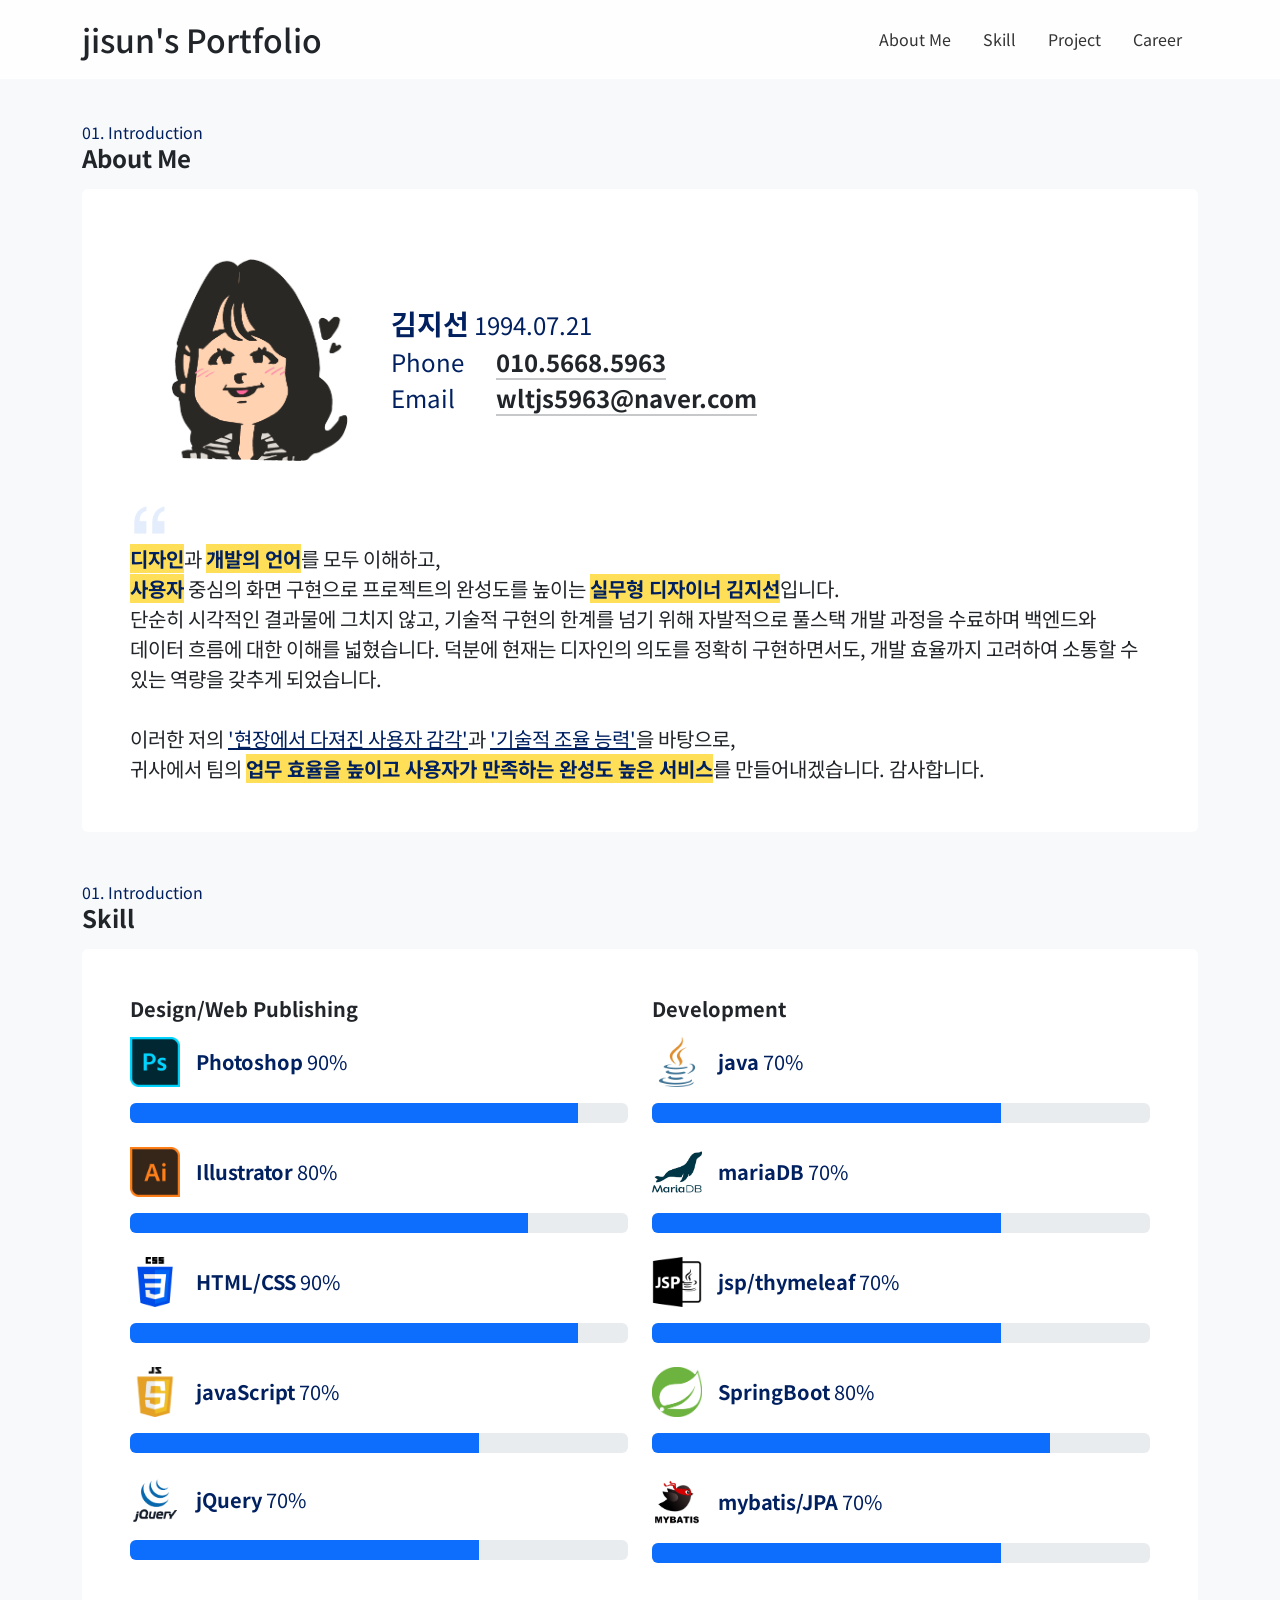
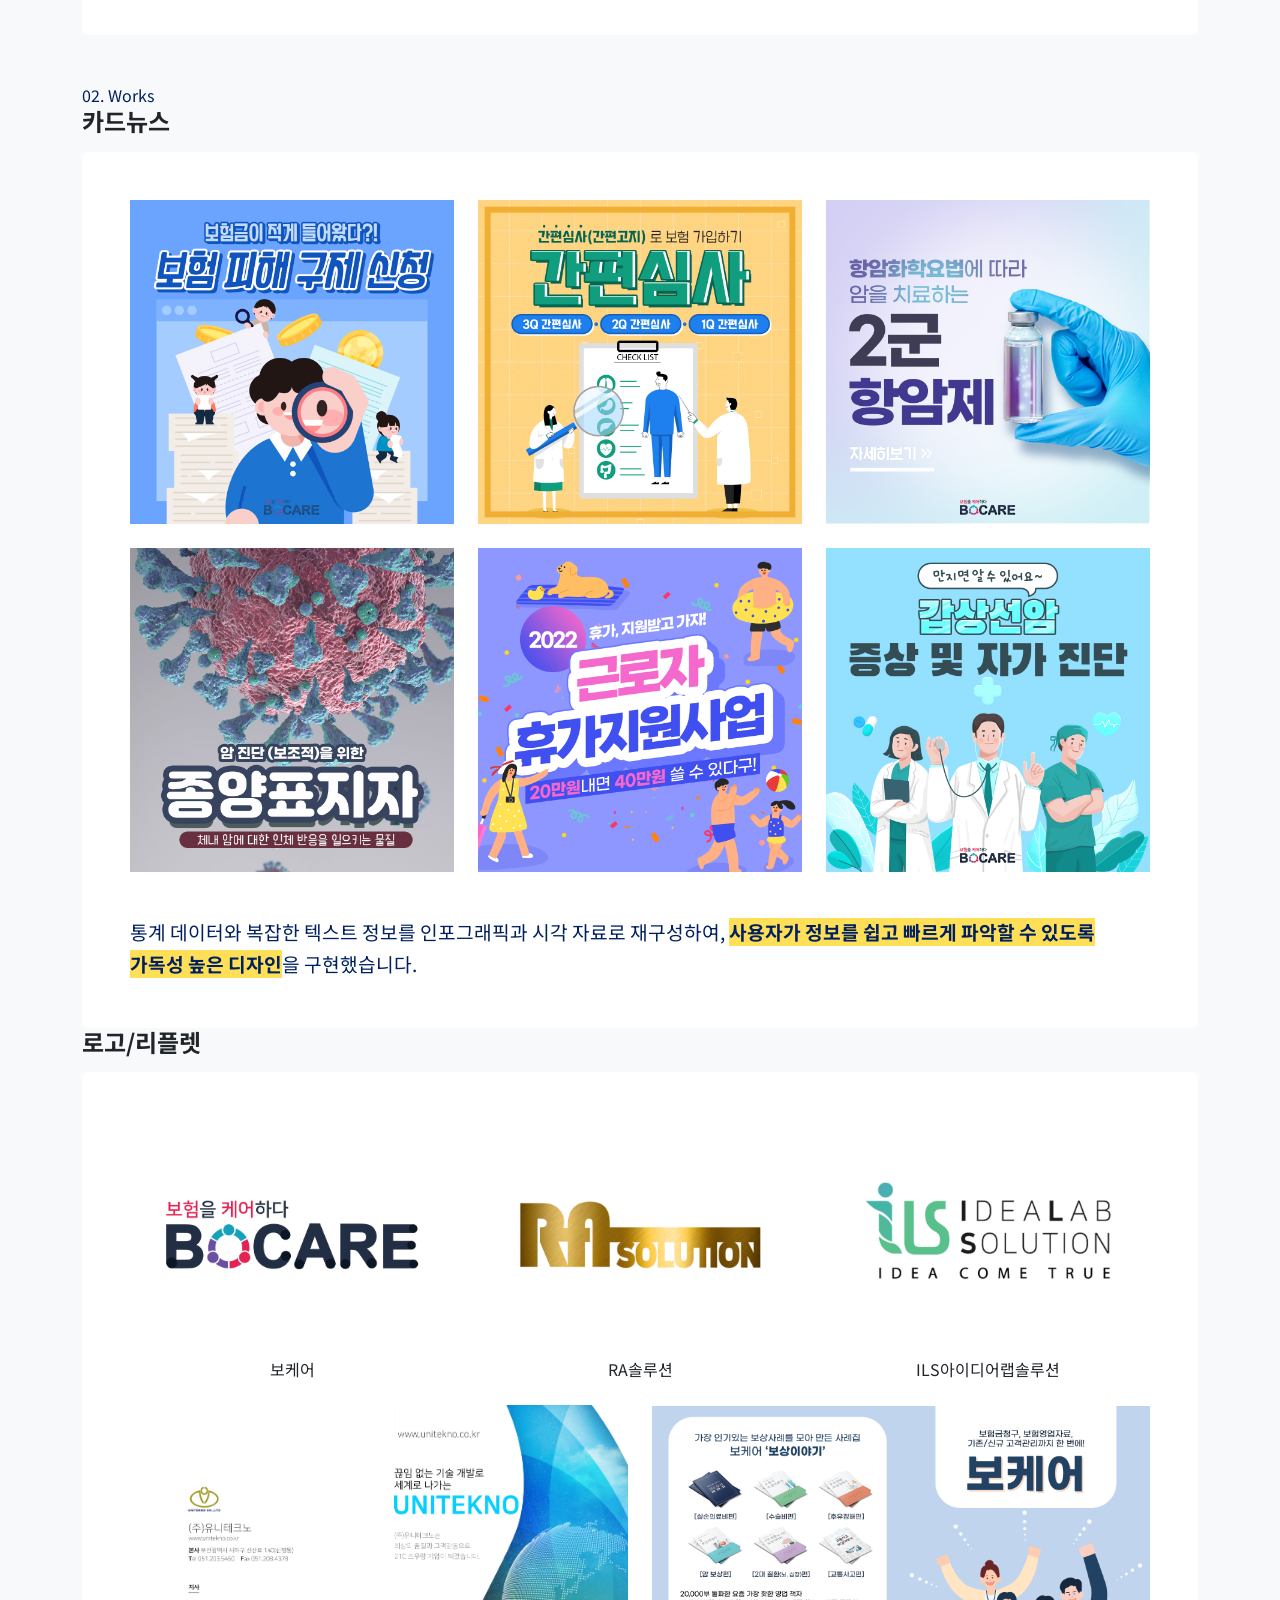
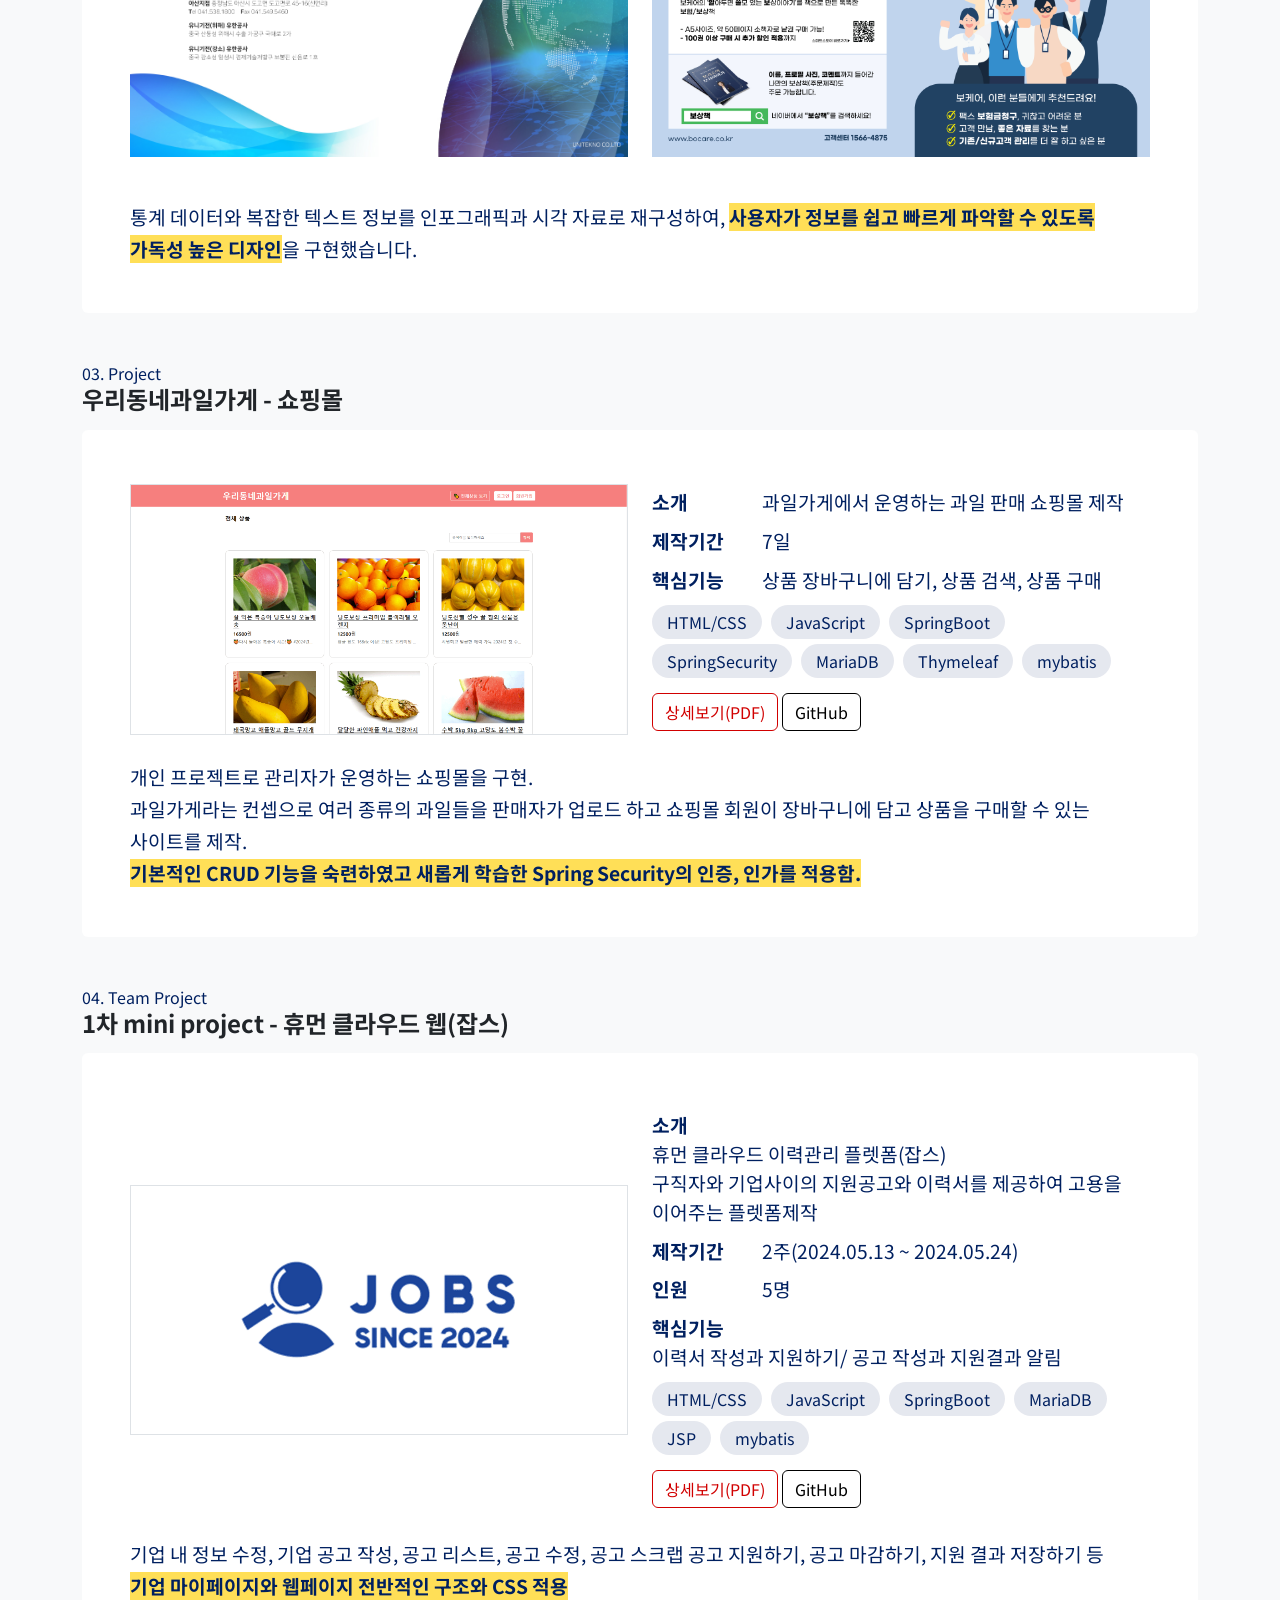
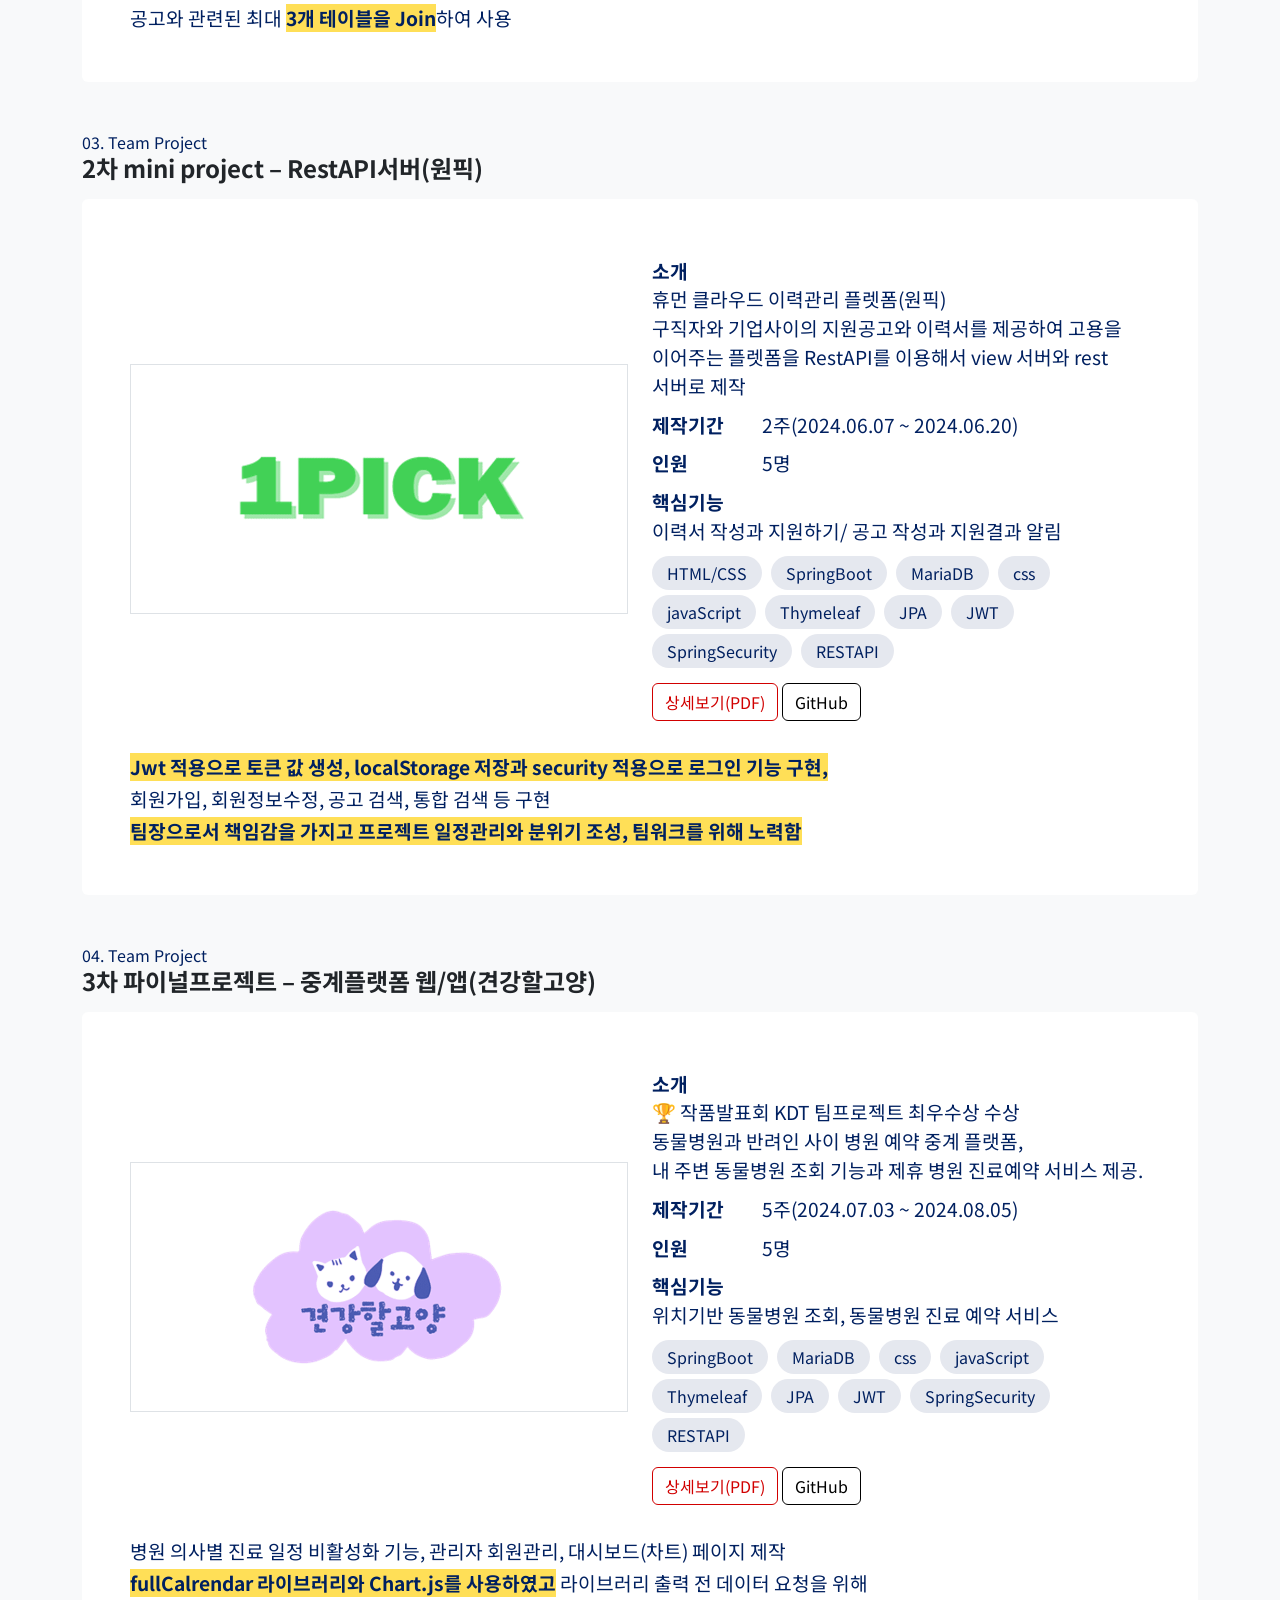
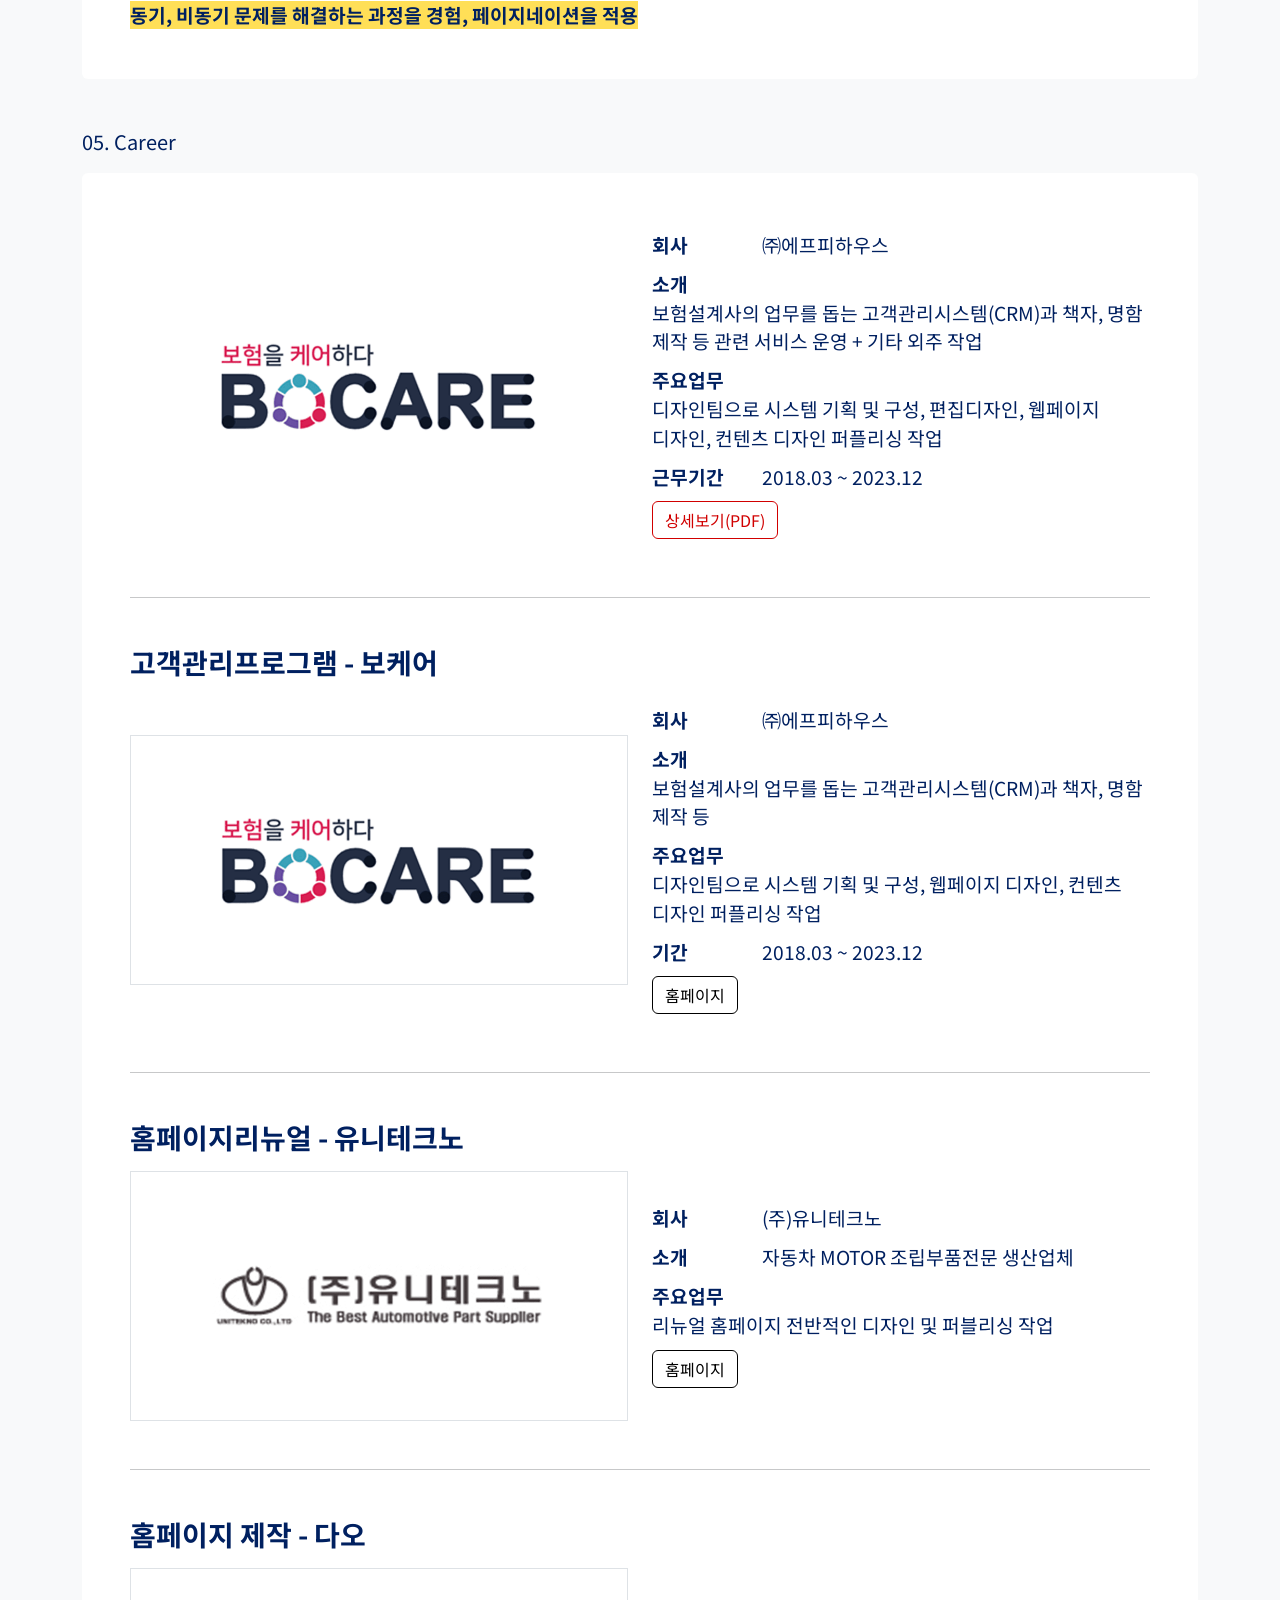
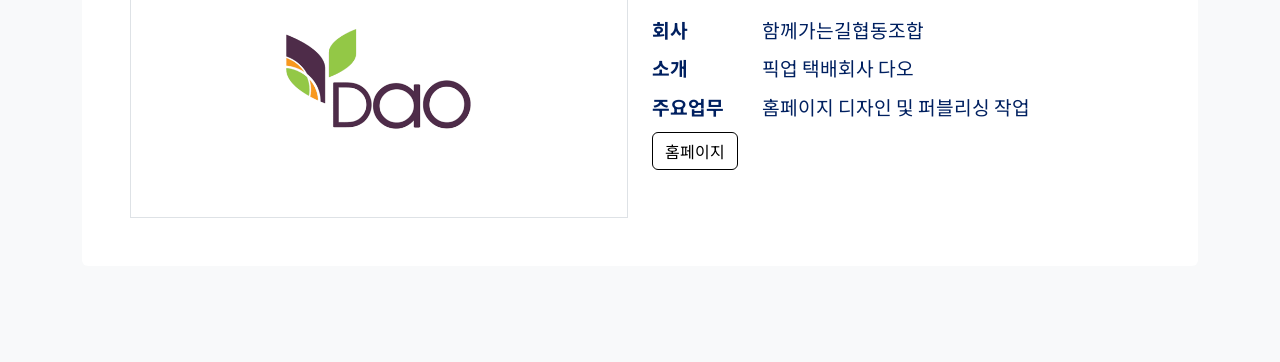
==== portfolio/main.html @ c1eb5cc7 "리플렛 로고 추가" ====
<!DOCTYPE html>
<html>

<head>
	<meta charset="UTF-8">
	<title>김지선 포트폴리오</title>
	<meta name="viewport" content="width=device-width, initial-scale=1">
	<meta property="og:title" content="김지선 포트폴리오">
	<meta property="og:url" content="https://kimjisun5963.github.io/portfolio/main.html">
	<meta property="og:image" content="/portfolio/images/metaimg.png">
	<link rel="icon" href="images/favicon.ico">
	<link href="/portfolio/css/style.css" rel="stylesheet">
	<link href="https://cdn.jsdelivr.net/npm/bootstrap@5.3.3/dist/css/bootstrap.min.css" rel="stylesheet"
		integrity="sha384-QWTKZyjpPEjISv5WaRU9OFeRpok6YctnYmDr5pNlyT2bRjXh0JMhjY6hW+ALEwIH" crossorigin="anonymous">
</head>
<script>
	document.addEventListener('DOMContentLoaded', function () {

		document.querySelectorAll('.menu-list a').forEach(anchor => {
			anchor.addEventListener('click', function (e) {
				e.preventDefault();
				document.querySelector(this.getAttribute('href')).scrollIntoView({
					behavior: 'smooth'
				});
			});
		});
	});
</script>

<body>
	<div class="site-body bg-light">
		<header class="top-header">
			<div class="container d-lg-flex text-center text-lg-start align-items-center">
				<h1 class="fs-2 mb-3 mb-lg-0">jisun's Portfolio</h1>
				<ul class="menu-list mb-0 px-0 justify-content-center ms-lg-auto">
					<li class="mx-3"><a href="#introduction_section">About Me</a></li>
					<li class="mx-3"><a href="#skill-section">Skill</a></li>
					<li class="mx-3"><a href="#project01-section">Project</a></li>
					<li class="mx-3"><a href="#experience-section">Career</a></li>
				</ul>
			</div>
		</header>
		<section class="introduction" id="introduction_section">
			<div class="container">
				<div class="fs-6 color-main">
					01. Introduction
				</div>
				<h4 class="fw-bold mb-3">About Me</h4>
				<div class="bg-white p-3 p-md-5 rounded">
					<div class="row align-items-center">
						<div class="profile col-lg-3">
							<div class="profile-img-box">
								<img src="/portfolio/images/profile.png" alt="사진">
							</div>
						</div>
						<div class="color-main col-lg-8 fs-4">
							<span class="fs-4 d-block"><strong class="fs-3">김지선</strong> 1994.07.21</span>
							<span class="text-etc">Phone</span> <strong><a
									class="link-dark link-offset-2 link-underline-opacity-25 link-underline-opacity-100-hover"
									href="tel:01056685963">010.5668.5963</a></strong><br />
							<span class="text-etc">Email</span> <strong><a
									class="link-dark link-offset-2 link-underline-opacity-25 link-underline-opacity-100-hover"
									href="mailto:wltjs5963@naver.com">wltjs5963@naver.com</a></strong>
						</div>
						<div class="profile-comment fs-5 col-lg-12 word-break-keep-all mt-3">
							<img src="/portfolio/images/etc.png" alt="꾸밈">
							<span class="point-line color-main">디자인</span>과 <span class="point-line color-main">개발의
								언어</span>를 모두 이해하고,<br />
							<span class="point-line color-main">사용자</span> 중심의 화면 구현으로 프로젝트의 완성도를 높이는
							<span class="point-line color-main">실무형 디자이너 김지선</span>입니다.<br />
							단순히 시각적인 결과물에 그치지 않고, 기술적 구현의 한계를 넘기 위해 자발적으로
							풀스택 개발 과정을 수료하며 백엔드와 데이터 흐름에 대한 이해를 넓혔습니다.
							덕분에 현재는 디자인의 의도를 정확히 구현하면서도,
							개발 효율까지 고려하여 소통할 수 있는 역량을 갖추게 되었습니다.<br /><br />
							이러한 저의 <span class="color-main text-decoration-underline">'현장에서 다져진 사용자 감각'</span>과
							<span class="color-main text-decoration-underline">'기술적 조율 능력'</span>을 바탕으로,<br />
							귀사에서 팀의 <span class="point-line color-main">업무 효율을 높이고 사용자가 만족하는 완성도 높은 서비스</span>를
							만들어내겠습니다. 감사합니다.<br />
						</div>
					</div>
				</div>
			</div>
		</section>
		<section class="skill-section mt-5" id="skill-section">
			<div class="container">
				<div class="sub color-main">
					01. Introduction
				</div>
				<h4 class="fw-bold mb-3">Skill</h4>
				<div class="bg-white p-3 p-md-5 rounded">
					<div class="row">
						<div class="col-lg-6">
							<h5 class="fw-bold mb-3">Design/Web Publishing</h5>
							<div class="skill mb-4">
								<div class="d-flex align-items-center mb-3">
									<img class="me-3" src="/portfolio/images/photoshop.png" alt="css">
									<div class="color-main fs-5"><strong>Photoshop</strong> 90%</div>
								</div>
								<div class="progress" role="progressbar" aria-label="Example 20px high"
									aria-valuenow="25" aria-valuemin="0" aria-valuemax="100" style="height: 20px">
									<div class="progress-bar" style="width: 90%"></div>
								</div>
							</div>
							<div class="skill mb-4">
								<div class="d-flex align-items-center mb-3">
									<img class="me-3" src="/portfolio/images/illustrator.png" alt="css">
									<div class="color-main fs-5"><strong>Illustrator</strong> 80%</div>
								</div>
								<div class="progress" role="progressbar" aria-label="Example 20px high"
									aria-valuenow="25" aria-valuemin="0" aria-valuemax="100" style="height: 20px">
									<div class="progress-bar" style="width: 80%"></div>
								</div>
							</div>
							<div class="skill mb-4">
								<div class="d-flex align-items-center mb-3">
									<img class="me-3" src="/portfolio/images/css.png" alt="css">
									<div class="color-main fs-5"><strong>HTML/CSS</strong> 90%</div>
								</div>
								<div class="progress" role="progressbar" aria-label="Example 20px high"
									aria-valuenow="25" aria-valuemin="0" aria-valuemax="100" style="height: 20px">
									<div class="progress-bar" style="width: 90%"></div>
								</div>
							</div>

							<div class="skill mb-4">
								<div class="d-flex align-items-center mb-3">
									<img class="me-3" src="/portfolio/images/js.png" alt="js">
									<div class="color-main fs-5"><strong>javaScript</strong> 70%</div>
								</div>
								<div class="progress" role="progressbar" aria-label="Example 20px high"
									aria-valuenow="25" aria-valuemin="0" aria-valuemax="100" style="height: 20px">
									<div class="progress-bar" style="width: 70%"></div>
								</div>
							</div>
							<div class="skill mb-4">
								<div class="d-flex align-items-center mb-3">
									<img class="me-3" src="/portfolio/images/jquery.png" alt="js">
									<div class="color-main fs-5"><strong>jQuery</strong> 70%</div>
								</div>
								<div class="progress" role="progressbar" aria-label="Example 20px high"
									aria-valuenow="25" aria-valuemin="0" aria-valuemax="100" style="height: 20px">
									<div class="progress-bar" style="width: 70%"></div>
								</div>
							</div>
						</div>
						<div class="col-lg-6">
							<h5 class="fw-bold mb-3">Development</h5>
							<div class="skill mb-4">
								<div class="d-flex align-items-center mb-3">
									<img class="me-3" src="/images/java.png" alt="java">
									<div class="color-main fs-5"><strong>java</strong> 70%</div>
								</div>
								<div class="progress" role="progressbar" aria-label="Example 20px high"
									aria-valuenow="25" aria-valuemin="0" aria-valuemax="100" style="height: 20px">
									<div class="progress-bar" style="width: 70%"></div>
								</div>
							</div>

							<div class="skill mb-4">
								<div class="d-flex align-items-center mb-3">
									<img class="me-3" src="/images/mariadb.png" alt="mariadb">
									<div class="color-main fs-5"><strong>mariaDB</strong> 70%</div>
								</div>
								<div class="progress" role="progressbar" aria-label="Example 20px high"
									aria-valuenow="25" aria-valuemin="0" aria-valuemax="100" style="height: 20px">
									<div class="progress-bar" style="width: 70%"></div>
								</div>
							</div>
							<div class="skill mb-4">
								<div class="d-flex align-items-center mb-3">
									<img class="me-3" src="/portfolio/images/jsp.png" alt="jsp">
									<div class="color-main fs-5"><strong>jsp/thymeleaf</strong> 70%</div>
								</div>
								<div class="progress" role="progressbar" aria-label="Example 20px high"
									aria-valuenow="25" aria-valuemin="0" aria-valuemax="100" style="height: 20px">
									<div class="progress-bar" style="width: 70%"></div>
								</div>
							</div>

							<div class="skill mb-4">
								<div class="d-flex align-items-center mb-3">
									<img class="me-3" src="/portfolio/images/spring.png" alt="spring">
									<div class="color-main fs-5"><strong>SpringBoot</strong> 80%</div>
								</div>
								<div class="progress" role="progressbar" aria-label="Example 20px high"
									aria-valuenow="25" aria-valuemin="0" aria-valuemax="100" style="height: 20px">
									<div class="progress-bar" style="width: 80%"></div>
								</div>
							</div>

							<div class="skill mb-4">
								<div class="d-flex align-items-center mb-3">
									<img class="me-3" src="/portfolio/images/mybatis.png" alt="mybatis/JPA">
									<div class="color-main fs-5"><strong>mybatis/JPA</strong> 70%</div>
								</div>
								<div class="progress" role="progressbar" aria-label="Example 20px high"
									aria-valuenow="25" aria-valuemin="0" aria-valuemax="100" style="height: 20px">
									<div class="progress-bar" style="width: 70%"></div>
								</div>
							</div>


						</div>
					</div>
				</div>
			</div>
		</section>
		<section class="work-section mt-5" id="work-section">
			<div class="container">
				<div class="sub color-main">
					02. Works
				</div>
				<h4 class="fw-bold mb-3">카드뉴스</h4>
				<div class="bg-white p-3 p-md-5 rounded">
					<div class="row align-items-center">
						<div class="col-6 col-lg-4 mb-4">
							<a href="#" data-bs-toggle="modal" data-bs-target="#cardnews01_modal">
								<img src="/portfolio/images/works/cardnews01/01.jpg" class="d-block w-100" alt="카드뉴스1">
							</a>
							<!-- Modal -->
							<div class="modal fade" id="cardnews01_modal" tabindex="-1"
								aria-labelledby="cardnews01_modalLabel" aria-hidden="true">
								<div class="modal-dialog">
									<div class="modal-content">
										<div class="modal-header">
											<h1 class="modal-title fs-5" id="cardnews01_modalLabel">카드뉴스1</h1>
											<button type="button" class="btn-close" data-bs-dismiss="modal"
												aria-label="Close"></button>
										</div>
										<div class="modal-body">
											<div id="cardnews01_Autoplaying" class="carousel slide border"
												data-bs-ride="carousel">
												<div class="carousel-inner">
													<div class="carousel-item active">
														<img src="/portfolio/images/works/cardnews01/01.jpg"
															class="d-block w-100" alt="카드뉴스1">
													</div>
													<div class="carousel-item">
														<img src="/portfolio/images/works/cardnews01/02.jpg"
															class="d-block w-100" alt="카드뉴스2">
													</div>
													<div class="carousel-item">
														<img src="/portfolio/images/works/cardnews01/03.jpg"
															class="d-block w-100" alt="카드뉴스3">
													</div>
													<div class="carousel-item">
														<img src="/portfolio/images/works/cardnews01/04.jpg"
															class="d-block w-100" alt="카드뉴스4">
													</div>
													<div class="carousel-item">
														<img src="/portfolio/images/works/cardnews01/05.jpg"
															class="d-block w-100" alt="카드뉴스5">
													</div>
												</div>
												<button class="carousel-control-prev" type="button"
													data-bs-target="#cardnews01_Autoplaying" data-bs-slide="prev">
													<span class="carousel-control-prev-icon" aria-hidden="true"></span>
													<span class="visually-hidden">Previous</span>
												</button>
												<button class="carousel-control-next" type="button"
													data-bs-target="#cardnews01_Autoplaying" data-bs-slide="next">
													<span class="carousel-control-next-icon" aria-hidden="true"></span>
													<span class="visually-hidden">Next</span>
												</button>
											</div>
										</div>
										<div class="modal-footer">
											<button type="button" class="btn btn-secondary"
												data-bs-dismiss="modal">닫기</button>
										</div>
									</div>
								</div>
							</div>

						</div>
						<div class="col-6 col-lg-4 mb-4">
							<a href="#" data-bs-toggle="modal" data-bs-target="#cardnews02_modal">
								<img src="/portfolio/images/works/cardnews02/01.jpg" class="d-block w-100" alt="카드뉴스2">
							</a>
							<!-- Modal -->
							<div class="modal fade" id="cardnews02_modal" tabindex="-1"
								aria-labelledby="cardnews02_modalLabel" aria-hidden="true">
								<div class="modal-dialog">
									<div class="modal-content">
										<div class="modal-header">
											<h1 class="modal-title fs-5" id="cardnews02_modalLabel">카드뉴스2</h1>
											<button type="button" class="btn-close" data-bs-dismiss="modal"
												aria-label="Close"></button>
										</div>
										<div class="modal-body">
											<div id="cardnews02_Autoplaying" class="carousel slide border"
												data-bs-ride="carousel">
												<div class="carousel-inner">
													<div class="carousel-item active">
														<img src="/portfolio/images/works/cardnews02/01.jpg"
															class="d-block w-100" alt="카드뉴스2">
													</div>
													<div class="carousel-item">
														<img src="/portfolio/images/works/cardnews02/02.jpg"
															class="d-block w-100" alt="카드뉴스2">
													</div>
													<div class="carousel-item">
														<img src="/portfolio/images/works/cardnews02/03.jpg"
															class="d-block w-100" alt="카드뉴스3">
													</div>
													<div class="carousel-item">
														<img src="/portfolio/images/works/cardnews02/04.jpg"
															class="d-block w-100" alt="카드뉴스4">
													</div>
													<div class="carousel-item">
														<img src="/portfolio/images/works/cardnews02/05.jpg"
															class="d-block w-100" alt="카드뉴스5">
													</div>
												</div>
												<button class="carousel-control-prev" type="button"
													data-bs-target="#cardnews02_Autoplaying" data-bs-slide="prev">
													<span class="carousel-control-prev-icon" aria-hidden="true"></span>
													<span class="visually-hidden">Previous</span>
												</button>
												<button class="carousel-control-next" type="button"
													data-bs-target="#cardnews02_Autoplaying" data-bs-slide="next">
													<span class="carousel-control-next-icon" aria-hidden="true"></span>
													<span class="visually-hidden">Next</span>
												</button>
											</div>
										</div>
										<div class="modal-footer">
											<button type="button" class="btn btn-secondary"
												data-bs-dismiss="modal">닫기</button>
										</div>
									</div>
								</div>
							</div>

						</div>
						<div class="col-6 col-lg-4 mb-4">
							<a href="#" data-bs-toggle="modal" data-bs-target="#cardnews03_modal">
								<img src="/portfolio/images/works/cardnews03/01.jpg" class="d-block w-100" alt="카드뉴스3">
							</a>
							<!-- Modal -->
							<div class="modal fade" id="cardnews03_modal" tabindex="-1"
								aria-labelledby="cardnews03_modalLabel" aria-hidden="true">
								<div class="modal-dialog">
									<div class="modal-content">
										<div class="modal-header">
											<h1 class="modal-title fs-5" id="cardnews03_modalLabel">카드뉴스3</h1>
											<button type="button" class="btn-close" data-bs-dismiss="modal"
												aria-label="Close"></button>
										</div>
										<div class="modal-body">
											<div id="cardnews03_Autoplaying" class="carousel slide border"
												data-bs-ride="carousel">
												<div class="carousel-inner">
													<div class="carousel-item active">
														<img src="/portfolio/images/works/cardnews03/01.jpg"
															class="d-block w-100" alt="카드뉴스3">
													</div>
													<div class="carousel-item">
														<img src="/portfolio/images/works/cardnews03/02.jpg"
															class="d-block w-100" alt="카드뉴스3">
													</div>
													<div class="carousel-item">
														<img src="/portfolio/images/works/cardnews03/03.jpg"
															class="d-block w-100" alt="카드뉴스3">
													</div>
													<div class="carousel-item">
														<img src="/portfolio/images/works/cardnews03/04.jpg"
															class="d-block w-100" alt="카드뉴스4">
													</div>
													<div class="carousel-item">
														<img src="/portfolio/images/works/cardnews03/05.jpg"
															class="d-block w-100" alt="카드뉴스5">
													</div>
												</div>
												<button class="carousel-control-prev" type="button"
													data-bs-target="#cardnews03_Autoplaying" data-bs-slide="prev">
													<span class="carousel-control-prev-icon" aria-hidden="true"></span>
													<span class="visually-hidden">Previous</span>
												</button>
												<button class="carousel-control-next" type="button"
													data-bs-target="#cardnews03_Autoplaying" data-bs-slide="next">
													<span class="carousel-control-next-icon" aria-hidden="true"></span>
													<span class="visually-hidden">Next</span>
												</button>
											</div>
										</div>
										<div class="modal-footer">
											<button type="button" class="btn btn-secondary"
												data-bs-dismiss="modal">닫기</button>
										</div>
									</div>
								</div>
							</div>

						</div>
						<div class="col-6 col-lg-4 mb-4">
							<a href="#" data-bs-toggle="modal" data-bs-target="#cardnews04_modal">
								<img src="/portfolio/images/works/cardnews04/01.jpg" class="d-block w-100" alt="카드뉴스4">
							</a>
							<!-- Modal -->
							<div class="modal fade" id="cardnews04_modal" tabindex="-1"
								aria-labelledby="cardnews04_modalLabel" aria-hidden="true">
								<div class="modal-dialog">
									<div class="modal-content">
										<div class="modal-header">
											<h1 class="modal-title fs-5" id="cardnews04_modalLabel">카드뉴스4</h1>
											<button type="button" class="btn-close" data-bs-dismiss="modal"
												aria-label="Close"></button>
										</div>
										<div class="modal-body">
											<div id="cardnews04_Autoplaying" class="carousel slide border"
												data-bs-ride="carousel">
												<div class="carousel-inner">
													<div class="carousel-item active">
														<img src="/portfolio/images/works/cardnews04/01.jpg"
															class="d-block w-100" alt="카드뉴스4">
													</div>
													<div class="carousel-item">
														<img src="/portfolio/images/works/cardnews04/02.jpg"
															class="d-block w-100" alt="카드뉴스4">
													</div>
													<div class="carousel-item">
														<img src="/portfolio/images/works/cardnews04/03.jpg"
															class="d-block w-100" alt="카드뉴스4">
													</div>
													<div class="carousel-item">
														<img src="/portfolio/images/works/cardnews04/04.jpg"
															class="d-block w-100" alt="카드뉴스4">
													</div>
													<div class="carousel-item">
														<img src="/portfolio/images/works/cardnews04/05.jpg"
															class="d-block w-100" alt="카드뉴스4">
													</div>
												</div>
												<button class="carousel-control-prev" type="button"
													data-bs-target="#cardnews04_Autoplaying" data-bs-slide="prev">
													<span class="carousel-control-prev-icon" aria-hidden="true"></span>
													<span class="visually-hidden">Previous</span>
												</button>
												<button class="carousel-control-next" type="button"
													data-bs-target="#cardnews04_Autoplaying" data-bs-slide="next">
													<span class="carousel-control-next-icon" aria-hidden="true"></span>
													<span class="visually-hidden">Next</span>
												</button>
											</div>
										</div>
										<div class="modal-footer">
											<button type="button" class="btn btn-secondary"
												data-bs-dismiss="modal">닫기</button>
										</div>
									</div>
								</div>
							</div>

						</div>
						<div class="col-6 col-lg-4 mb-4">
							<a href="#" data-bs-toggle="modal" data-bs-target="#cardnews06_modal">
								<img src="/portfolio/images/works/cardnews06/01.jpg" class="d-block w-100" alt="카드뉴스6">
							</a>
							<!-- Modal -->
							<div class="modal fade" id="cardnews06_modal" tabindex="-1"
								aria-labelledby="cardnews06_modalLabel" aria-hidden="true">
								<div class="modal-dialog">
									<div class="modal-content">
										<div class="modal-header">
											<h1 class="modal-title fs-5" id="cardnews06_modalLabel">카드뉴스6</h1>
											<button type="button" class="btn-close" data-bs-dismiss="modal"
												aria-label="Close"></button>
										</div>
										<div class="modal-body">
											<div id="cardnews06_Autoplaying" class="carousel slide border"
												data-bs-ride="carousel">
												<div class="carousel-inner">
													<div class="carousel-item active">
														<img src="/portfolio/images/works/cardnews06/01.jpg"
															class="d-block w-100" alt="카드뉴스6">
													</div>
													<div class="carousel-item">
														<img src="/portfolio/images/works/cardnews06/02.jpg"
															class="d-block w-100" alt="카드뉴스6">
													</div>
													<div class="carousel-item">
														<img src="/portfolio/images/works/cardnews06/03.jpg"
															class="d-block w-100" alt="카드뉴스6">
													</div>
													<div class="carousel-item">
														<img src="/portfolio/images/works/cardnews06/04.jpg"
															class="d-block w-100" alt="카드뉴스6">
													</div>
													<div class="carousel-item">
														<img src="/portfolio/images/works/cardnews06/05.jpg"
															class="d-block w-100" alt="카드뉴스6">
													</div>
												</div>
												<button class="carousel-control-prev" type="button"
													data-bs-target="#cardnews06_Autoplaying" data-bs-slide="prev">
													<span class="carousel-control-prev-icon" aria-hidden="true"></span>
													<span class="visually-hidden">Previous</span>
												</button>
												<button class="carousel-control-next" type="button"
													data-bs-target="#cardnews06_Autoplaying" data-bs-slide="next">
													<span class="carousel-control-next-icon" aria-hidden="true"></span>
													<span class="visually-hidden">Next</span>
												</button>
											</div>
										</div>
										<div class="modal-footer">
											<button type="button" class="btn btn-secondary"
												data-bs-dismiss="modal">닫기</button>
										</div>
									</div>
								</div>
							</div>
						</div>
						<div class="col-6 col-lg-4 mb-4">
							<a href="#" data-bs-toggle="modal" data-bs-target="#cardnews05_modal">
								<img src="/portfolio/images/works/cardnews05/01.jpg" class="d-block w-100" alt="카드뉴스5">
							</a>
							<!-- Modal -->
							<div class="modal fade" id="cardnews05_modal" tabindex="-1"
								aria-labelledby="cardnews05_modalLabel" aria-hidden="true">
								<div class="modal-dialog">
									<div class="modal-content">
										<div class="modal-header">
											<h1 class="modal-title fs-5" id="cardnews05_modalLabel">카드뉴스5</h1>
											<button type="button" class="btn-close" data-bs-dismiss="modal"
												aria-label="Close"></button>
										</div>
										<div class="modal-body">
											<div id="cardnews05_Autoplaying" class="carousel slide border"
												data-bs-ride="carousel">
												<div class="carousel-inner">
													<div class="carousel-item active">
														<img src="/portfolio/images/works/cardnews05/01.jpg"
															class="d-block w-100" alt="카드뉴스5">
													</div>
													<div class="carousel-item">
														<img src="/portfolio/images/works/cardnews05/02.jpg"
															class="d-block w-100" alt="카드뉴스5">
													</div>
													<div class="carousel-item">
														<img src="/portfolio/images/works/cardnews05/03.jpg"
															class="d-block w-100" alt="카드뉴스5">
													</div>
													<div class="carousel-item">
														<img src="/portfolio/images/works/cardnews05/04.jpg"
															class="d-block w-100" alt="카드뉴스5">
													</div>
													<div class="carousel-item">
														<img src="/portfolio/images/works/cardnews05/05.jpg"
															class="d-block w-100" alt="카드뉴스5">
													</div>
												</div>
												<button class="carousel-control-prev" type="button"
													data-bs-target="#cardnews05_Autoplaying" data-bs-slide="prev">
													<span class="carousel-control-prev-icon" aria-hidden="true"></span>
													<span class="visually-hidden">Previous</span>
												</button>
												<button class="carousel-control-next" type="button"
													data-bs-target="#cardnews05_Autoplaying" data-bs-slide="next">
													<span class="carousel-control-next-icon" aria-hidden="true"></span>
													<span class="visually-hidden">Next</span>
												</button>
											</div>
										</div>
										<div class="modal-footer">
											<button type="button" class="btn btn-secondary"
												data-bs-dismiss="modal">닫기</button>
										</div>
									</div>
								</div>
							</div>

						</div>
					</div>
					<div class="last-text">
						<div class="line">
							<div class="text">
								통계 데이터와 복잡한 텍스트 정보를 인포그래픽과 시각 자료로 재구성하여,
								<span class="point-line color-main">사용자가 정보를 쉽고 빠르게 파악할 수 있도록 가독성 높은 디자인</span>을
								구현했습니다.
							</div>
						</div>
					</div>
				</div>
				<h4 class="fw-bold mb-3">로고/리플렛</h4>
				<div class="bg-white p-3 p-md-5 rounded">
					<div class="row align-items-center">
						<div class="col-lg-4 mb-4">
							<img src="/portfolio/images/works/logo/01.jpg" class="d-block w-100" alt="로고1">
							<div class="text-center mt-2">보케어</div>
						</div>
						<div class="col-lg-4 mb-4">
							<img src="/portfolio/images/works/logo/02.jpg" class="d-block w-100" alt="로고2">
							<div class="text-center mt-2">RA솔루션</div>
						</div>
						<div class="col-lg-4 mb-4">
							<img src="/portfolio/images/works/logo/03.jpg" class="d-block w-100" alt="로고3">
							<div class="text-center mt-2">ILS아이디어랩솔루션</div>
						</div>
						<div class="col-lg-6 mb-4">
							<a href="#" data-bs-toggle="modal" data-bs-target="#leaflet01_modal">
								<img src="/portfolio/images/works/leaflet01/01.jpg" class="d-block w-100" alt="리플렛1">
							</a>
							<!-- Modal -->
							<div class="modal fade" id="leaflet01_modal" tabindex="-1"
								aria-labelledby="leaflet01_modalLabel" aria-hidden="true">
								<div class="modal-dialog">
									<div class="modal-content">
										<div class="modal-header">
											<h1 class="modal-title fs-5" id="leaflet01_modalLabel">리플렛1</h1>
											<button type="button" class="btn-close" data-bs-dismiss="modal"
												aria-label="Close"></button>
										</div>
										<div class="modal-body">
											<div id="leaflet01_Autoplaying" class="carousel slide border"
												data-bs-ride="carousel">
												<div class="carousel-inner">
													<div class="carousel-item active">
														<img src="/portfolio/images/works/leaflet01/01.jpg"
															class="d-block w-100" alt="리플렛1">
													</div>
													<div class="carousel-item">
														<img src="/portfolio/images/works/leaflet01/02.jpg"
															class="d-block w-100" alt="리플렛2">
													</div>
													<div class="carousel-item">
														<img src="/portfolio/images/works/leaflet01/03.jpg"
															class="d-block w-100" alt="리플렛3">
													</div>
													<div class="carousel-item">
														<img src="/portfolio/images/works/leaflet01/04.jpg"
															class="d-block w-100" alt="리플렛4">
													</div>
													<div class="carousel-item">
														<img src="/portfolio/images/works/leaflet01/05.jpg"
															class="d-block w-100" alt="리플렛5">
													</div>
													<div class="carousel-item">
														<img src="/portfolio/images/works/leaflet01/06.jpg"
															class="d-block w-100" alt="리플렛6">
													</div>
													<div class="carousel-item">
														<img src="/portfolio/images/works/leaflet01/07.jpg"
															class="d-block w-100" alt="리플렛7">
													</div>
												</div>
												<button class="carousel-control-prev" type="button"
													data-bs-target="#leaflet01_Autoplaying" data-bs-slide="prev">
													<span class="carousel-control-prev-icon" aria-hidden="true"></span>
													<span class="visually-hidden">Previous</span>
												</button>
												<button class="carousel-control-next" type="button"
													data-bs-target="#leaflet01_Autoplaying" data-bs-slide="next">
													<span class="carousel-control-next-icon" aria-hidden="true"></span>
													<span class="visually-hidden">Next</span>
												</button>
											</div>
										</div>
										<div class="modal-footer">
											<button type="button" class="btn btn-secondary"
												data-bs-dismiss="modal">닫기</button>
										</div>
									</div>
								</div>
							</div>

						</div>
						<div class="col-lg-6 mb-4">
							<a href="#" data-bs-toggle="modal" data-bs-target="#leaflet02_modal">
								<img src="/portfolio/images/works/leaflet02/01.jpg" class="d-block w-100" alt="리플렛2">
							</a>
							<!-- Modal -->
							<div class="modal fade" id="leaflet02_modal" tabindex="-1"
								aria-labelledby="leaflet02_modalLabel" aria-hidden="true">
								<div class="modal-dialog">
									<div class="modal-content">
										<div class="modal-header">
											<h1 class="modal-title fs-5" id="leaflet02_modalLabel">리플렛2</h1>
											<button type="button" class="btn-close" data-bs-dismiss="modal"
												aria-label="Close"></button>
										</div>
										<div class="modal-body">
											<div id="leaflet02_Autoplaying" class="carousel slide border"
												data-bs-ride="carousel">
												<div class="carousel-inner">
													<div class="carousel-item active">
														<img src="/portfolio/images/works/leaflet02/01.jpg"
															class="d-block w-100" alt="리플렛2">
													</div>
													<div class="carousel-item">
														<img src="/portfolio/images/works/leaflet02/02.jpg"
															class="d-block w-100" alt="리플렛2">
													</div>
													<div class="carousel-item">
														<img src="/portfolio/images/works/leaflet02/03.jpg"
															class="d-block w-100" alt="리플렛3">
													</div>
													<div class="carousel-item">
														<img src="/portfolio/images/works/leaflet02/04.jpg"
															class="d-block w-100" alt="리플렛4">
													</div>
													<div class="carousel-item">
														<img src="/portfolio/images/works/leaflet02/05.jpg"
															class="d-block w-100" alt="리플렛5">
													</div>
													<div class="carousel-item">
														<img src="/portfolio/images/works/leaflet02/06.jpg"
															class="d-block w-100" alt="리플렛6">
													</div>
													<div class="carousel-item">
														<img src="/portfolio/images/works/leaflet02/07.jpg"
															class="d-block w-100" alt="리플렛7">
													</div>
												</div>
												<button class="carousel-control-prev" type="button"
													data-bs-target="#leaflet02_Autoplaying" data-bs-slide="prev">
													<span class="carousel-control-prev-icon" aria-hidden="true"></span>
													<span class="visually-hidden">Previous</span>
												</button>
												<button class="carousel-control-next" type="button"
													data-bs-target="#leaflet02_Autoplaying" data-bs-slide="next">
													<span class="carousel-control-next-icon" aria-hidden="true"></span>
													<span class="visually-hidden">Next</span>
												</button>
											</div>
										</div>
										<div class="modal-footer">
											<button type="button" class="btn btn-secondary"
												data-bs-dismiss="modal">닫기</button>
										</div>
									</div>
								</div>
							</div>

						</div>
					</div>
					<div class="last-text">
						<div class="line">
							<div class="text">
								통계 데이터와 복잡한 텍스트 정보를 인포그래픽과 시각 자료로 재구성하여,
								<span class="point-line color-main">사용자가 정보를 쉽고 빠르게 파악할 수 있도록 가독성 높은 디자인</span>을
								구현했습니다.
							</div>
						</div>
					</div>
				</div>
			</div>
		</section>
		<section class="project01-section mt-5" id="project01-section">
			<div class="container">
				<div class="sub color-main">
					03. Project
				</div>
				<h4 class="fw-bold mb-3">우리동네과일가게 - 쇼핑몰</h4>
				<div class="bg-white p-3 p-md-5 rounded">
					<div class="row align-items-center">
						<div class="col-lg-6">
							<div id="carouselExampleAutoplaying1" class="carousel slide border" data-bs-ride="carousel">
								<div class="carousel-inner">
									<div class="carousel-item active">
										<img src="/portfolio/images/slide/0-1.png" class="d-block w-100"
											alt="우리동네과일가게1">
									</div>
									<div class="carousel-item">
										<img src="/portfolio/images/slide/0-2.png" class="d-block w-100"
											alt="우리동네과일가게2">
									</div>
									<div class="carousel-item">
										<img src="/portfolio/images/slide/0-3.png" class="d-block w-100"
											alt="우리동네과일가게3">
									</div>
									<div class="carousel-item">
										<img src="/portfolio/images/slide/0-4.png" class="d-block w-100"
											alt="우리동네과일가게4">
									</div>
									<div class="carousel-item">
										<img src="/portfolio/images/slide/0-5.png" class="d-block w-100"
											alt="우리동네과일가게5">
									</div>
								</div>
								<button class="carousel-control-prev" type="button"
									data-bs-target="#carouselExampleAutoplaying1" data-bs-slide="prev">
									<span class="carousel-control-prev-icon" aria-hidden="true"></span>
									<span class="visually-hidden">Previous</span>
								</button>
								<button class="carousel-control-next" type="button"
									data-bs-target="#carouselExampleAutoplaying1" data-bs-slide="next">
									<span class="carousel-control-next-icon" aria-hidden="true"></span>
									<span class="visually-hidden">Next</span>
								</button>
							</div>
						</div>
						<div class="content-box col-lg-6">
							<div class="line">
								<div class="item">소개</div>
								<div class="text">
									과일가게에서 운영하는 과일 판매 쇼핑몰 제작
								</div>
							</div>
							<div class="line">
								<div class="item">제작기간</div>
								<div class="text">
									7일
								</div>
							</div>
							<div class="line">
								<div class="item">핵심기능</div>
								<div class="text">
									상품 장바구니에 담기, 상품 검색, 상품 구매
								</div>
							</div>
							<div class="line">
								<span class="tag">HTML/CSS</span>
								<span class="tag">JavaScript</span>
								<span class="tag">SpringBoot</span>
								<span class="tag">SpringSecurity</span>
								<span class="tag">MariaDB</span>
								<span class="tag">Thymeleaf</span>
								<span class="tag">mybatis</span>
							</div>
							<div class="line">
								<a href="https://drive.google.com/file/d/1NbhQwhtut15a9kj9D0wKoDrqvkrarnSx/view?usp=sharing"
									target="_blank" class="btn btn-pdf">상세보기(PDF)</a>
								<a href="https://github.com/kimjisun5963/shoppingMall" target="_blank"
									class="btn btn-github">GitHub</a>
							</div>
						</div>
					</div>
					<div class="last-text">
						<div class="line">
							<div class="text">
								개인 프로젝트로 관리자가 운영하는 쇼핑몰을 구현.<br />
								과일가게라는 컨셉으로 여러 종류의 과일들을 판매자가 업로드 하고 쇼핑몰 회원이 장바구니에 담고 상품을
								구매할 수 있는 사이트를 제작. <br />
								<span class="point-line color-main">기본적인 CRUD 기능을 숙련하였고 새롭게 학습한 Spring Security의 인증, 인가를
									적용함.</span>

							</div>
						</div>
					</div>
				</div>
			</div>
		</section>
		<section class="project02-section mt-5">
			<div class="container">
				<div class="sub color-main">
					04. Team Project
				</div>
				<h4 class="fw-bold mb-3">1차 mini project - 휴먼 클라우드 웹(잡스)</h4>
				<div class="bg-white p-3 p-md-5 rounded">
					<div class="row align-items-center">
						<div class="col-lg-6">
							<div id="carouselExampleAutoplaying2" class="carousel slide border" data-bs-ride="carousel">
								<div class="carousel-inner">
									<div class="carousel-item active">
										<img src="/portfolio/images/slide/1-0.png" class="d-block w-100" alt="잡스1">
									</div>
									<div class="carousel-item">
										<img src="/portfolio/images/slide/1-2.png" class="d-block w-100" alt="잡스2">
									</div>
									<div class="carousel-item">
										<img src="/portfolio/images/slide/1-3.png" class="d-block w-100" alt="잡스3">
									</div>
									<div class="carousel-item">
										<img src="/portfolio/images/slide/1-4.png" class="d-block w-100" alt="잡스4">
									</div>
								</div>
								<button class="carousel-control-prev" type="button"
									data-bs-target="#carouselExampleAutoplaying2" data-bs-slide="prev">
									<span class="carousel-control-prev-icon" aria-hidden="true"></span>
									<span class="visually-hidden">Previous</span>
								</button>
								<button class="carousel-control-next" type="button"
									data-bs-target="#carouselExampleAutoplaying2" data-bs-slide="next">
									<span class="carousel-control-next-icon" aria-hidden="true"></span>
									<span class="visually-hidden">Next</span>
								</button>
							</div>
						</div>
						<div class="content-box col-lg-6">
							<div class="line">
								<div class="item">소개</div>
								<div class="text">
									휴먼 클라우드 이력관리 플렛폼(잡스)<br />
									구직자와 기업사이의 지원공고와 이력서를 제공하여 고용을 이어주는 플렛폼제작

								</div>
							</div>
							<div class="line">
								<div class="item">제작기간</div>
								<div class="text">
									2주(2024.05.13 ~ 2024.05.24)
								</div>
							</div>
							<div class="line">
								<div class="item">인원</div>
								<div class="text">
									5명
								</div>
							</div>
							<div class="line">
								<div class="item">핵심기능</div>
								<div class="text">
									이력서 작성과 지원하기/ 공고 작성과 지원결과 알림
								</div>
							</div>
							<div class="line">
								<span class="tag">HTML/CSS</span>
								<span class="tag">JavaScript</span>
								<span class="tag">SpringBoot</span>
								<span class="tag">MariaDB</span>
								<span class="tag">JSP</span>
								<span class="tag">mybatis</span>
							</div>
							<div class="line">
								<a href="https://drive.google.com/file/d/1m5_Wf7euJl7YcOVK_bX60b66kW8CTUpl/view?usp=sharing"
									target="_blank" class="btn btn-pdf">상세보기(PDF)</a>
								<a href="https://github.com/kimjisun5963/ws_mini_jobs" target="_blank"
									class="btn btn-github">GitHub</a>
							</div>
						</div>
					</div>
					<div class="last-text">
						<div class="line">
							<div class="text">
								기업 내 정보 수정, 기업 공고 작성, 공고 리스트, 공고 수정, 공고 스크랩 공고 지원하기, 공고 마감하기, 지원 결과
								저장하기 등 <br /><span class="point-line color-main">기업 마이페이지와 웹페이지 전반적인 구조와 CSS
									적용</span><br />
								공고와 관련된 최대 <span class="point-line color-main">3개 테이블을 Join</span>하여 사용
							</div>
						</div>
					</div>
				</div>
			</div>
		</section>
		<section class="project03-section mt-5">
			<div class="container">
				<div class="sub color-main">
					03. Team Project
				</div>
				<h4 class="fw-bold mb-3">2차 mini project – RestAPI서버(원픽)</h4>
				<div class="bg-white p-3 p-md-5 rounded">
					<div class="d-flex align-items-center">
						<div class="row align-items-center">
							<div class="col-lg-6">
								<div id="carouselExampleAutoplaying3" class="carousel slide border"
									data-bs-ride="carousel">
									<div class="carousel-inner">
										<div class="carousel-item active">
											<img src="/portfolio/images/slide/2-0.png" class="d-block w-100" alt="원픽1">
										</div>
										<div class="carousel-item">
											<img src="/portfolio/images/slide/2-1.png" class="d-block w-100" alt="원픽2">
										</div>
										<div class="carousel-item">
											<img src="/portfolio/images/slide/2-2.png" class="d-block w-100" alt="원픽3">
										</div>
										<div class="carousel-item">
											<img src="/portfolio/images/slide/2-3.png" class="d-block w-100" alt="원픽4">
										</div>
										<div class="carousel-item">
											<img src="/portfolio/images/slide/2-4.png" class="d-block w-100" alt="원픽5">
										</div>
									</div>
									<button class="carousel-control-prev" type="button"
										data-bs-target="#carouselExampleAutoplaying3" data-bs-slide="prev">
										<span class="carousel-control-prev-icon" aria-hidden="true"></span>
										<span class="visually-hidden">Previous</span>
									</button>
									<button class="carousel-control-next" type="button"
										data-bs-target="#carouselExampleAutoplaying3" data-bs-slide="next">
										<span class="carousel-control-next-icon" aria-hidden="true"></span>
										<span class="visually-hidden">Next</span>
									</button>
								</div>
							</div>
							<div class="content-box col-lg-6">
								<div class="line">
									<div class="item">소개</div>
									<div class="text">
										휴먼 클라우드 이력관리 플렛폼(원픽)<br />
										구직자와 기업사이의 지원공고와 이력서를 제공하여 고용을 이어주는
										플렛폼을 RestAPI를 이용해서 view 서버와 rest 서버로 제작

									</div>
								</div>
								<div class="line">
									<div class="item">제작기간</div>
									<div class="text">
										2주(2024.06.07 ~ 2024.06.20)
									</div>
								</div>
								<div class="line">
									<div class="item">인원</div>
									<div class="text">
										5명
									</div>
								</div>
								<div class="line">
									<div class="item">핵심기능</div>
									<div class="text">
										이력서 작성과 지원하기/ 공고 작성과 지원결과 알림
									</div>
								</div>
								<div class="line">
									<span class="tag">HTML/CSS</span>
									<span class="tag">SpringBoot</span>
									<span class="tag">MariaDB</span>
									<span class="tag">css</span>
									<span class="tag">javaScript</span>
									<span class="tag">Thymeleaf</span>
									<span class="tag">JPA</span>
									<span class="tag">JWT</span>
									<span class="tag">SpringSecurity</span>
									<span class="tag">RESTAPI</span>
								</div>
								<div class="line">
									<a href="https://drive.google.com/file/d/1Akx_9ZywNQ69rWRv4Zbit8aM6mLDatQD/view?usp=sharing"
										target="_blank" class="btn btn-pdf">상세보기(PDF)</a>
									<a href="https://github.com/kimjisun5963/mini2" target="_blank"
										class="btn btn-github">GitHub</a>
								</div>
							</div>

						</div>
					</div>
					<div class="last-text">
						<div class="line">
							<div class="text">
								<span class="point-line color-main">Jwt 적용으로 토큰 값 생성, localStorage 저장과 security 적용으로 로그인
									기능 구현,</span><br />
								회원가입, 회원정보수정, 공고 검색, 통합 검색 등 구현<br />
								<span class="point-line color-main">팀장으로서 책임감을 가지고 프로젝트 일정관리와 분위기 조성, 팀워크를 위해 노력함</span>
							</div>
						</div>
					</div>
				</div>
			</div>
		</section>
		<section class="project04-section mt-5">
			<div class="container">
				<div class="sub color-main">
					04. Team Project
				</div>
				<h4 class="fw-bold mb-3">3차 파이널프로젝트 – 중계플랫폼 웹/앱(견강할고양)</h4>
				<div class="bg-white p-3 p-md-5 rounded mb-5">
					<div class="row align-items-center">
						<div class="col-lg-6">
							<div id="carouselExampleAutoplaying4" class="carousel slide border" data-bs-ride="carousel">
								<div class="carousel-inner">
									<div class="carousel-item active">
										<img src="/portfolio/images/slide/3-0.png" class="d-block w-100" alt="견강할고양1">
									</div>
									<div class="carousel-item">
										<img src="/portfolio/images/slide/3-1.png" class="d-block w-100" alt="견강할고양2">
									</div>
									<div class="carousel-item">
										<img src="/portfolio/images/slide/3-2.png" class="d-block w-100" alt="견강할고양3">
									</div>
									<div class="carousel-item">
										<img src="/portfolio/images/slide/3-3.png" class="d-block w-100" alt="견강할고양4">
									</div>
									<div class="carousel-item">
										<img src="/portfolio/images/slide/3-4.png" class="d-block w-100" alt="견강할고양5">
									</div>
									<div class="carousel-item">
										<img src="/portfolio/images/slide/3-5.png" class="d-block w-100" alt="견강할고양6">
									</div>
									<div class="carousel-item">
										<img src="/portfolio/images/slide/3-6.png" class="d-block w-100" alt="견강할고양7">
									</div>
								</div>
								<button class="carousel-control-prev" type="button"
									data-bs-target="#carouselExampleAutoplaying4" data-bs-slide="prev">
									<span class="carousel-control-prev-icon" aria-hidden="true"></span>
									<span class="visually-hidden">Previous</span>
								</button>
								<button class="carousel-control-next" type="button"
									data-bs-target="#carouselExampleAutoplaying4" data-bs-slide="next">
									<span class="carousel-control-next-icon" aria-hidden="true"></span>
									<span class="visually-hidden">Next</span>
								</button>
							</div>
						</div>

						<div class="content-box col-lg-6">
							<div class="line">
								<div class="item">소개</div>
								<div class="text">
									🏆 작품발표회 KDT 팀프로젝트 최우수상 수상<br />
									동물병원과 반려인 사이 병원 예약 중계 플랫폼,<br />
									내 주변 동물병원 조회 기능과 제휴 병원 진료예약 서비스 제공.
								</div>
							</div>
							<div class="line">
								<div class="item">제작기간</div>
								<div class="text">
									5주(2024.07.03 ~ 2024.08.05)
								</div>
							</div>
							<div class="line">
								<div class="item">인원</div>
								<div class="text">
									5명
								</div>
							</div>
							<div class="line">
								<div class="item">핵심기능</div>
								<div class="text">
									위치기반 동물병원 조회, 동물병원 진료 예약 서비스
								</div>
							</div>
							<div class="line">
								<span class="tag">SpringBoot</span>
								<span class="tag">MariaDB</span>
								<span class="tag">css</span>
								<span class="tag">javaScript</span>
								<span class="tag">Thymeleaf</span>
								<span class="tag">JPA</span>
								<span class="tag">JWT</span>
								<span class="tag">SpringSecurity</span>
								<span class="tag">RESTAPI</span>
							</div>
							<div class="line">
								<a href="https://drive.google.com/file/d/1KvCtl5SKhY5vYS1g2CWQ5r1DrTJaPc9F/view?usp=sharing"
									target="_blank" class="btn btn-pdf">상세보기(PDF)</a>
								<a href="https://github.com/kimjisun5963/Animal_Hospital_Reservation" target="_blank"
									class="btn btn-github">GitHub</a>
							</div>
						</div>
					</div>
					<div class="last-text">
						<div class="line">
							<div class="text">
								병원 의사별 진료 일정 비활성화 기능, 관리자 회원관리, 대시보드(차트) 페이지 제작<br />
								<span class="point-line color-main">fullCalrendar 라이브러리와 Chart.js를 사용하였고</span> 라이브러리 출력
								전 데이터 요청을 위해<br />
								<span class="point-line color-main">동기, 비동기 문제를 해결하는 과정을 경험, 페이지네이션을 적용</span>

							</div>
						</div>
					</div>
				</div>
			</div>
		</section>
		<section class="experience-section" id="experience-section">
			<div class="container pb-5">
				<div class="sub color-main fs-5 mb-3">
					05. Career
				</div>

				<div class="bg-white p-3 p-md-5 rounded mb-5">
					<div class="row align-items-center">
						<div class="col-lg-6">

							<img class="w-100" src="/portfolio/images/slide/4-0.png" alt="로고">

						</div>
						<div class="content-box col-lg-6">
							<div class="line">
								<div class="item">회사</div>
								<div class="text">
									㈜에프피하우스
								</div>
							</div>
							<div class="line">
								<div class="item">소개</div>
								<div class="text">
									보험설계사의 업무를 돕는 고객관리시스템(CRM)과 책자, 명함 제작 등 관련 서비스 운영 + 기타 외주 작업
								</div>
							</div>
							<div class="line">
								<div class="item">주요업무</div>
								<div class="text">
									디자인팀으로 시스템 기획 및 구성, 편집디자인, 웹페이지 디자인, 컨텐츠 디자인 퍼플리싱 작업
								</div>
							</div>
							<div class="line">
								<div class="item">근무기간</div>
								<div class="text">
									2018.03 ~ 2023.12
								</div>
							</div>
							<div class="line">
								<a href="https://drive.google.com/file/d/1c_NGjI8KLIhg-3sjx99hQpyOdVMKV2Vk/view?usp=sharing"
									target="_blank" class="btn btn-pdf">상세보기(PDF)</a>
							</div>
						</div>
					</div>
					<hr class="my-5" />
					<h4 class="section-title color-main fs-3 fw-bold mb-3">고객관리프로그램 - 보케어</h4>
					<div class="row align-items-center">
						<dic class="col-lg-6">
							<div id="carouselExampleAutoplaying5" class="carousel slide border" data-bs-ride="carousel">
								<div class="carousel-inner">
									<div class="carousel-item active">
										<img src="/portfolio/images/slide/4-0.png" class="d-block w-100" alt="샘플이미지1">
									</div>
									<div class="carousel-item">
										<img src="/portfolio/images/slide/4-1.png" class="d-block w-100" alt="샘플이미지2">
									</div>
									<div class="carousel-item">
										<img src="/portfolio/images/slide/4-2.png" class="d-block w-100" alt="샘플이미지3">
									</div>
									<div class="carousel-item">
										<img src="/portfolio/images/slide/4-3.png" class="d-block w-100" alt="샘플이미지4">
									</div>
									<div class="carousel-item">
										<img src="/portfolio/images/slide/4-4.png" class="d-block w-100" alt="샘플이미지5">
									</div>
								</div>
								<button class="carousel-control-prev" type="button"
									data-bs-target="#carouselExampleAutoplaying5" data-bs-slide="prev">
									<span class="carousel-control-prev-icon" aria-hidden="true"></span>
									<span class="visually-hidden">Previous</span>
								</button>
								<button class="carousel-control-next" type="button"
									data-bs-target="#carouselExampleAutoplaying5" data-bs-slide="next">
									<span class="carousel-control-next-icon" aria-hidden="true"></span>
									<span class="visually-hidden">Next</span>
								</button>
							</div>
						</dic>

						<div class="content-box col-lg-6">
							<div class="line">
								<div class="item">회사</div>
								<div class="text">
									㈜에프피하우스
								</div>
							</div>
							<div class="line">
								<div class="item">소개</div>
								<div class="text">
									보험설계사의 업무를 돕는 고객관리시스템(CRM)과 책자, 명함 제작 등
								</div>
							</div>
							<div class="line">
								<div class="item">주요업무</div>
								<div class="text">
									디자인팀으로 시스템 기획 및 구성, 웹페이지 디자인, 컨텐츠 디자인 퍼플리싱 작업
								</div>
							</div>
							<div class="line">
								<div class="item">기간</div>
								<div class="text">
									2018.03 ~ 2023.12
								</div>
							</div>
							<div class="line">
								<a href="https://www.bocare.co.kr" target="_blank" class="btn btn-github">홈페이지</a>
							</div>
						</div>
					</div>
					<hr class="my-5" />
					<h4 class="section-title color-main fs-3 fw-bold mb-3">홈페이지리뉴얼 - 유니테크노</h4>
					<div class="row align-items-center">
						<div class="col-lg-6">
							<div id="carouselExampleAutoplaying6" class="carousel slide border" data-bs-ride="carousel">
								<div class="carousel-inner">
									<div class="carousel-item active">
										<img src="/portfolio/images/slide/6-0.png" class="d-block w-100" alt="샘플이미지1">
									</div>
									<div class="carousel-item">
										<img src="/portfolio/images/slide/6-2.png" class="d-block w-100" alt="샘플이미지2">
									</div>
									<div class="carousel-item">
										<img src="/portfolio/images/slide/6-3.png" class="d-block w-100" alt="샘플이미지3">
									</div>
								</div>
								<button class="carousel-control-prev" type="button"
									data-bs-target="#carouselExampleAutoplaying6" data-bs-slide="prev">
									<span class="carousel-control-prev-icon" aria-hidden="true"></span>
									<span class="visually-hidden">Previous</span>
								</button>
								<button class="carousel-control-next" type="button"
									data-bs-target="#carouselExampleAutoplaying6" data-bs-slide="next">
									<span class="carousel-control-next-icon" aria-hidden="true"></span>
									<span class="visually-hidden">Next</span>
								</button>
							</div>
						</div>
						<div class="content-box col-lg-6">
							<div class="line">
								<div class="item">회사</div>
								<div class="text">
									(주)유니테크노
								</div>
							</div>
							<div class="line">
								<div class="item">소개</div>
								<div class="text">
									자동차 MOTOR 조립부품전문 생산업체
								</div>
							</div>
							<div class="line">
								<div class="item">주요업무</div>
								<div class="text">
									리뉴얼 홈페이지 전반적인 디자인 및 퍼블리싱 작업
								</div>
							</div>

							<div class="line">
								<a href="https://www.unitekno.co.kr" target="_blank" class="btn btn-github">홈페이지</a>
							</div>
						</div>
					</div>
					<hr class="my-5" />
					<h4 class="section-title color-main fs-3 fw-bold mb-3">홈페이지 제작 - 다오</h4>
					<div class="row align-items-center">
						<div class="col-lg-6">
							<div id="carouselExampleAutoplaying7" class="carousel slide border" data-bs-ride="carousel">
								<div class="carousel-inner">
									<div class="carousel-item active">
										<img src="/portfolio/images/slide/5-0.png" class="d-block w-100" alt="샘플이미지1">
									</div>
									<div class="carousel-item">
										<img src="/portfolio/images/slide/5-1.png" class="d-block w-100" alt="샘플이미지2">
									</div>
									<div class="carousel-item">
										<img src="/portfolio/images/slide/5-2.png" class="d-block w-100" alt="샘플이미지3">
									</div>
									<div class="carousel-item">
										<img src="/portfolio/images/slide/5-3.png" class="d-block w-100" alt="샘플이미지4">
									</div>
									<div class="carousel-item">
										<img src="/portfolio/images/slide/5-4.png" class="d-block w-100" alt="샘플이미지5">
									</div>
								</div>
								<button class="carousel-control-prev" type="button"
									data-bs-target="#carouselExampleAutoplaying7" data-bs-slide="prev">
									<span class="carousel-control-prev-icon" aria-hidden="true"></span>
									<span class="visually-hidden">Previous</span>
								</button>
								<button class="carousel-control-next" type="button"
									data-bs-target="#carouselExampleAutoplaying7" data-bs-slide="next">
									<span class="carousel-control-next-icon" aria-hidden="true"></span>
									<span class="visually-hidden">Next</span>
								</button>
							</div>
						</div>

						<div class="content-box col-lg-6">
							<div class="line">
								<div class="item">회사</div>
								<div class="text">
									함께가는길협동조합
								</div>
							</div>
							<div class="line">
								<div class="item">소개</div>
								<div class="text">
									픽업 택배회사 다오
								</div>
							</div>
							<div class="line">
								<div class="item">주요업무</div>
								<div class="text">
									홈페이지 디자인 및 퍼블리싱 작업
								</div>
							</div>

							<div class="line">
								<a href="https://da-o.co.kr/index.aspx" target="_blank" class="btn btn-github">홈페이지</a>
							</div>
						</div>
					</div>
				</div>
			</div>
		</section>

	</div>
	<script>
		// 섹션에 나타나는 애니메이션 추가
		const sections = document.querySelectorAll(".site-body section");
		const observerOptions = {
			root: null,
			rootMargin: "0px",
			threshold: 0.1
		};

		const observer = new IntersectionObserver((entries, observer) => {
			entries.forEach(entry => {
				if (entry.isIntersecting) {
					entry.target.classList.add("visible");
					observer.unobserve(entry.target);
				}
			});
		}, observerOptions);

		sections.forEach(section => {
			section.classList.add("fade-in");
			observer.observe(section);
		});

		function preparing() {
			alert("준비중입니다:)");
		}

		const myModal = document.getElementById('myModal')
		const myInput = document.getElementById('myInput')

		myModal.addEventListener('shown.bs.modal', () => {
			myInput.focus()
		})
	</script>
	<script src="https://cdn.jsdelivr.net/npm/bootstrap@5.3.3/dist/js/bootstrap.bundle.min.js"
		integrity="sha384-YvpcrYf0tY3lHB60NNkmXc5s9fDVZLESaAA55NDzOxhy9GkcIdslK1eN7N6jIeHz"
		crossorigin="anonymous"></script>
</body>

</html>
---- portfolio/css/style.css ----
@charset "UTF-8";
@import url('https://fonts.googleapis.com/css2?family=Noto+Sans+KR:wght@100..900&display=swap');

@keyframes fadein {
    from { opacity: 0; }
    to { opacity: 1; }
}

@keyframes fadeout {
    from { opacity: 1; }
    to { opacity: 0; }
}


.fade-in {
    opacity: 0;
    transition: opacity 1s ease-in;
}

.fade-in.visible {
    opacity: 1;
}

* {
    margin: 0;
    padding: 0;
    box-sizing: border-box;
}

body {
    color: #222;
    font-family: "Noto Sans KR", sans-serif !important;
}

html, body {
    scroll-behavior: smooth; /* 스크롤 부드럽게 이동하는 CSS 속성 */
  }

a {
    color: #222;
    text-decoration: none;
}


img {
    display: block;
    width: 100%;
    height: auto;
}

.intro {
    width: 100vw;
    height: 100vh;
    background-color: #f9f9f9;
    position: relative;
    z-index: 99999;
}

.color-main {
    color: #002060 !important;
}


.top-header {
    width: 100%;
    padding: 20px;
    border-bottom: 1px solid #fff;
    position: fixed;
    top: 0;
    left: 0;
    z-index: 99;
    background-color: rgba(255, 255, 255, 0.8);
    transition: background-color 0.3s;
}

.menu-list {
    display: flex;
    list-style: none;
}

.menu-list li a{
    color: #333;
    text-decoration: none;
}
.menu-list li:hover a{
    background-color: #ffdf57;
    color: #002060;
    font-weight: bold;
}
.point-line {
    background-color: #ffdf57;
    font-weight: bold;
}
.w-100{
	width:100%;
}

.btn-pdf{
	border:1px solid #d10000 !important;
	color:#d10000 !important;
}
.btn-pdf:hover{
	background-color:#d10000 !important;
	color:#fff !important;
}

.btn-github{
	border:1px solid #000 !important;
	color:#000 !important;
}

.btn-github:hover{
	background-color:#000 !important;
	color:#fff !important;
}
/*01. Introduction*/


.introduction {
    padding-top: 120px !important;
}

.profile {
    display: flex;
    align-items: center;
}

.profile .profile-img-box {
    min-width: 150px;
    border-radius: 10px;
    overflow: hidden;
}

.text-etc {
    display: inline-block;
    width: 100px;
}

.profile-comment img {
    width: 40px;
    margin: 10px 0;
}

.word-break-keep-all{
    word-break: keep-all;
}

.skill img {
    width: 50px;
}


.content-box{
	 width:50%;	 
	 padding-left:30px;
	 color:#002060;
	 font-size:1.2rem;
}

.content-box .line{
	margin:10px 0;
}
.content-box .line::after {
    display: table;
    content: '';
    clear: both;
}

.content-box .line .item{
	width:110px;
	padding-right:10px;
	font-weight:bold;
	float:left;
}
.content-box .line .text{
	float:left;
    word-break: keep-all;
}	

.last-text{
	width:100%;
    word-break: keep-all;
}

.last-text .line{
	margin-top:20px;
}

.last-text .line .text{
	color:#002060;
	font-size:1.2rem;
	line-height:2rem;
}	
.line .tag{
	font-size:1rem;
	display:inline-block;
	padding:5px 15px;
	border-radius:50px;
	background-color:rgba(0,32,96,0.1);
	color:#002060;
	margin-right:5px;
	margin-bottom:5px;
}

.logo-box{
	width:50%;
}
.modal{
    z-index:9999;
}
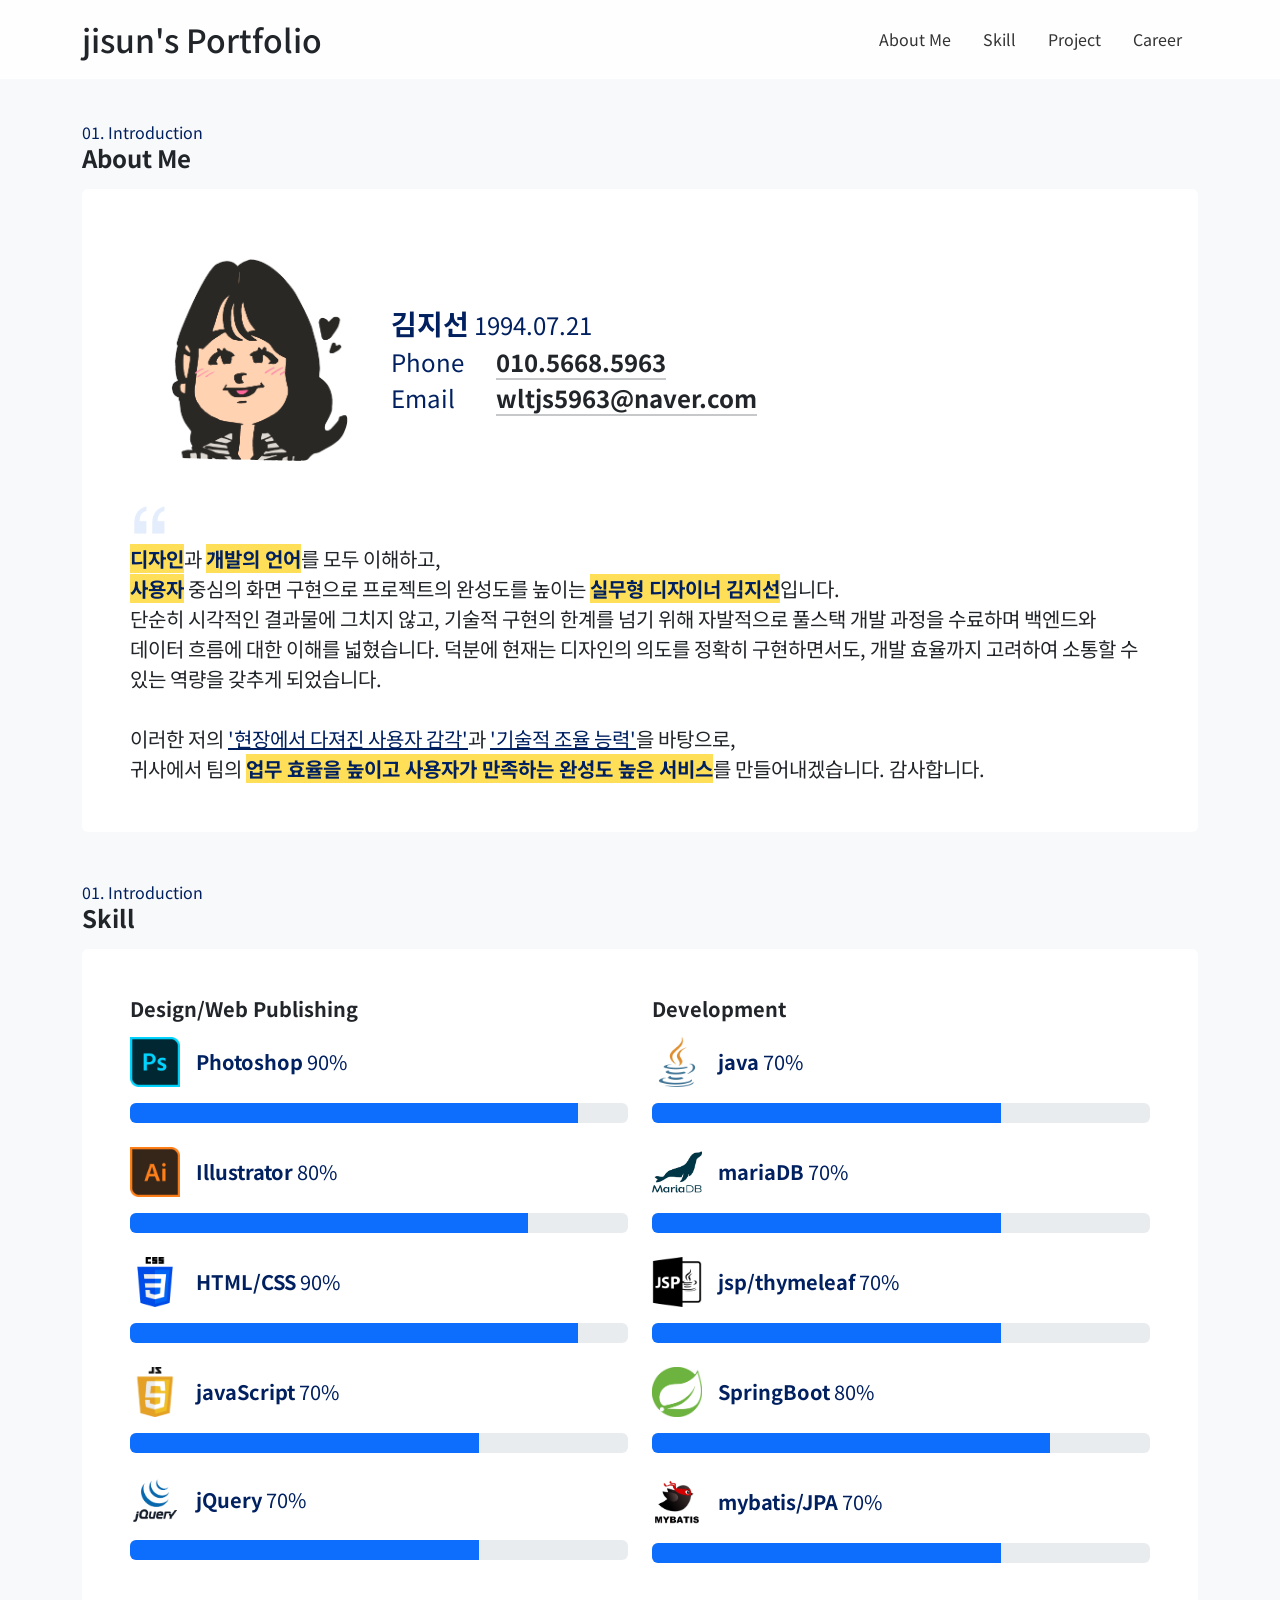
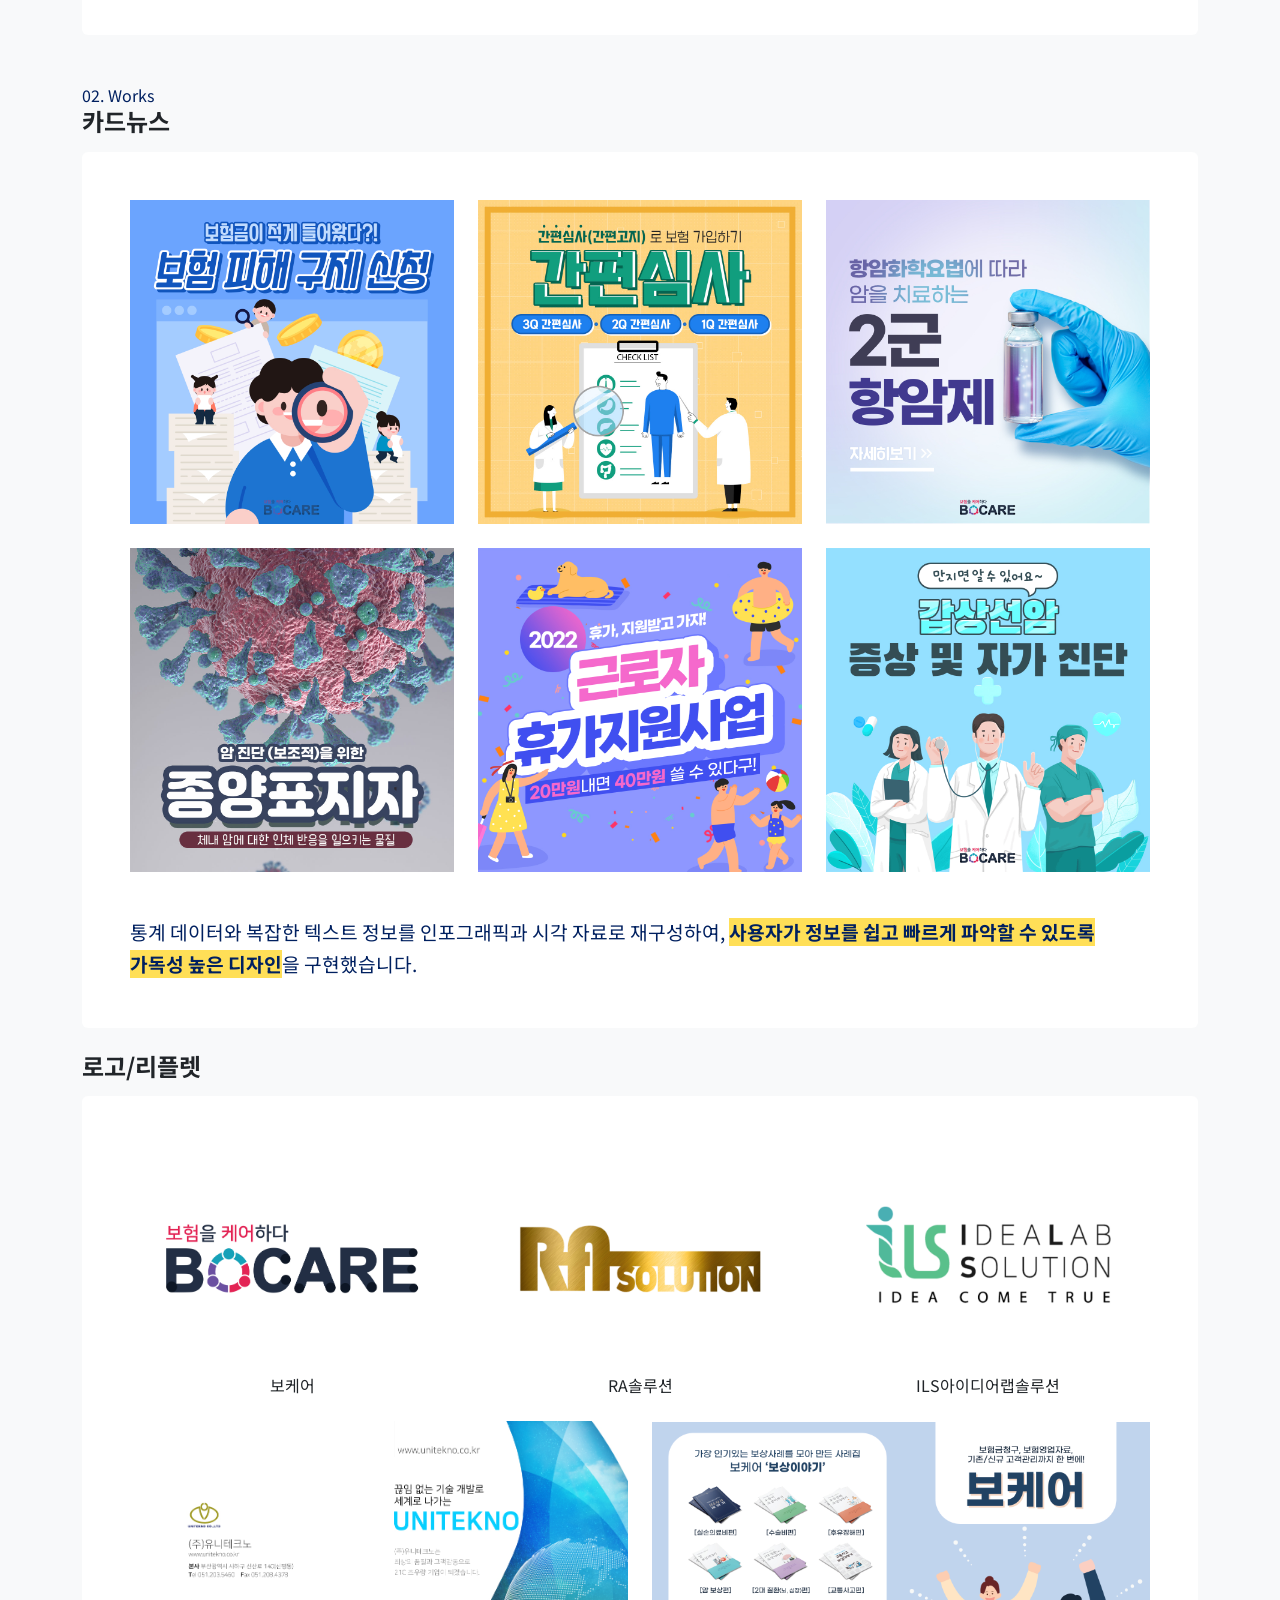
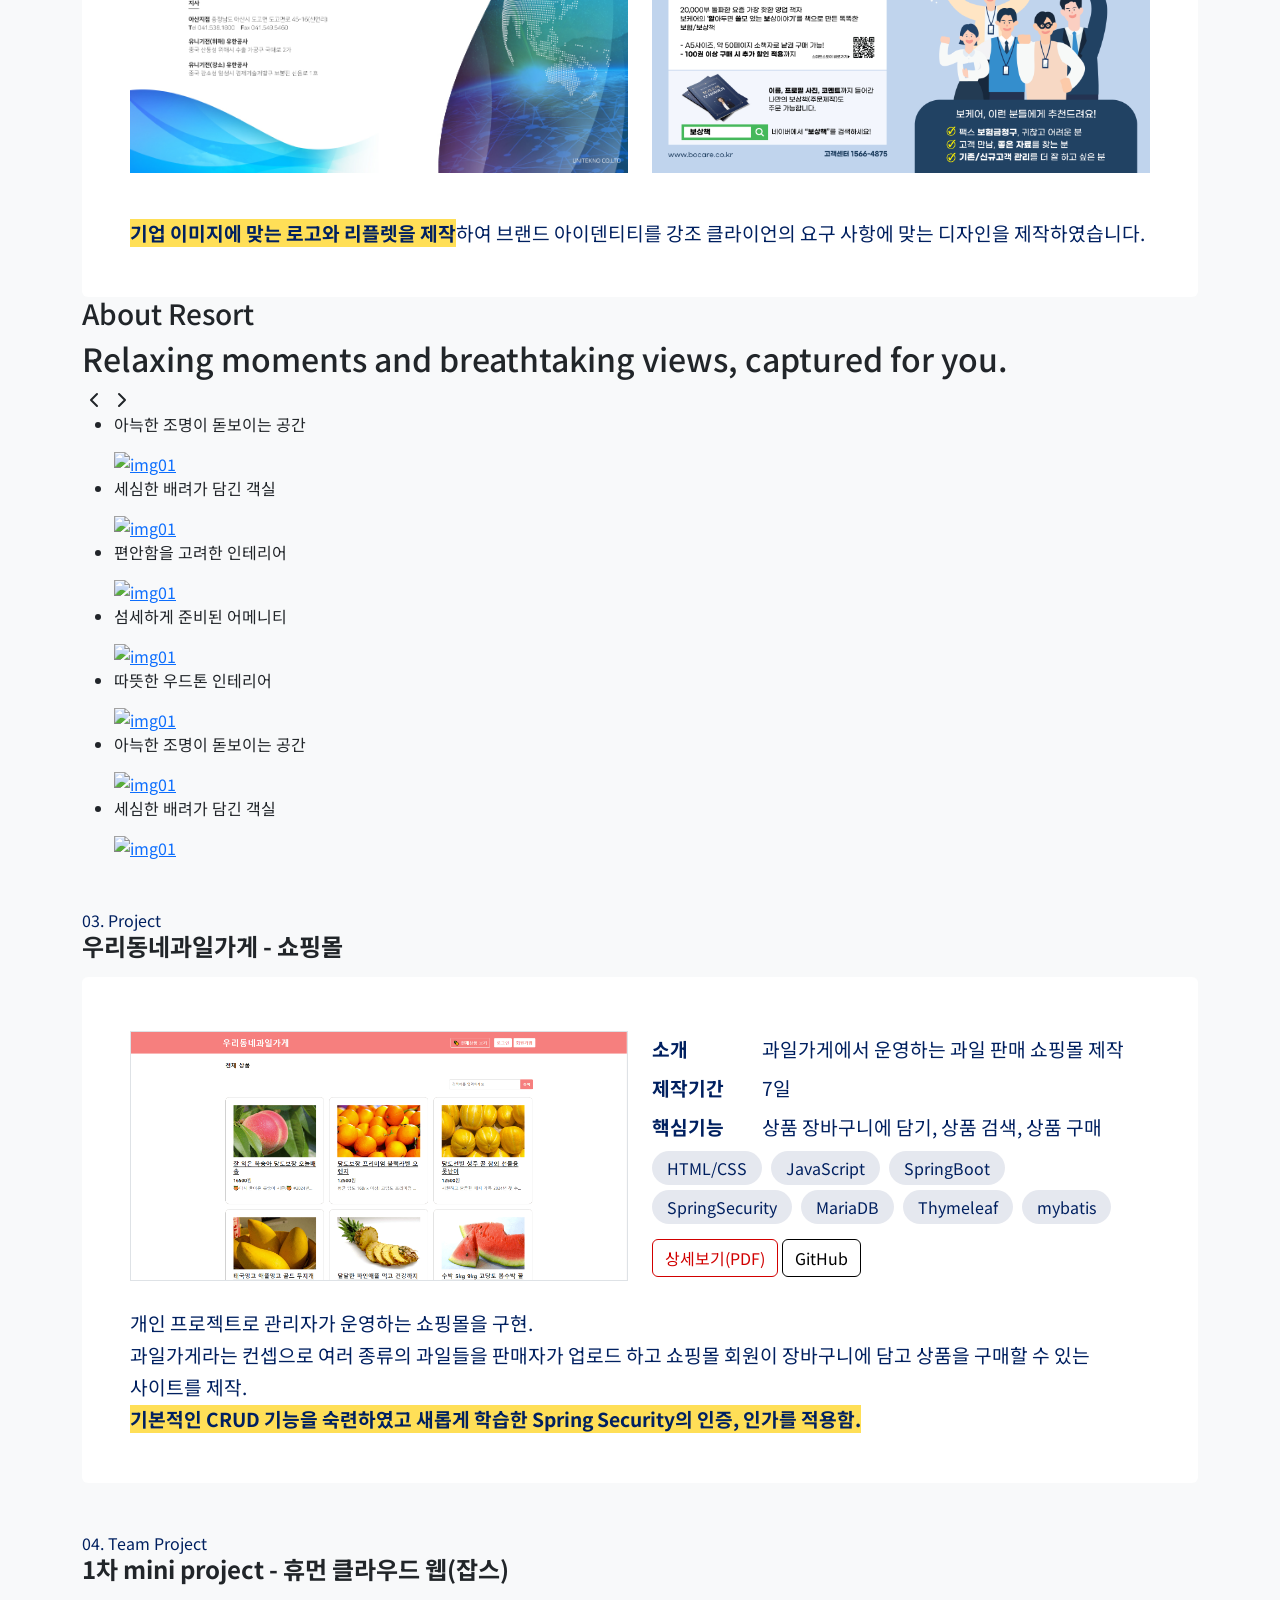
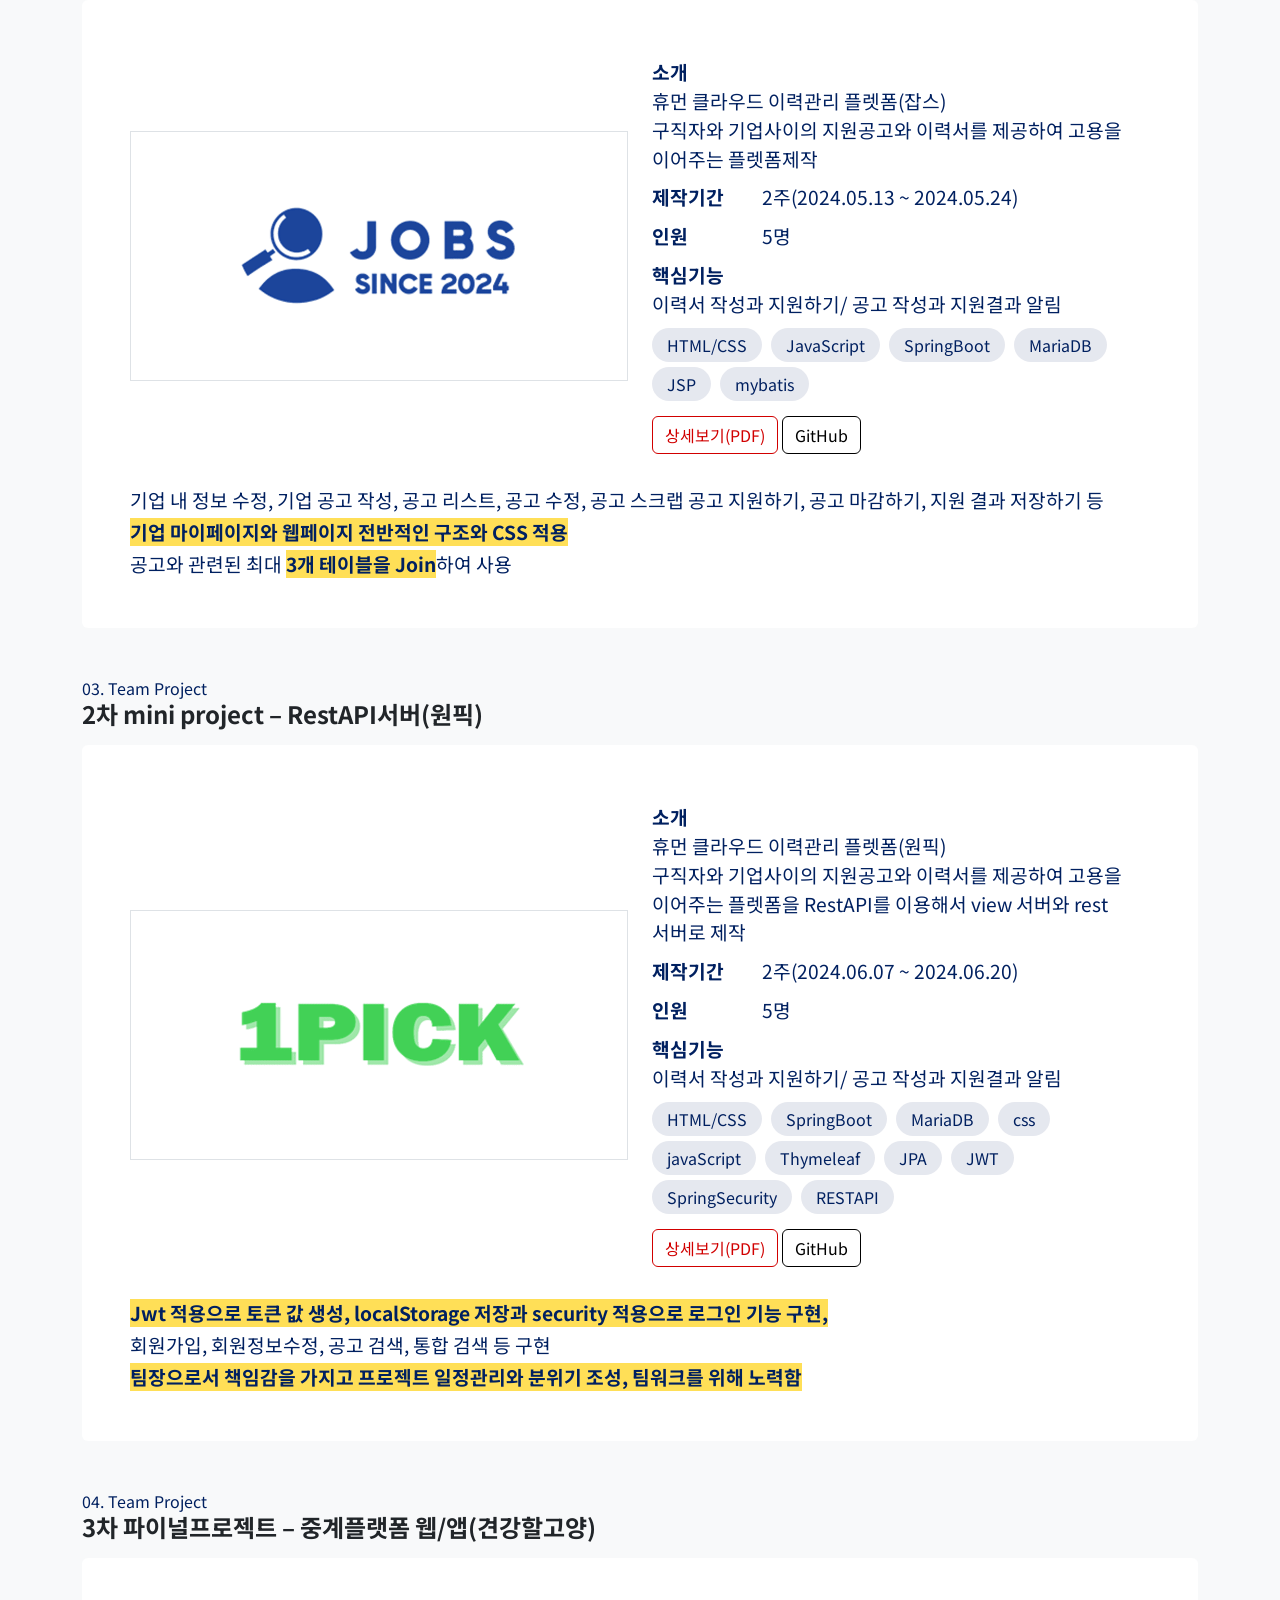
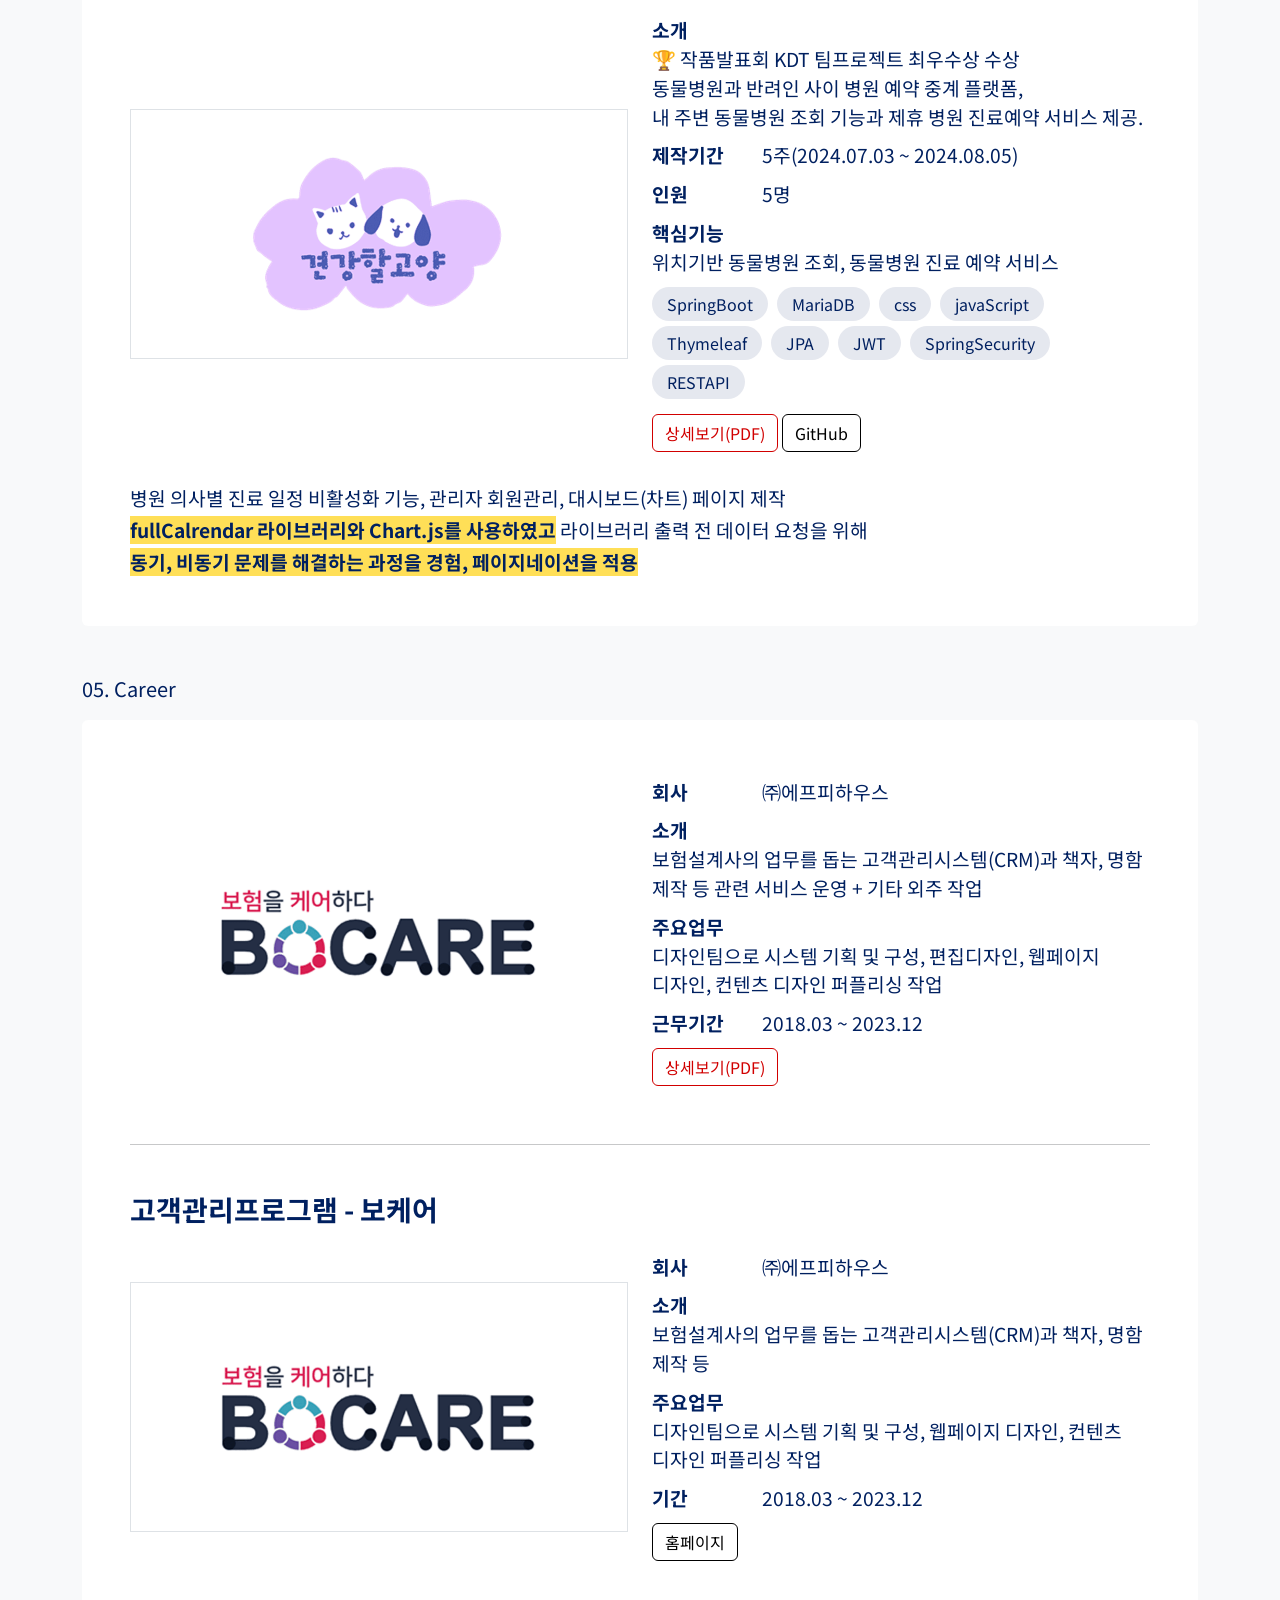
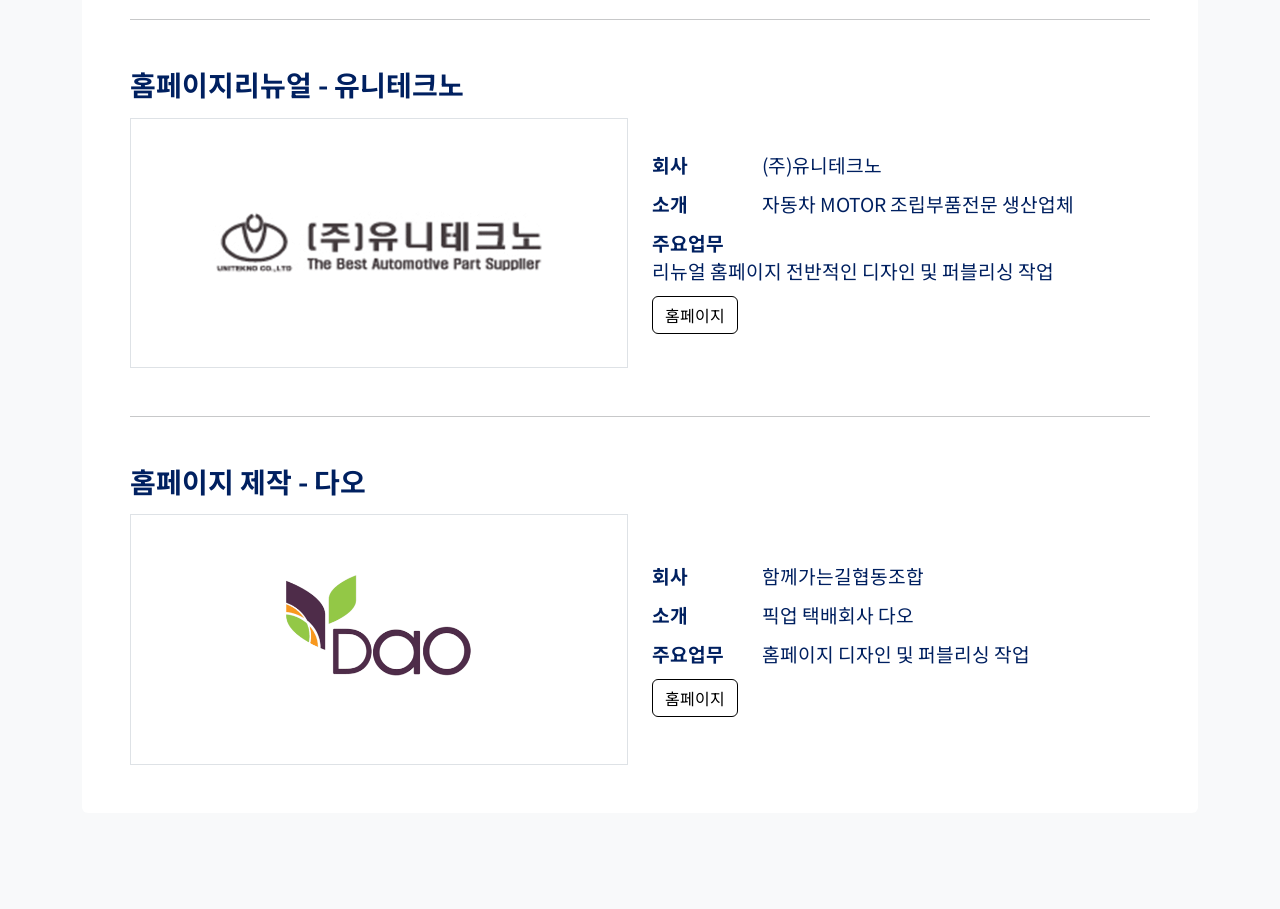
==== commit e889ba32: "테스트 슬라이드" ====
--- a/portfolio/main.html
+++ b/portfolio/main.html
@@ -583,20 +583,20 @@
 						</div>
 					</div>
 				</div>
-				<h4 class="fw-bold mb-3">로고/리플렛</h4>
+				<h4 class="fw-bold mb-3 mt-4">로고/리플렛</h4>
 				<div class="bg-white p-3 p-md-5 rounded">
 					<div class="row align-items-center">
 						<div class="col-lg-4 mb-4">
 							<img src="/portfolio/images/works/logo/01.jpg" class="d-block w-100" alt="로고1">
-							<div class="text-center mt-2">보케어</div>
+							<div class="text-center">보케어</div>
 						</div>
 						<div class="col-lg-4 mb-4">
 							<img src="/portfolio/images/works/logo/02.jpg" class="d-block w-100" alt="로고2">
-							<div class="text-center mt-2">RA솔루션</div>
+							<div class="text-center">RA솔루션</div>
 						</div>
 						<div class="col-lg-4 mb-4">
 							<img src="/portfolio/images/works/logo/03.jpg" class="d-block w-100" alt="로고3">
-							<div class="text-center mt-2">ILS아이디어랩솔루션</div>
+							<div class="text-center">ILS아이디어랩솔루션</div>
 						</div>
 						<div class="col-lg-6 mb-4">
 							<a href="#" data-bs-toggle="modal" data-bs-target="#leaflet01_modal">
@@ -692,26 +692,7 @@
 														<img src="/portfolio/images/works/leaflet02/02.jpg"
 															class="d-block w-100" alt="리플렛2">
 													</div>
-													<div class="carousel-item">
-														<img src="/portfolio/images/works/leaflet02/03.jpg"
-															class="d-block w-100" alt="리플렛3">
-													</div>
-													<div class="carousel-item">
-														<img src="/portfolio/images/works/leaflet02/04.jpg"
-															class="d-block w-100" alt="리플렛4">
-													</div>
-													<div class="carousel-item">
-														<img src="/portfolio/images/works/leaflet02/05.jpg"
-															class="d-block w-100" alt="리플렛5">
-													</div>
-													<div class="carousel-item">
-														<img src="/portfolio/images/works/leaflet02/06.jpg"
-															class="d-block w-100" alt="리플렛6">
-													</div>
-													<div class="carousel-item">
-														<img src="/portfolio/images/works/leaflet02/07.jpg"
-															class="d-block w-100" alt="리플렛7">
-													</div>
+													
 												</div>
 												<button class="carousel-control-prev" type="button"
 													data-bs-target="#leaflet02_Autoplaying" data-bs-slide="prev">
@@ -738,13 +719,55 @@
 					<div class="last-text">
 						<div class="line">
 							<div class="text">
-								통계 데이터와 복잡한 텍스트 정보를 인포그래픽과 시각 자료로 재구성하여,
-								<span class="point-line color-main">사용자가 정보를 쉽고 빠르게 파악할 수 있도록 가독성 높은 디자인</span>을
-								구현했습니다.
-							</div>
-						</div>
-					</div>
-				</div>
+								<span class="point-line color-main">기업 이미지에 맞는 로고와 리플렛을 제작</span>하여 브랜드 아이덴티티를 강조
+								클라이언의 요구 사항에 맞는 디자인을 제작하였습니다.
+							</div>
+						</div>
+					</div>
+				</div>
+				<article id="inc01">
+    <div class="tit_area" data-aos="fade-in">
+        <h3>About Resort</h3>
+        <h2>Relaxing moments and 
+        breathtaking views, captured for you.</h2>
+        <div class="controls">
+            <span class="arr prev" tabindex="0" role="button" aria-label="Previous slide" aria-controls="swiper-wrapper-e242786748969858"><svg xmlns="http://www.w3.org/2000/svg" width="24" height="24" viewBox="0 0 24 24" fill="none" stroke="currentColor" stroke-width="2" stroke-linecap="round" stroke-linejoin="round" class="feather feather-chevron-left"><polyline points="15 18 9 12 15 6"></polyline></svg></span>
+            <span class="arr next" tabindex="0" role="button" aria-label="Next slide" aria-controls="swiper-wrapper-e242786748969858"><svg xmlns="http://www.w3.org/2000/svg" width="24" height="24" viewBox="0 0 24 24" fill="none" stroke="currentColor" stroke-width="2" stroke-linecap="round" stroke-linejoin="round" class="feather feather-chevron-right"><polyline points="9 18 15 12 9 6"></polyline></svg></span>
+        </div>
+    </di>
+  <div class="swiper inc01_slide" data-aos="fade-up">
+    <ul class="swiper-wrapper">
+      <li class="swiper-slide">      
+                <p>아늑한 조명이 돋보이는 공간</p>          
+                <a href=""><img src="https://ps1044-res.shiningcorp.com/sh_img/include/inc01/img/img01.jpg" alt="img01" /></a>       
+            </li>
+      <li class="swiper-slide">      
+                <p>세심한 배려가 담긴 객실</p>          
+                <a href=""><img src="https://ps1044-res.shiningcorp.com/sh_img/include/inc01/img/img02.jpg" alt="img01" /></a>       
+            </li>
+            <li class="swiper-slide">      
+                <p>편안함을 고려한 인테리어</p>          
+                <a href=""><img src="https://ps1044-res.shiningcorp.com/sh_img/include/inc01/img/img03.jpg" alt="img01" /></a>       
+            </li>
+            <li class="swiper-slide">      
+                <p>섬세하게 준비된 어메니티</p>          
+                <a href=""><img src="https://ps1044-res.shiningcorp.com/sh_img/include/inc01/img/img04.jpg" alt="img01" /></a>       
+            </li>
+            <li class="swiper-slide">      
+                <p>따뜻한 우드톤 인테리어</p>         
+                <a href=""><img src="https://ps1044-res.shiningcorp.com/sh_img/include/inc01/img/img05.jpg" alt="img01" /></a>       
+            </li>           
+      <li class="swiper-slide">      
+                <p>아늑한 조명이 돋보이는 공간</p>          
+                <a href="/sh_page/page6.php"><img src="https://ps1044-res.shiningcorp.com/sh_img/include/inc01/img/img03.jpg" alt="img01" /></a>       
+            </li>
+      <li class="swiper-slide">      
+                <p>세심한 배려가 담긴 객실</p>          
+                <a href=""><img src="https://ps1044-res.shiningcorp.com/sh_img/include/inc01/img/img05.jpg" alt="img01" /></a>       
+            </li>           
+        </ul>
+  </div>    
+</article>
 			</div>
 		</section>
 		<section class="project01-section mt-5" id="project01-section">
@@ -1195,19 +1218,19 @@
 							<div id="carouselExampleAutoplaying5" class="carousel slide border" data-bs-ride="carousel">
 								<div class="carousel-inner">
 									<div class="carousel-item active">
-										<img src="/portfolio/images/slide/4-0.png" class="d-block w-100" alt="샘플이미지1">
-									</div>
-									<div class="carousel-item">
-										<img src="/portfolio/images/slide/4-1.png" class="d-block w-100" alt="샘플이미지2">
-									</div>
-									<div class="carousel-item">
-										<img src="/portfolio/images/slide/4-2.png" class="d-block w-100" alt="샘플이미지3">
-									</div>
-									<div class="carousel-item">
-										<img src="/portfolio/images/slide/4-3.png" class="d-block w-100" alt="샘플이미지4">
-									</div>
-									<div class="carousel-item">
-										<img src="/portfolio/images/slide/4-4.png" class="d-block w-100" alt="샘플이미지5">
+										<img src="/portfolio/images/slide/4-0.png" class="d-block w-100" alt="보케어1">
+									</div>
+									<div class="carousel-item">
+										<img src="/portfolio/images/slide/4-1.png" class="d-block w-100" alt="보케어2">
+									</div>
+									<div class="carousel-item">
+										<img src="/portfolio/images/slide/4-2.png" class="d-block w-100" alt="보케어3">
+									</div>
+									<div class="carousel-item">
+										<img src="/portfolio/images/slide/4-3.png" class="d-block w-100" alt="보케어4">
+									</div>
+									<div class="carousel-item">
+										<img src="/portfolio/images/slide/4-4.png" class="d-block w-100" alt="보케어5">
 									</div>
 								</div>
 								<button class="carousel-control-prev" type="button"
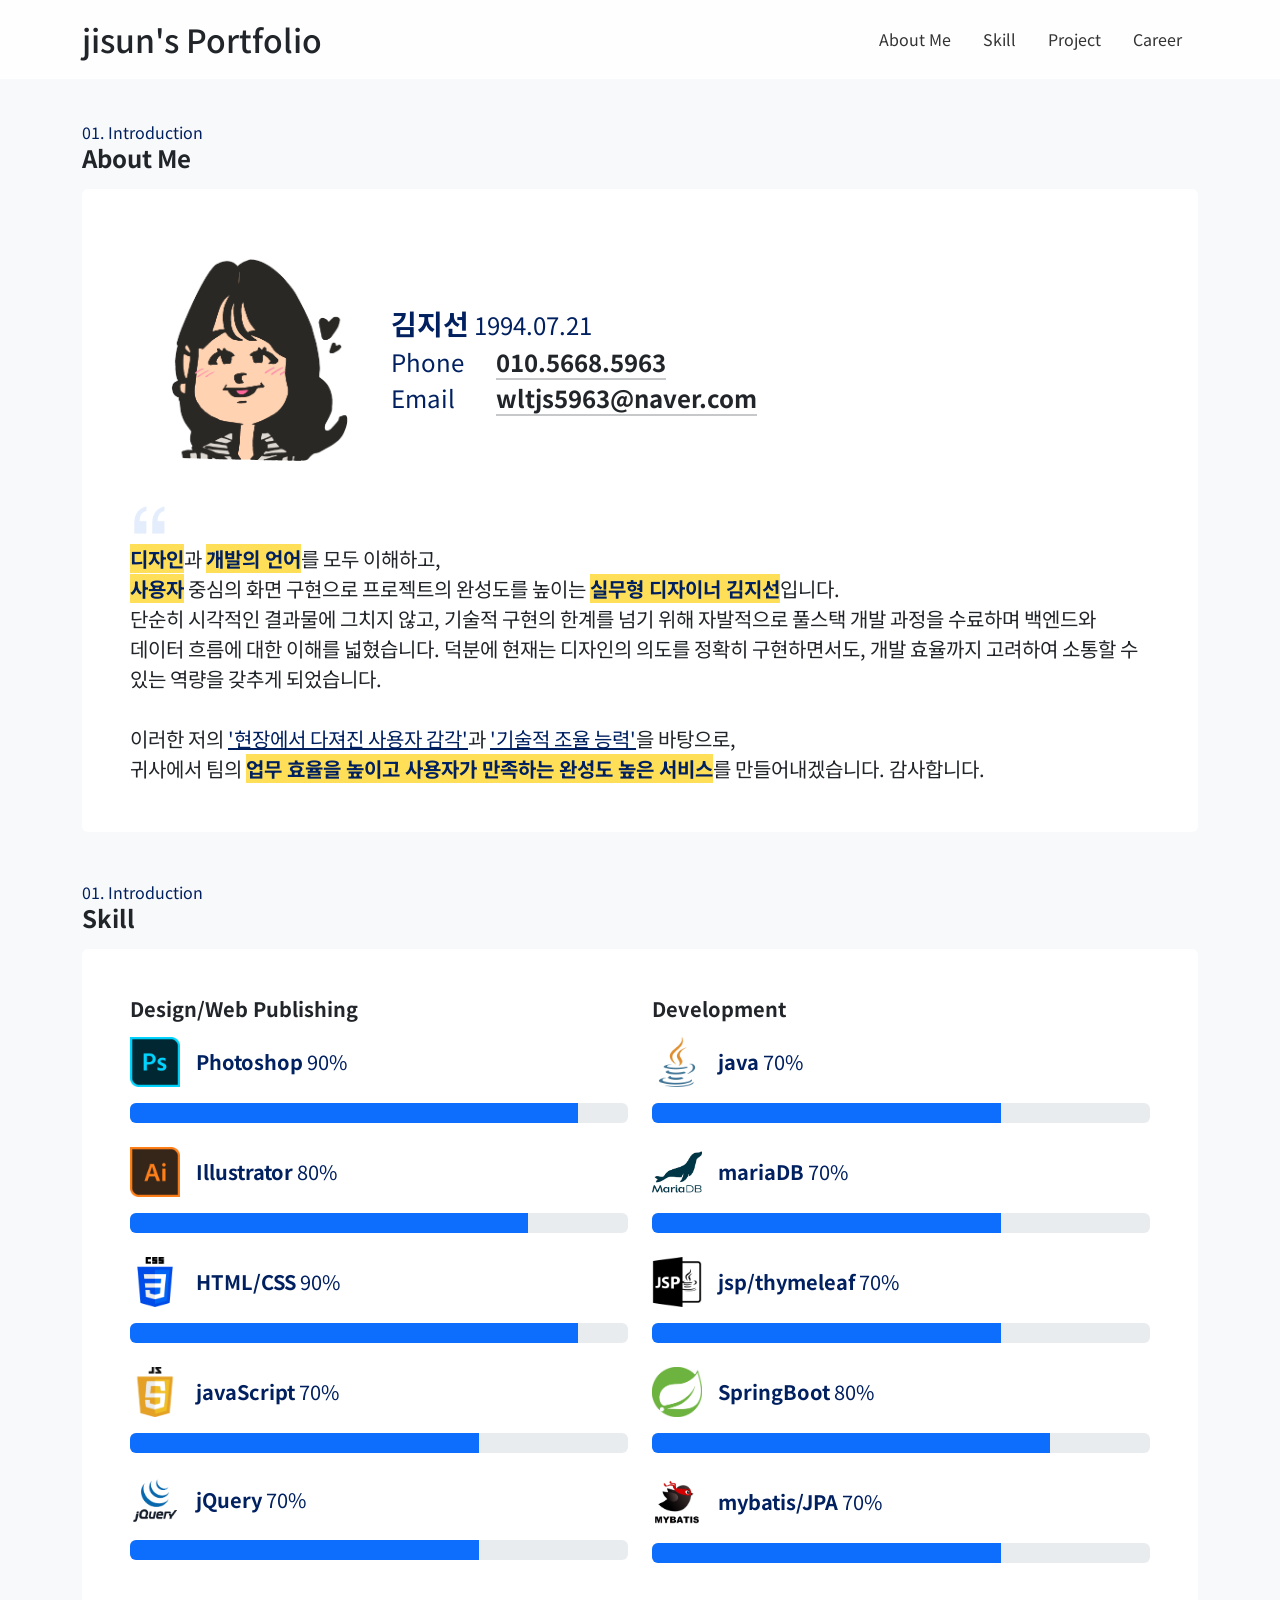
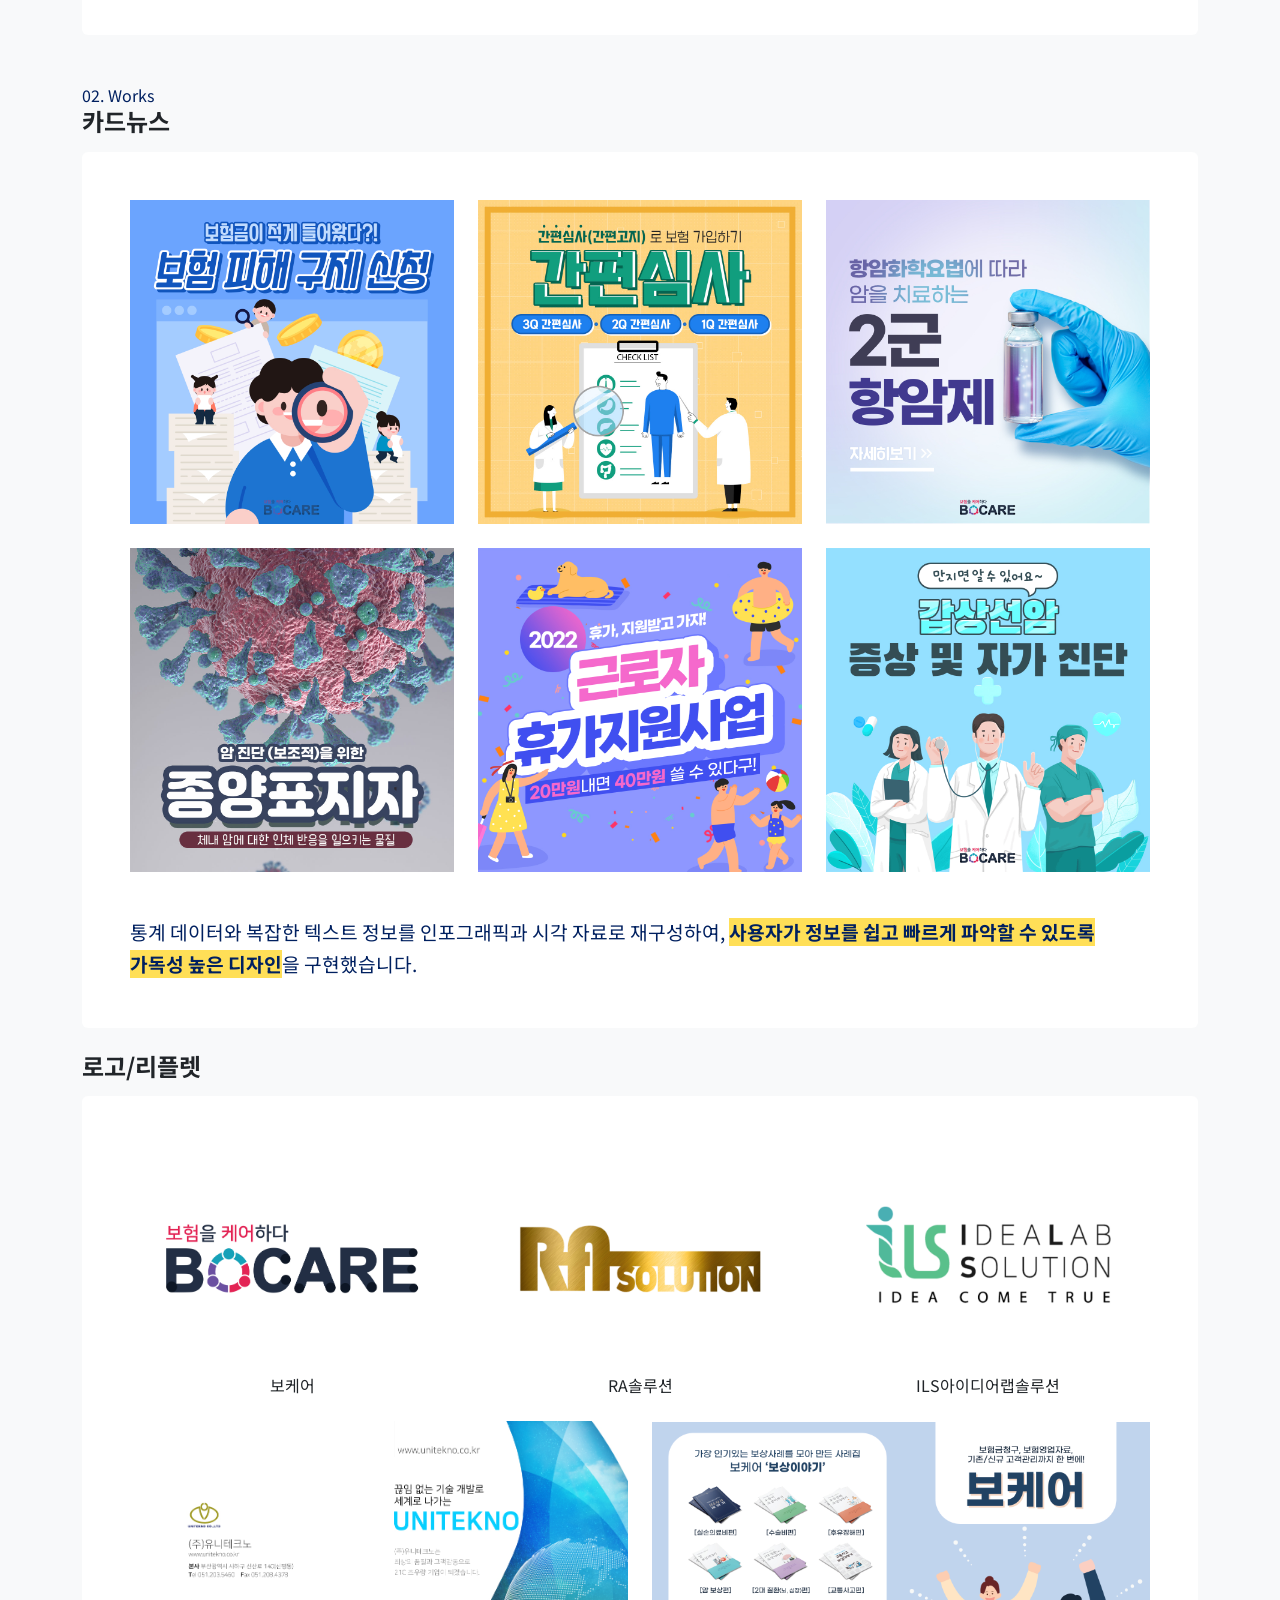
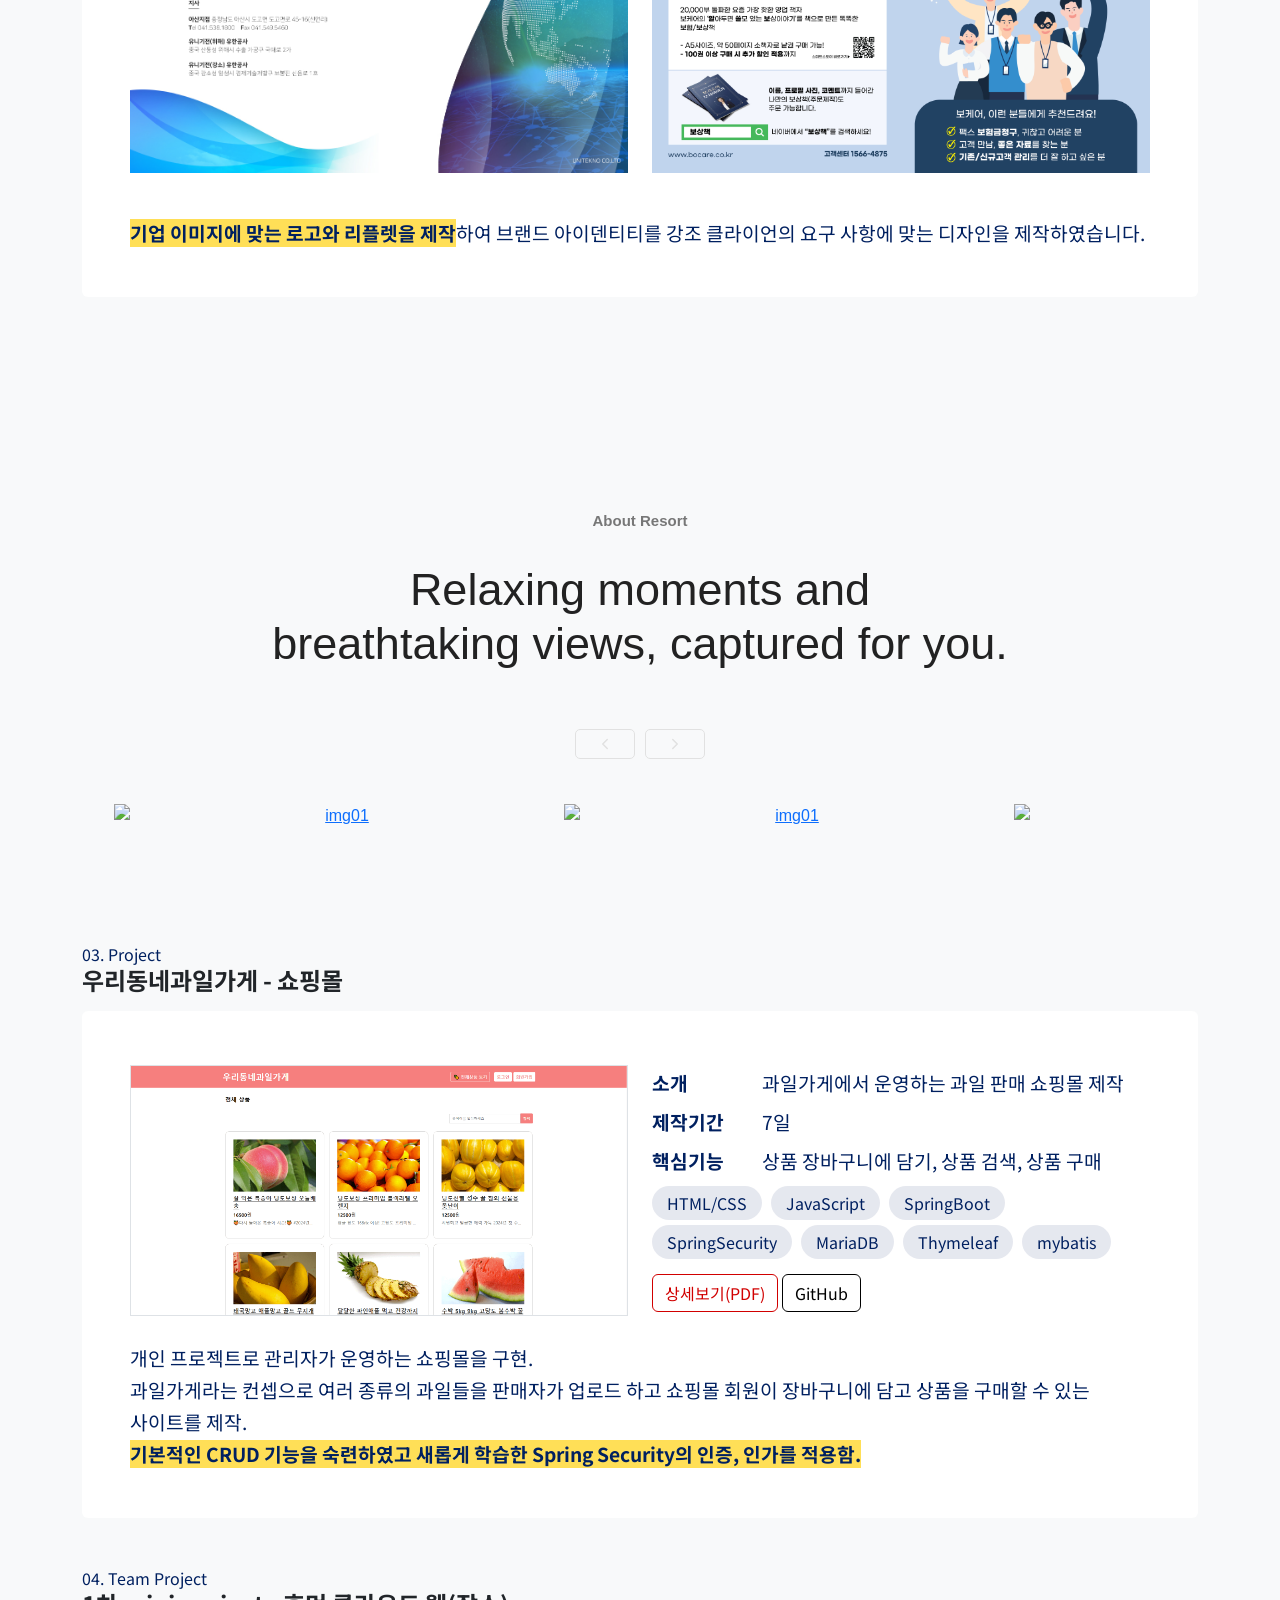
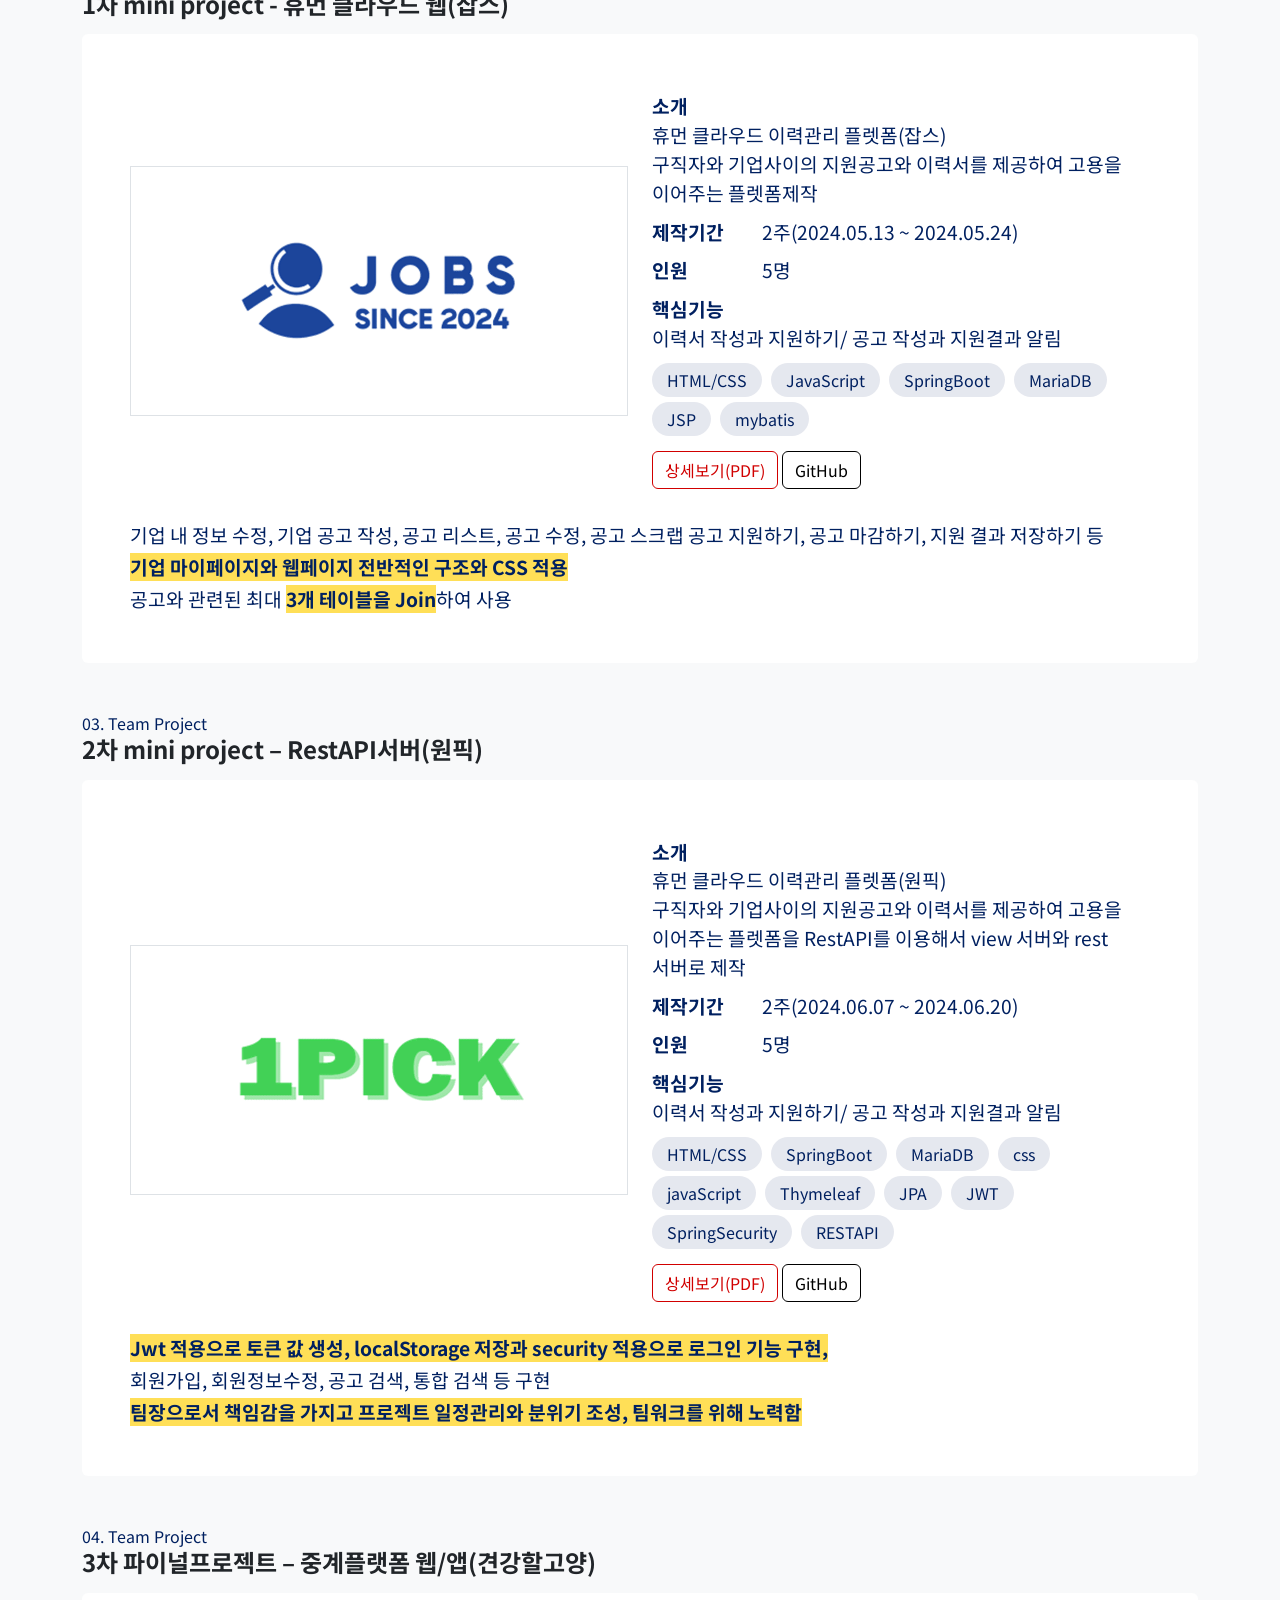
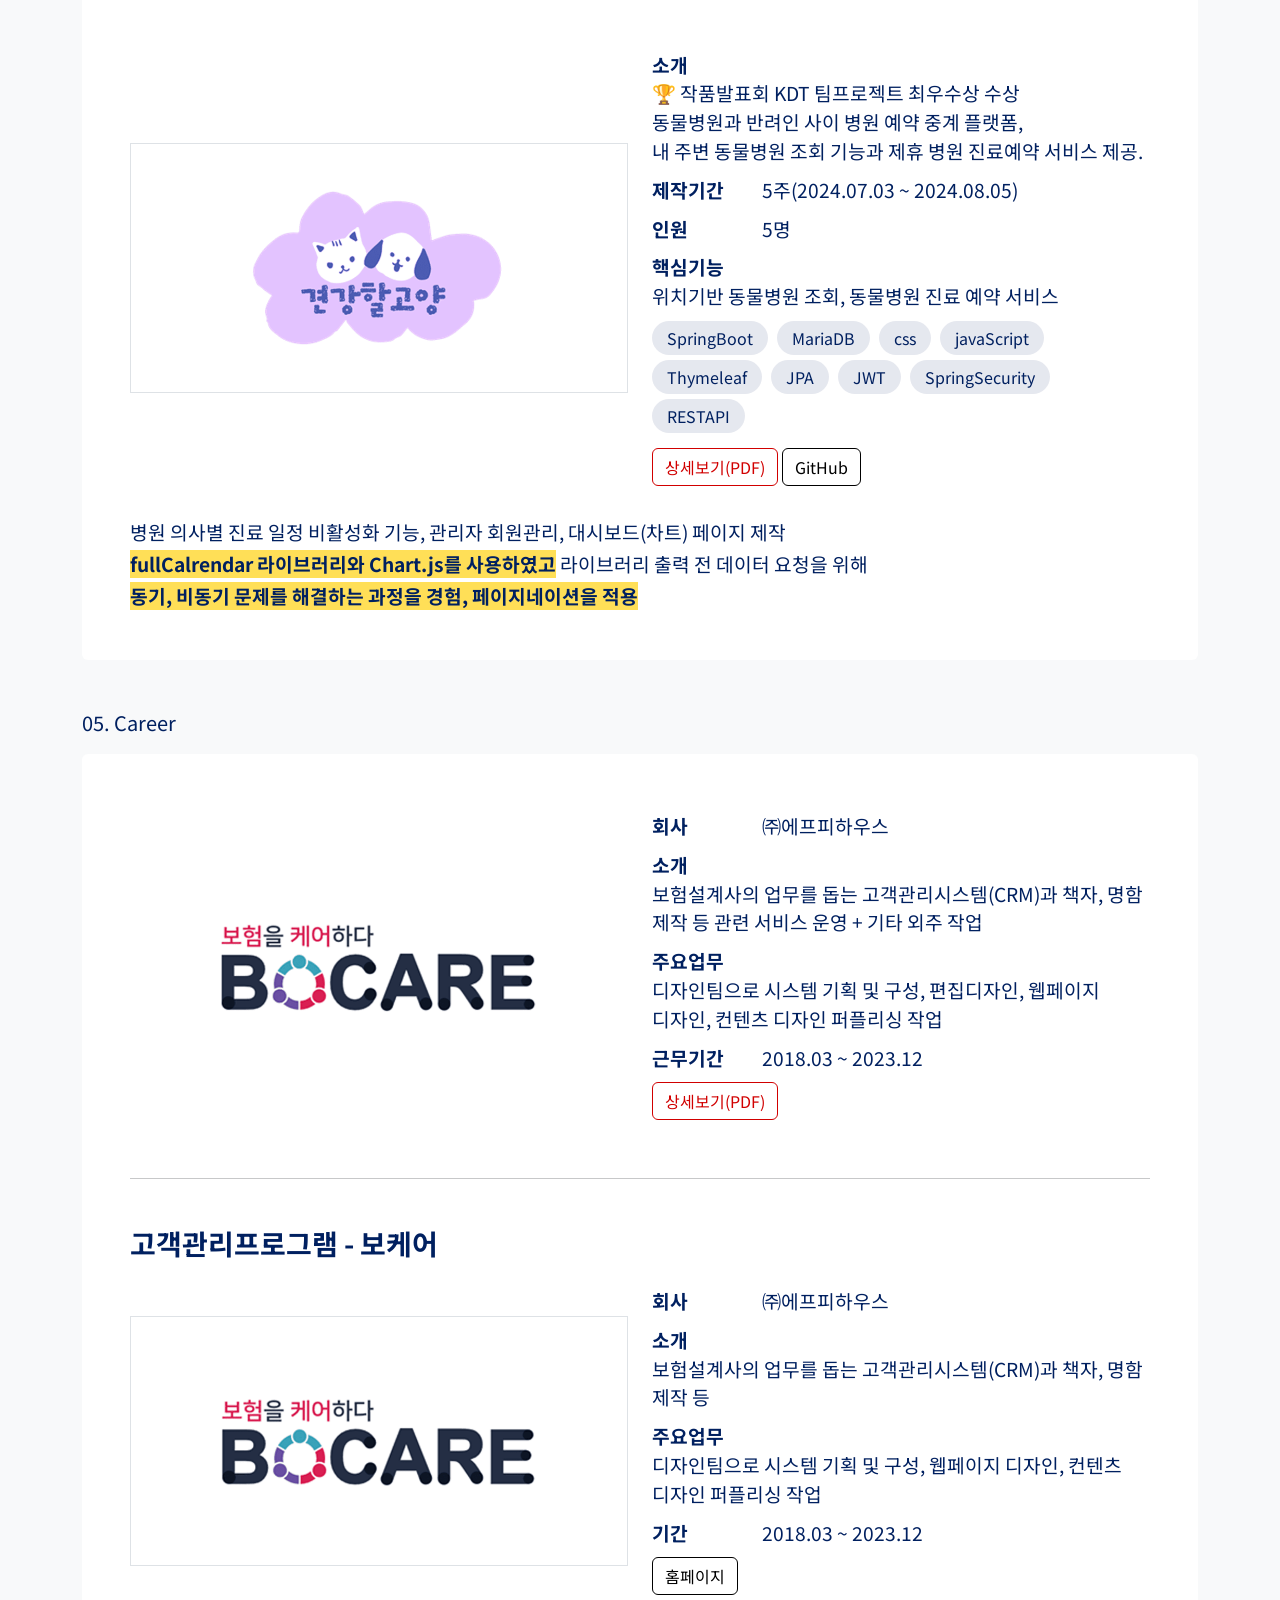
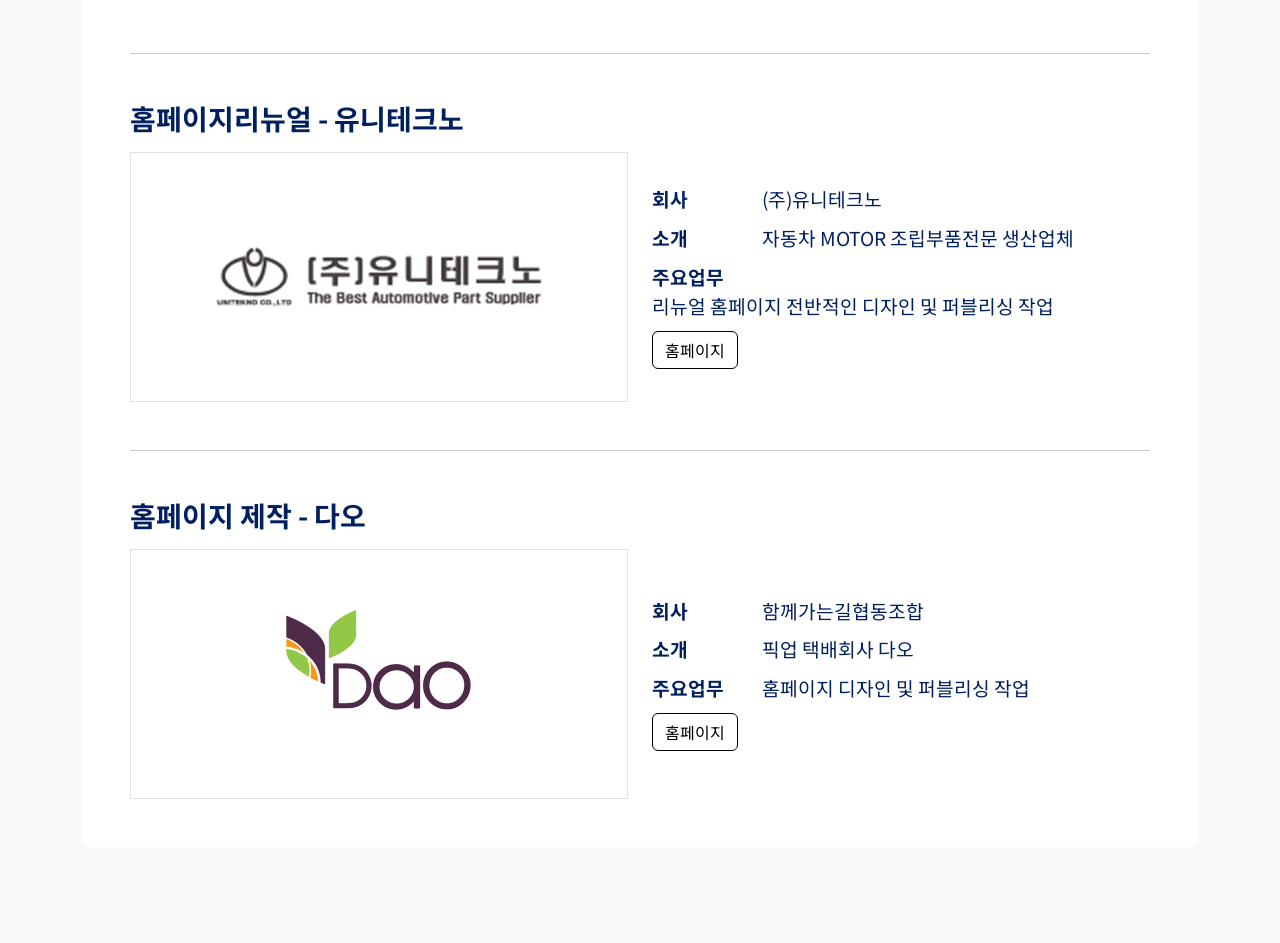
==== commit f67b6a59: "추가" ====
--- a/portfolio/main.html
+++ b/portfolio/main.html
@@ -1427,10 +1427,89 @@
 		myModal.addEventListener('shown.bs.modal', () => {
 			myInput.focus()
 		})
+
+		function PanoramaEffect({ swiper, extendParams, on }) {
+        extendParams({
+            panoramaEffect: {
+                depth: 300,
+                rotate: 25
+            }
+        });
+        on("beforeInit", () => {
+            if (swiper.params.effect !== "panorama") return;
+            swiper.classNames.push(`${swiper.params.containerModifierClass}panorama`);
+            swiper.classNames.push(`${swiper.params.containerModifierClass}3d`);
+            
+            Object.assign(swiper.params, { watchSlidesProgress: true });
+            Object.assign(swiper.originalParams, { watchSlidesProgress: true });
+        });
+        on("progress", () => {
+            if (swiper.params.effect !== "panorama") return;
+            
+            const { depth = 200, rotate = 30 } = swiper.params.panoramaEffect;
+            const radian = rotate * Math.PI / 180 / 2;
+            const ratio = 1 / (180 / rotate);
+            
+            swiper.slides.forEach((slide, index) => {
+                const progress = slide.progress;
+                const slideWidth = swiper.slidesSizesGrid[index];
+                const centerOffset = swiper.params.centeredSlides ? 0 : (swiper.params.slidesPerView - 1) * 0.5;
+                const position = progress + centerOffset;
+                const scaleFactor = 1 - Math.cos(position * ratio * Math.PI);
+                const translateX = `${position * (slideWidth / 3) * scaleFactor}px`;
+                const rotateY = `${position * rotate}deg`;
+                const translateZ = `${slideWidth * 0.5 / Math.sin(radian) * scaleFactor - depth}px`;
+
+                slide.style.transform = swiper.params.direction === "horizontal"
+                    ? `translateX(${translateX}) translateZ(${translateZ}) rotateY(${rotateY})`
+                    : `translateY(${translateX}) translateZ(${translateZ}) rotateX(${-rotateY})`;
+            });
+        });
+        on("setTransition", (swiper, speed) => {
+            if (swiper.params.effect === "panorama") {
+                swiper.slides.forEach(slide => {
+                    slide.style.transitionDuration = `${speed}ms`;
+                });
+            }
+        });
+    }
+    new Swiper(".inc01_slide", {
+        modules: [PanoramaEffect],
+        effect: "panorama",
+        slidesPerView: "auto",
+        loop: true,
+        loopAdditionalSlides: 1,
+        spaceBetween:9,
+        centeredSlides: true,
+        panoramaEffect: {
+            depth: 300,
+            rotate: 25
+        },
+        navigation:{
+            prevEl:".prev",
+            nextEl:".next",
+        },
+        breakpoints:{
+            1025:{
+                spaceBetween:30
+            },
+            769:{
+                spaceBetween:20
+            },
+            481:{
+                spaceBetween:15
+            },
+            391:{
+                spaceBetween:12
+            }
+        }
+    });
 	</script>
 	<script src="https://cdn.jsdelivr.net/npm/bootstrap@5.3.3/dist/js/bootstrap.bundle.min.js"
 		integrity="sha384-YvpcrYf0tY3lHB60NNkmXc5s9fDVZLESaAA55NDzOxhy9GkcIdslK1eN7N6jIeHz"
 		crossorigin="anonymous"></script>
+		<link rel="stylesheet" href="https://cdn.jsdelivr.net/npm/swiper@8/swiper-bundle.min.css" />
+<script src="https://cdn.jsdelivr.net/npm/swiper@8/swiper-bundle.min.js"></script>
 </body>
 
 </html>
--- a/portfolio/css/style.css
+++ b/portfolio/css/style.css
@@ -209,5 +209,75 @@
     z-index:9999;
 }
 
+@import url('https://cdn.jsdelivr.net/gh/orioncactus/pretendard/dist/web/static/pretendard-dynamic-subset.css');/* regular - 400, medium - 500, semibold - 600, bold - 700 */ 
+@import url('https://fonts.googleapis.com/css2?family=Ysabeau:ital,wght@0,1..1000;1,1..1000&display=swap');
+
+:root{--k-font:'Pretendard';--e-font:"Ysabeau", sans-serif;--primary:#111}
+body,html {height:100%;margin:0;padding:0}
+ul, li, dl, dt, dd, p, span, h3, h2{margin:0;padding:0}
+a{text-decoration:none}
+ul, li{list-style:none}
+*, :after, :before{-webkit-box-sizing:border-box;-moz-box-sizing:border-box;box-sizing:border-box}
+
+#inc01{overflow:hidden;position:relative;padding-top:215px;font-family:var(--e-font), var(--k-font)}
+
+/* title */
+#inc01 .tit_area{position:relative;z-index:1;text-align:center}
+#inc01 .tit_area h3{font-size:15px;font-weight:700;color:#777;font-family:var(--e-font)}
+#inc01 .tit_area h2{position:relative;z-index:2;padding:25px 0 50px;font-size:45px;font-weight:500;line-height:1.2;white-space:pre-line;color:#222;font-family:var(--e-font)}
+
+/* controls */
+#inc01 .controls{display:flex;align-items:center;justify-content:center;gap:10px;position:relative;z-index:2;padding-bottom:45px}
+#inc01 .controls span{display:flex;align-items:center;justify-content:center;width:60px;height:30px;border:1px solid #e1e1e1;border-radius:5px;color:#e1e1e1;cursor:pointer;transition:0.2s}
+#inc01 .controls span svg{width:18px}
+
+/* slide */
+#inc01 .inc01_slide{overflow:initial;position:relative;width:100%;padding-bottom:50px}
+#inc01 .inc01_slide .swiper-wrapper .swiper-slide{position:relative;width:450px;transition:all .2s;cursor:pointer}
+#inc01 .inc01_slide .swiper-wrapper .swiper-slide p{position:absolute;bottom:8%;left:45px;z-index:2;font-size:19px;font-weight:700;color:#fff;opacity:0;transition:all .2s;font-family:var(--k-font)}
+#inc01 .inc01_slide .swiper-wrapper .swiper-slide a{display:block;position:relative}
+#inc01 .inc01_slide .swiper-wrapper .swiper-slide a::before{content:"";display:block;position:absolute;top:0;left:0;width:100%;height:100%;z-index:1;background:rgba(0, 0, 0, 0.5);opacity:0;transition:all .2s}
+
+/* 반응형 [s] */
+@media (hover:hover){
+#inc01 .controls span:hover{color:#fff;background:#222}
+#inc01 .inc01_slide .swiper-wrapper .swiper-slide:hover p{opacity:1}
+#inc01 .inc01_slide .swiper-wrapper .swiper-slide a:hover::before{opacity:1}
+}
+@media (max-width:1380px){
+}
+@media (max-width:1024px){
+#inc01{padding-top:180px}
+#inc01 .tit_area h2{padding:20px 0 40px;font-size:40px}
+#inc01 .inc01_slide .swiper-wrapper .swiper-slide{width:340px}
+#inc01 .inc01_slide .swiper-wrapper .swiper-slide p{bottom:50%;left:50%;transform:translate(-50%, 50%);width:100%;font-size:17px}
+#inc01 .inc01_slide .swiper-wrapper .swiper-slide img{width:100%;height:100%;object-fit:cover}
+}
+@media (max-width:768px){
+#inc01{padding-top:120px}
+#inc01 .tit_area h2{padding:15px 0 35px;font-size:33px}
+#inc01 .controls{padding-bottom:35px}
+#inc01 .controls span{width:55px;height:28px}
+#inc01 .inc01_slide .swiper-wrapper .swiper-slide{width:300px}
+}
+@media (max-width:480px){
+#inc01{padding-top:90px}
+#inc01 .tit_area h2{padding:12px 0 32px;font-size:26px}
+#inc01 .controls{padding-bottom:25px}
+#inc01 .controls span{width:52px;height:28px}
+#inc01 .controls span svg{width:16px;height:16px}
+#inc01 .inc01_slide{padding-bottom:20px}
+#inc01 .inc01_slide .swiper-wrapper .swiper-slide p{font-size:16px} 
+}
+@media (max-width:390px){
+#inc01{padding-top:80px}
+#inc01 .tit_area h2{padding:10px 0 30px;font-size:23px}
+#inc01 .controls{padding-bottom:20px}
+#inc01 .controls span{width:48px;height:26px}
+#inc01 .controls span svg{width:14px;height:14px}
+#inc01 .inc01_slide{padding-bottom:0px}
+#inc01 .inc01_slide .swiper-wrapper .swiper-slide{width:280px}
+}
+/* 반응형 [e] */
   
  
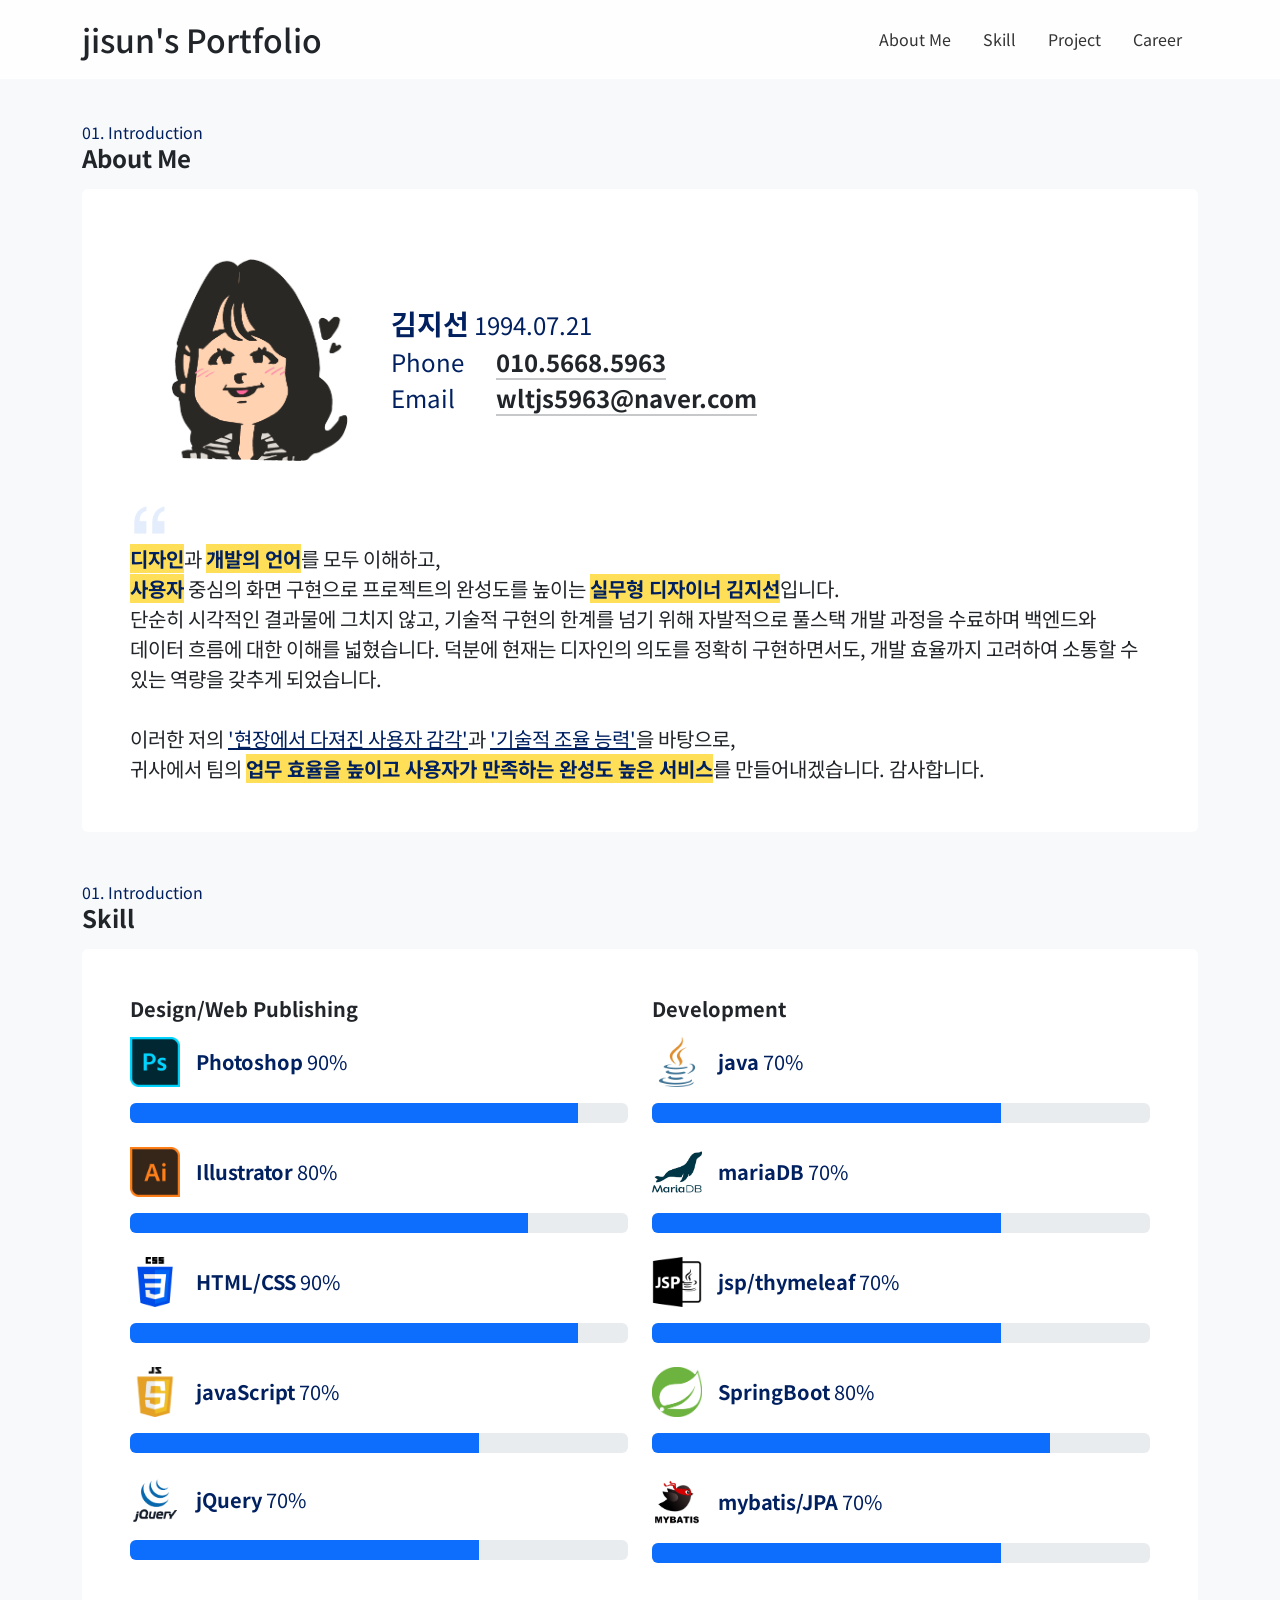
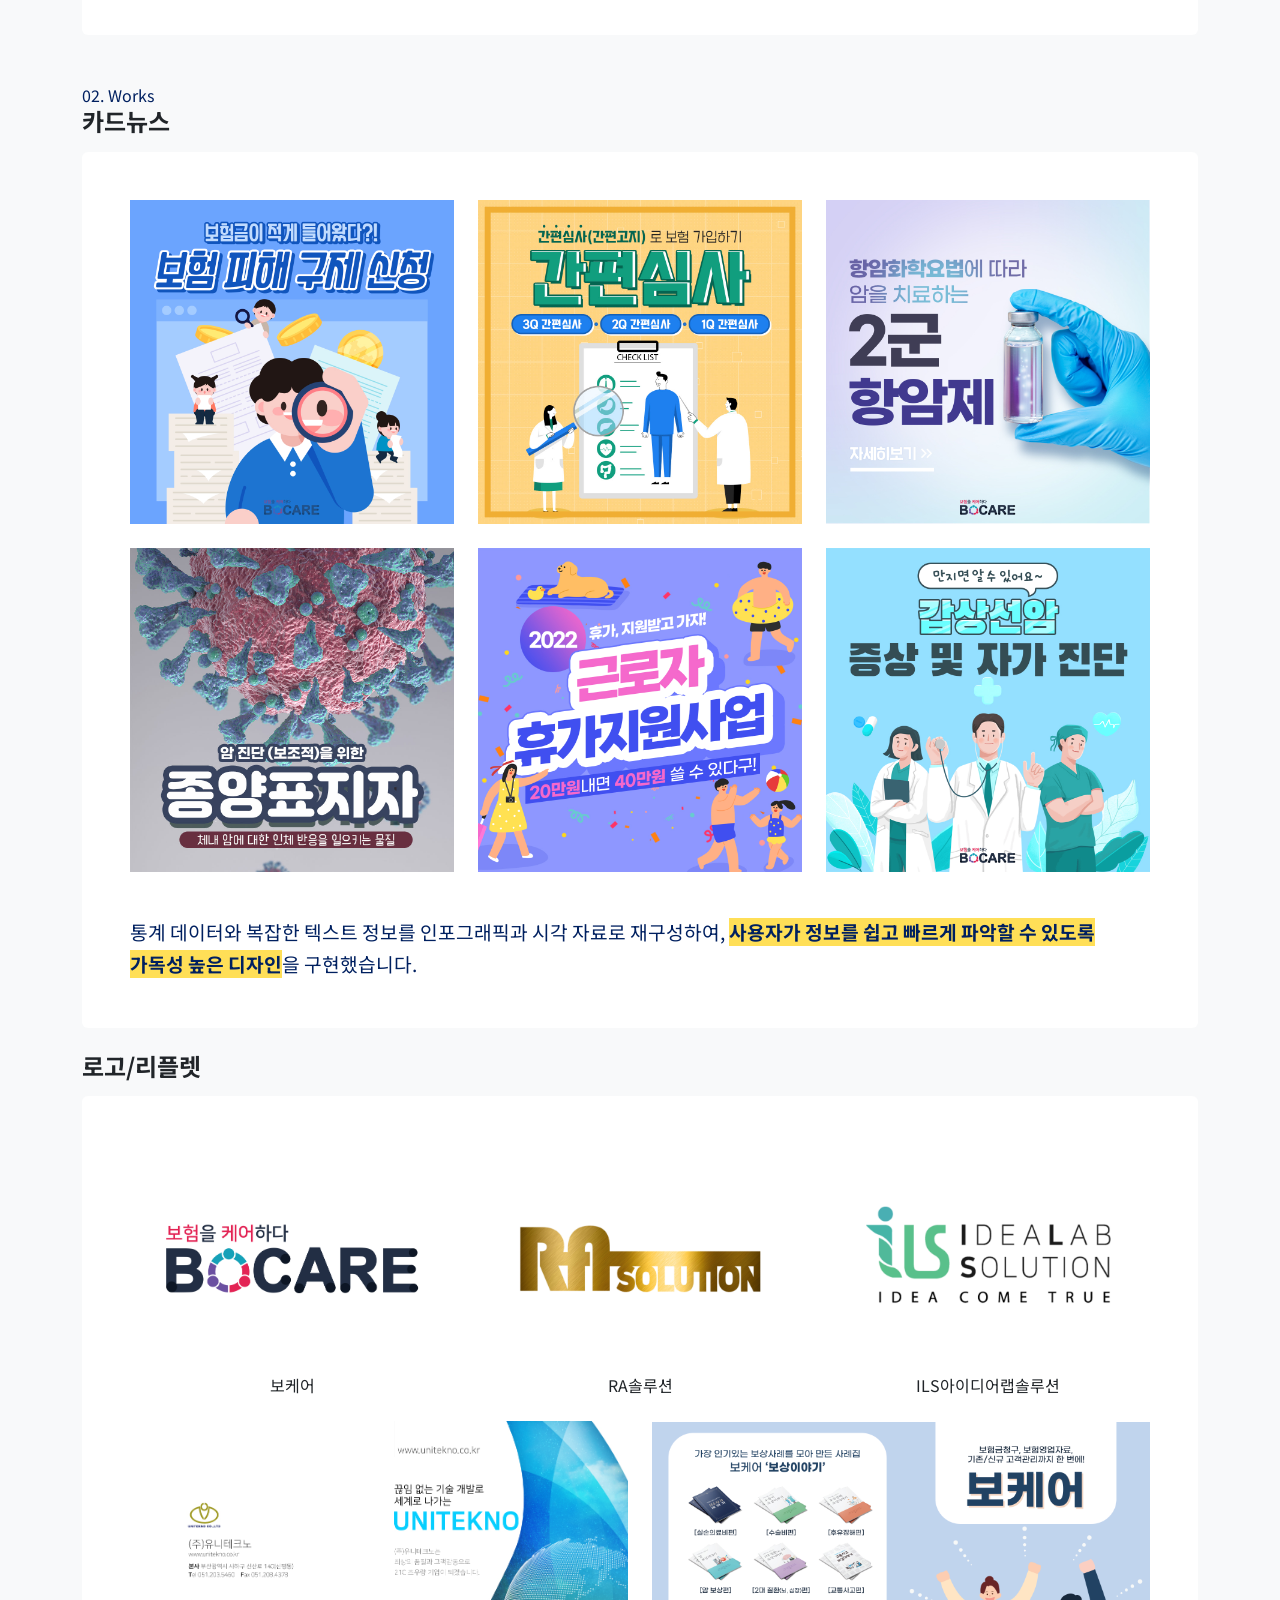
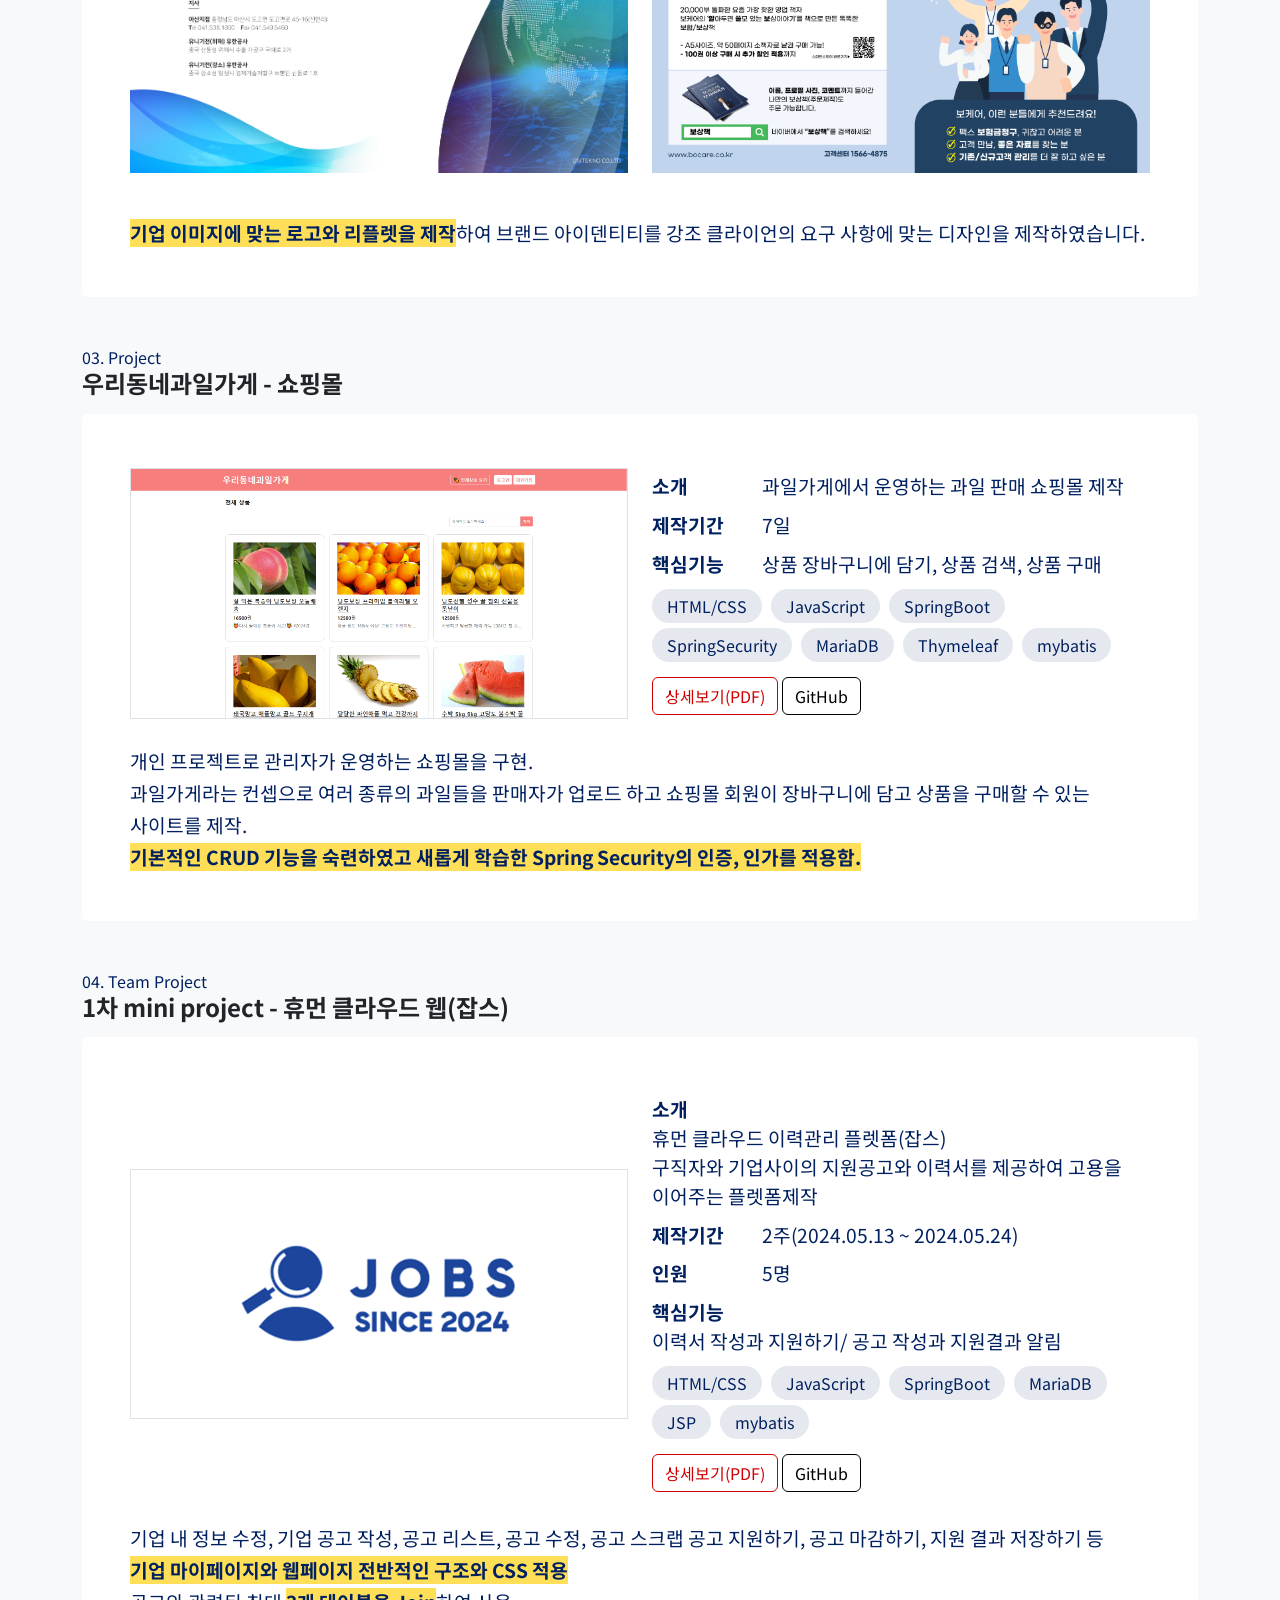
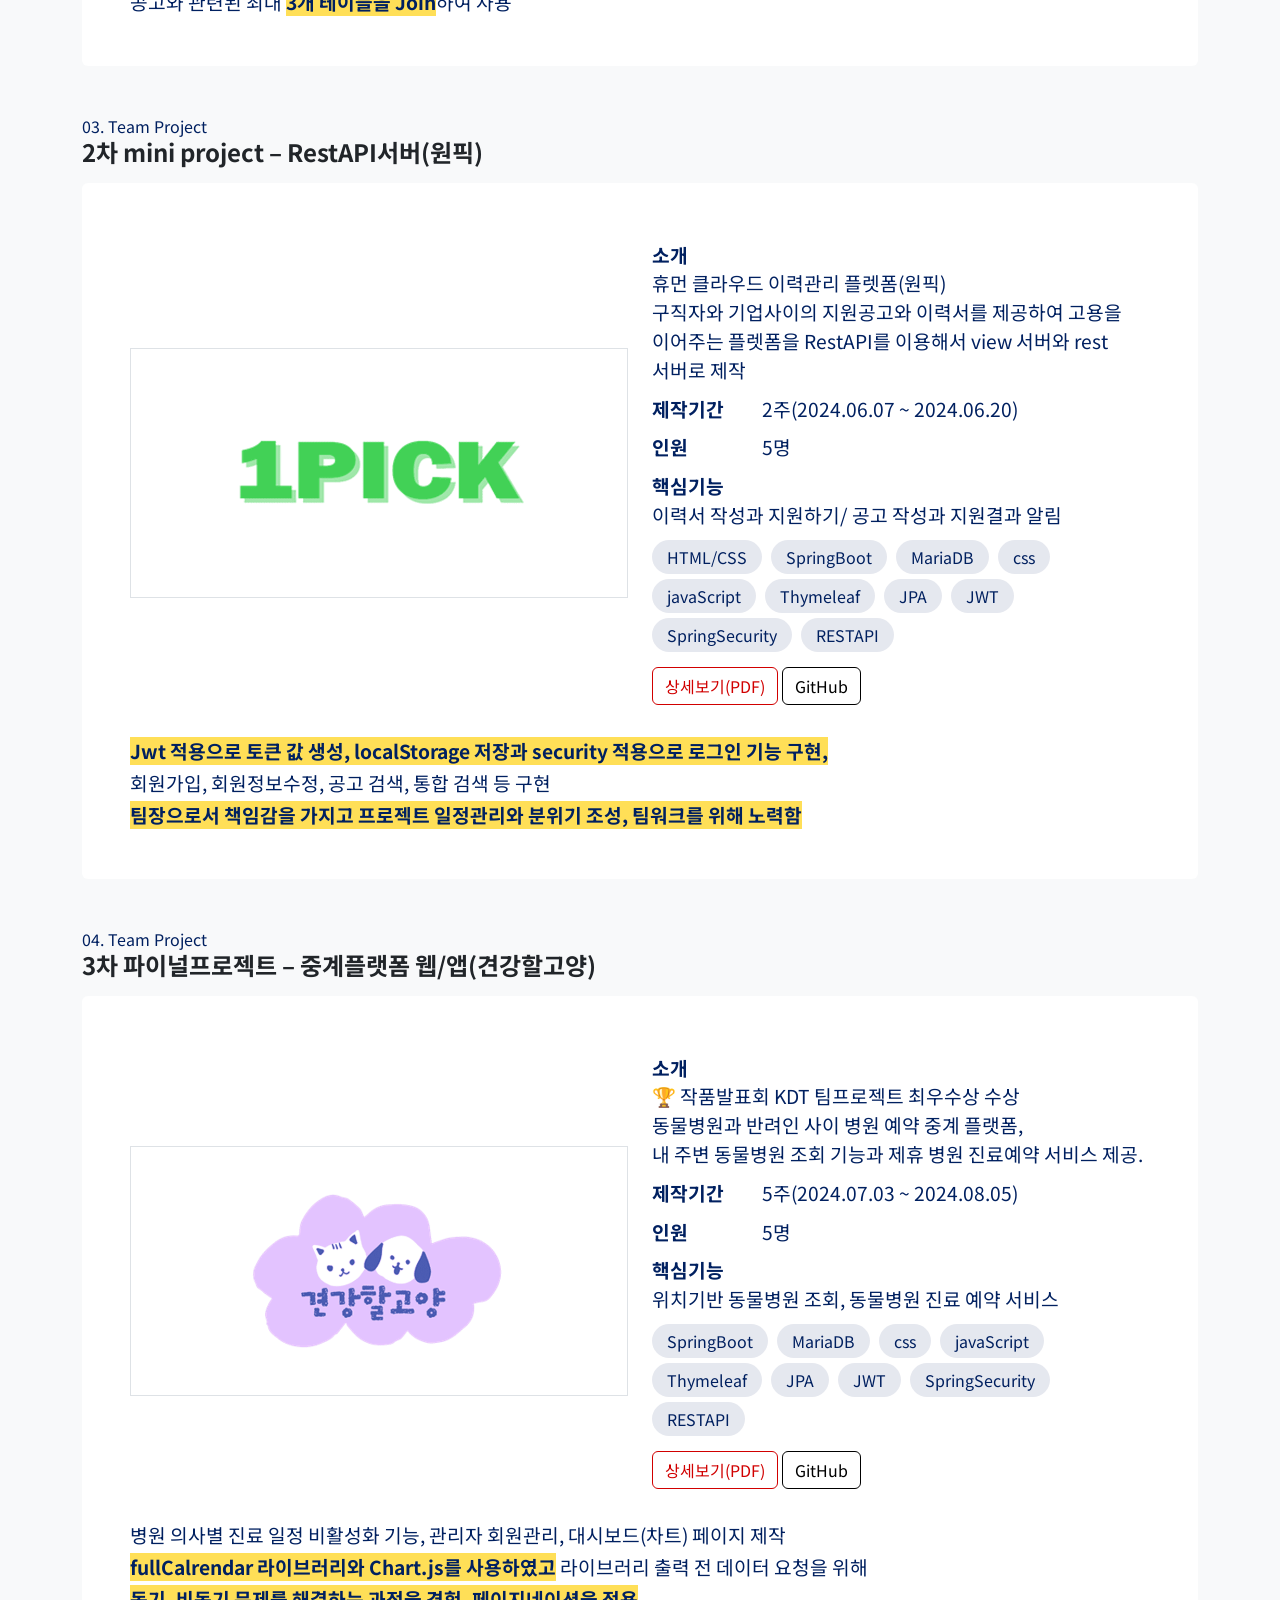
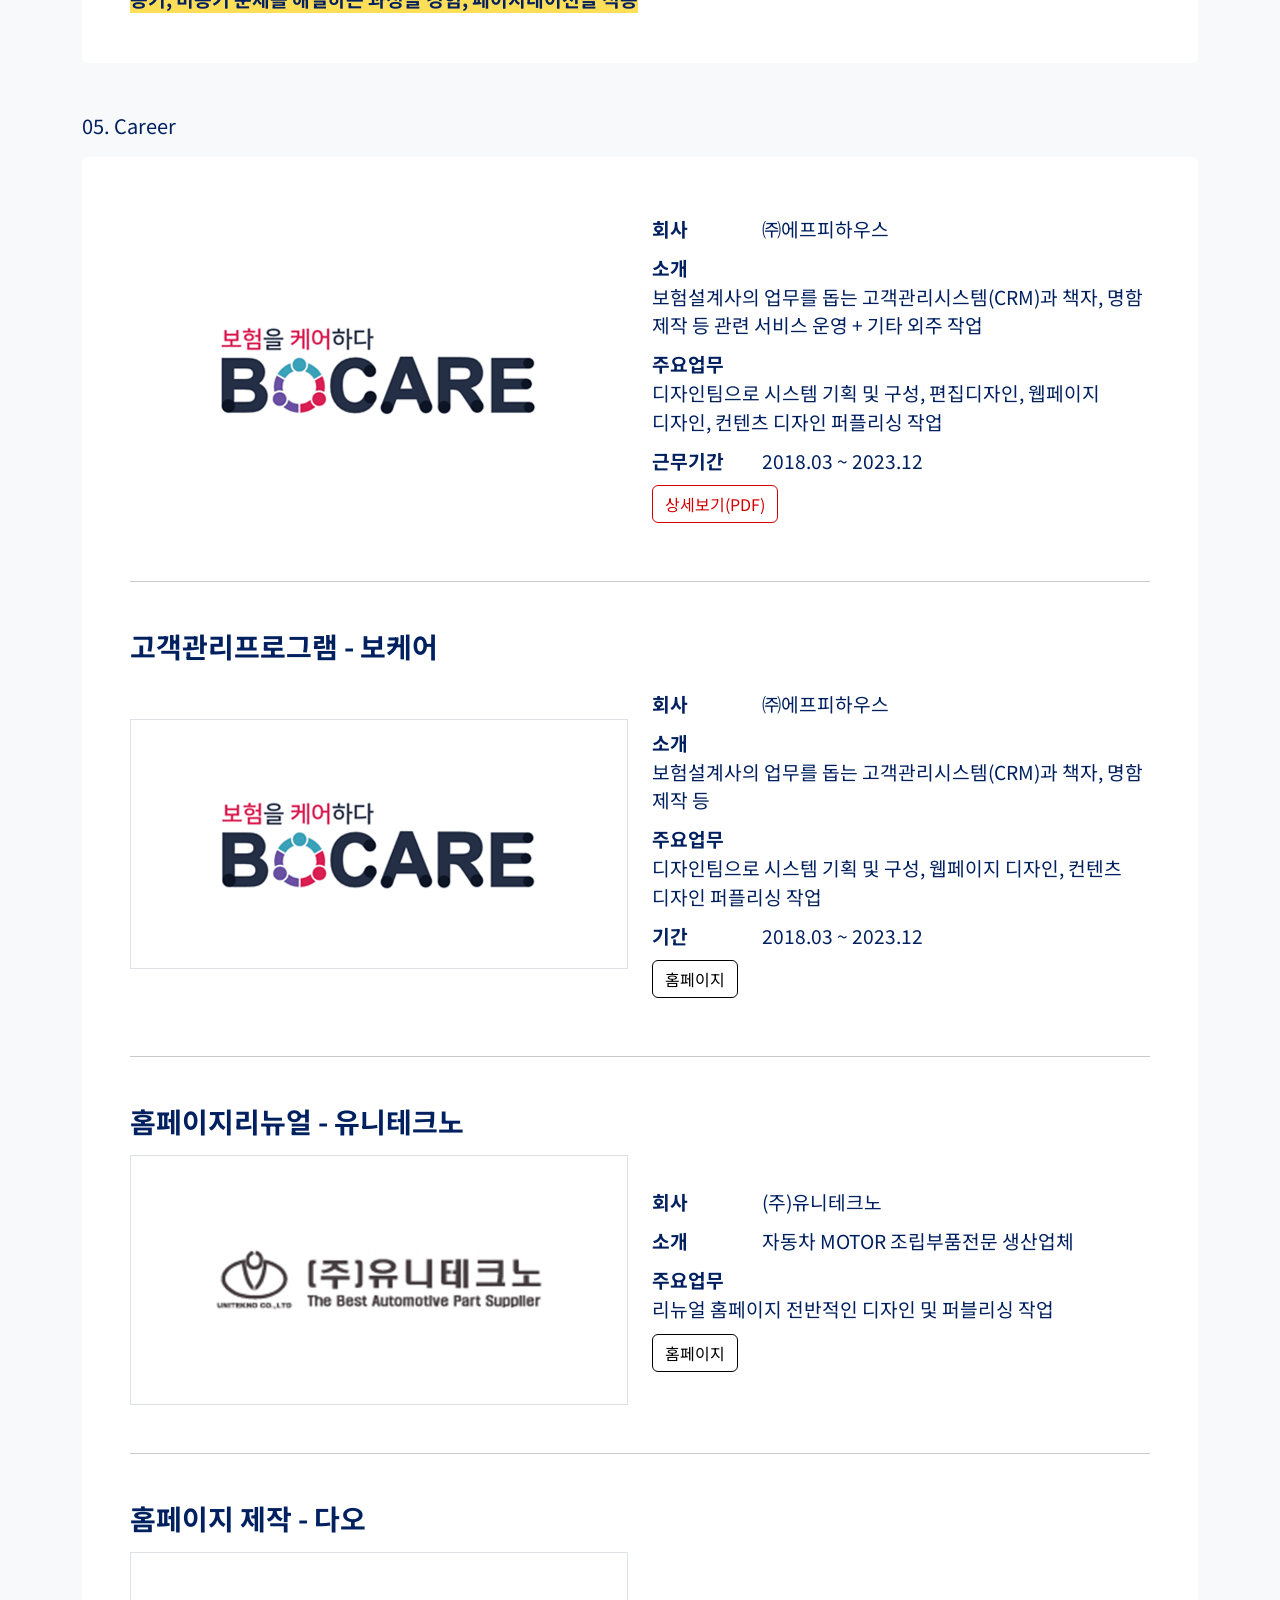
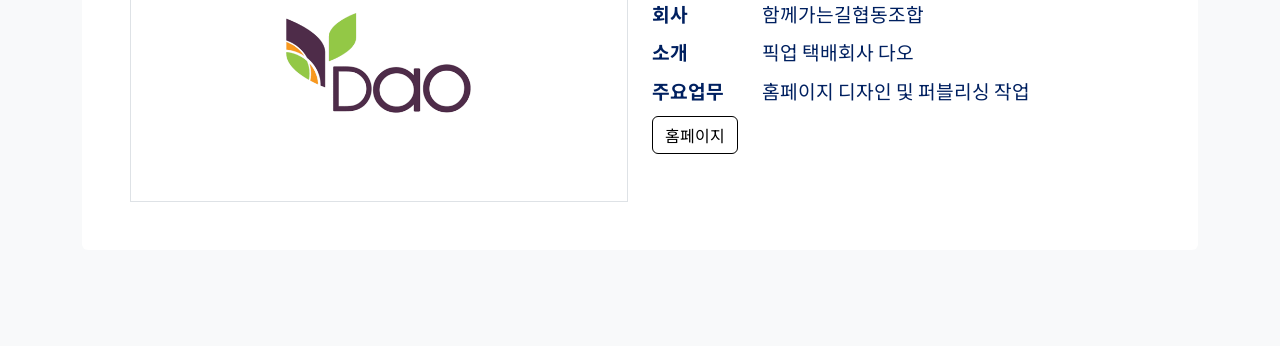
==== commit f950038e: "복구" ====
--- a/portfolio/main.html
+++ b/portfolio/main.html
@@ -725,49 +725,6 @@
 						</div>
 					</div>
 				</div>
-				<article id="inc01">
-    <div class="tit_area" data-aos="fade-in">
-        <h3>About Resort</h3>
-        <h2>Relaxing moments and 
-        breathtaking views, captured for you.</h2>
-        <div class="controls">
-            <span class="arr prev" tabindex="0" role="button" aria-label="Previous slide" aria-controls="swiper-wrapper-e242786748969858"><svg xmlns="http://www.w3.org/2000/svg" width="24" height="24" viewBox="0 0 24 24" fill="none" stroke="currentColor" stroke-width="2" stroke-linecap="round" stroke-linejoin="round" class="feather feather-chevron-left"><polyline points="15 18 9 12 15 6"></polyline></svg></span>
-            <span class="arr next" tabindex="0" role="button" aria-label="Next slide" aria-controls="swiper-wrapper-e242786748969858"><svg xmlns="http://www.w3.org/2000/svg" width="24" height="24" viewBox="0 0 24 24" fill="none" stroke="currentColor" stroke-width="2" stroke-linecap="round" stroke-linejoin="round" class="feather feather-chevron-right"><polyline points="9 18 15 12 9 6"></polyline></svg></span>
-        </div>
-    </di>
-  <div class="swiper inc01_slide" data-aos="fade-up">
-    <ul class="swiper-wrapper">
-      <li class="swiper-slide">      
-                <p>아늑한 조명이 돋보이는 공간</p>          
-                <a href=""><img src="https://ps1044-res.shiningcorp.com/sh_img/include/inc01/img/img01.jpg" alt="img01" /></a>       
-            </li>
-      <li class="swiper-slide">      
-                <p>세심한 배려가 담긴 객실</p>          
-                <a href=""><img src="https://ps1044-res.shiningcorp.com/sh_img/include/inc01/img/img02.jpg" alt="img01" /></a>       
-            </li>
-            <li class="swiper-slide">      
-                <p>편안함을 고려한 인테리어</p>          
-                <a href=""><img src="https://ps1044-res.shiningcorp.com/sh_img/include/inc01/img/img03.jpg" alt="img01" /></a>       
-            </li>
-            <li class="swiper-slide">      
-                <p>섬세하게 준비된 어메니티</p>          
-                <a href=""><img src="https://ps1044-res.shiningcorp.com/sh_img/include/inc01/img/img04.jpg" alt="img01" /></a>       
-            </li>
-            <li class="swiper-slide">      
-                <p>따뜻한 우드톤 인테리어</p>         
-                <a href=""><img src="https://ps1044-res.shiningcorp.com/sh_img/include/inc01/img/img05.jpg" alt="img01" /></a>       
-            </li>           
-      <li class="swiper-slide">      
-                <p>아늑한 조명이 돋보이는 공간</p>          
-                <a href="/sh_page/page6.php"><img src="https://ps1044-res.shiningcorp.com/sh_img/include/inc01/img/img03.jpg" alt="img01" /></a>       
-            </li>
-      <li class="swiper-slide">      
-                <p>세심한 배려가 담긴 객실</p>          
-                <a href=""><img src="https://ps1044-res.shiningcorp.com/sh_img/include/inc01/img/img05.jpg" alt="img01" /></a>       
-            </li>           
-        </ul>
-  </div>    
-</article>
 			</div>
 		</section>
 		<section class="project01-section mt-5" id="project01-section">
@@ -1427,89 +1384,10 @@
 		myModal.addEventListener('shown.bs.modal', () => {
 			myInput.focus()
 		})
-
-		function PanoramaEffect({ swiper, extendParams, on }) {
-        extendParams({
-            panoramaEffect: {
-                depth: 300,
-                rotate: 25
-            }
-        });
-        on("beforeInit", () => {
-            if (swiper.params.effect !== "panorama") return;
-            swiper.classNames.push(`${swiper.params.containerModifierClass}panorama`);
-            swiper.classNames.push(`${swiper.params.containerModifierClass}3d`);
-            
-            Object.assign(swiper.params, { watchSlidesProgress: true });
-            Object.assign(swiper.originalParams, { watchSlidesProgress: true });
-        });
-        on("progress", () => {
-            if (swiper.params.effect !== "panorama") return;
-            
-            const { depth = 200, rotate = 30 } = swiper.params.panoramaEffect;
-            const radian = rotate * Math.PI / 180 / 2;
-            const ratio = 1 / (180 / rotate);
-            
-            swiper.slides.forEach((slide, index) => {
-                const progress = slide.progress;
-                const slideWidth = swiper.slidesSizesGrid[index];
-                const centerOffset = swiper.params.centeredSlides ? 0 : (swiper.params.slidesPerView - 1) * 0.5;
-                const position = progress + centerOffset;
-                const scaleFactor = 1 - Math.cos(position * ratio * Math.PI);
-                const translateX = `${position * (slideWidth / 3) * scaleFactor}px`;
-                const rotateY = `${position * rotate}deg`;
-                const translateZ = `${slideWidth * 0.5 / Math.sin(radian) * scaleFactor - depth}px`;
-
-                slide.style.transform = swiper.params.direction === "horizontal"
-                    ? `translateX(${translateX}) translateZ(${translateZ}) rotateY(${rotateY})`
-                    : `translateY(${translateX}) translateZ(${translateZ}) rotateX(${-rotateY})`;
-            });
-        });
-        on("setTransition", (swiper, speed) => {
-            if (swiper.params.effect === "panorama") {
-                swiper.slides.forEach(slide => {
-                    slide.style.transitionDuration = `${speed}ms`;
-                });
-            }
-        });
-    }
-    new Swiper(".inc01_slide", {
-        modules: [PanoramaEffect],
-        effect: "panorama",
-        slidesPerView: "auto",
-        loop: true,
-        loopAdditionalSlides: 1,
-        spaceBetween:9,
-        centeredSlides: true,
-        panoramaEffect: {
-            depth: 300,
-            rotate: 25
-        },
-        navigation:{
-            prevEl:".prev",
-            nextEl:".next",
-        },
-        breakpoints:{
-            1025:{
-                spaceBetween:30
-            },
-            769:{
-                spaceBetween:20
-            },
-            481:{
-                spaceBetween:15
-            },
-            391:{
-                spaceBetween:12
-            }
-        }
-    });
 	</script>
 	<script src="https://cdn.jsdelivr.net/npm/bootstrap@5.3.3/dist/js/bootstrap.bundle.min.js"
 		integrity="sha384-YvpcrYf0tY3lHB60NNkmXc5s9fDVZLESaAA55NDzOxhy9GkcIdslK1eN7N6jIeHz"
 		crossorigin="anonymous"></script>
-		<link rel="stylesheet" href="https://cdn.jsdelivr.net/npm/swiper@8/swiper-bundle.min.css" />
-<script src="https://cdn.jsdelivr.net/npm/swiper@8/swiper-bundle.min.js"></script>
 </body>
 
 </html>
--- a/portfolio/css/style.css
+++ b/portfolio/css/style.css
@@ -209,75 +209,6 @@
     z-index:9999;
 }
 
-@import url('https://cdn.jsdelivr.net/gh/orioncactus/pretendard/dist/web/static/pretendard-dynamic-subset.css');/* regular - 400, medium - 500, semibold - 600, bold - 700 */ 
-@import url('https://fonts.googleapis.com/css2?family=Ysabeau:ital,wght@0,1..1000;1,1..1000&display=swap');
-
-:root{--k-font:'Pretendard';--e-font:"Ysabeau", sans-serif;--primary:#111}
-body,html {height:100%;margin:0;padding:0}
-ul, li, dl, dt, dd, p, span, h3, h2{margin:0;padding:0}
-a{text-decoration:none}
-ul, li{list-style:none}
-*, :after, :before{-webkit-box-sizing:border-box;-moz-box-sizing:border-box;box-sizing:border-box}
-
-#inc01{overflow:hidden;position:relative;padding-top:215px;font-family:var(--e-font), var(--k-font)}
-
-/* title */
-#inc01 .tit_area{position:relative;z-index:1;text-align:center}
-#inc01 .tit_area h3{font-size:15px;font-weight:700;color:#777;font-family:var(--e-font)}
-#inc01 .tit_area h2{position:relative;z-index:2;padding:25px 0 50px;font-size:45px;font-weight:500;line-height:1.2;white-space:pre-line;color:#222;font-family:var(--e-font)}
-
-/* controls */
-#inc01 .controls{display:flex;align-items:center;justify-content:center;gap:10px;position:relative;z-index:2;padding-bottom:45px}
-#inc01 .controls span{display:flex;align-items:center;justify-content:center;width:60px;height:30px;border:1px solid #e1e1e1;border-radius:5px;color:#e1e1e1;cursor:pointer;transition:0.2s}
-#inc01 .controls span svg{width:18px}
-
-/* slide */
-#inc01 .inc01_slide{overflow:initial;position:relative;width:100%;padding-bottom:50px}
-#inc01 .inc01_slide .swiper-wrapper .swiper-slide{position:relative;width:450px;transition:all .2s;cursor:pointer}
-#inc01 .inc01_slide .swiper-wrapper .swiper-slide p{position:absolute;bottom:8%;left:45px;z-index:2;font-size:19px;font-weight:700;color:#fff;opacity:0;transition:all .2s;font-family:var(--k-font)}
-#inc01 .inc01_slide .swiper-wrapper .swiper-slide a{display:block;position:relative}
-#inc01 .inc01_slide .swiper-wrapper .swiper-slide a::before{content:"";display:block;position:absolute;top:0;left:0;width:100%;height:100%;z-index:1;background:rgba(0, 0, 0, 0.5);opacity:0;transition:all .2s}
-
-/* 반응형 [s] */
-@media (hover:hover){
-#inc01 .controls span:hover{color:#fff;background:#222}
-#inc01 .inc01_slide .swiper-wrapper .swiper-slide:hover p{opacity:1}
-#inc01 .inc01_slide .swiper-wrapper .swiper-slide a:hover::before{opacity:1}
-}
-@media (max-width:1380px){
-}
-@media (max-width:1024px){
-#inc01{padding-top:180px}
-#inc01 .tit_area h2{padding:20px 0 40px;font-size:40px}
-#inc01 .inc01_slide .swiper-wrapper .swiper-slide{width:340px}
-#inc01 .inc01_slide .swiper-wrapper .swiper-slide p{bottom:50%;left:50%;transform:translate(-50%, 50%);width:100%;font-size:17px}
-#inc01 .inc01_slide .swiper-wrapper .swiper-slide img{width:100%;height:100%;object-fit:cover}
-}
-@media (max-width:768px){
-#inc01{padding-top:120px}
-#inc01 .tit_area h2{padding:15px 0 35px;font-size:33px}
-#inc01 .controls{padding-bottom:35px}
-#inc01 .controls span{width:55px;height:28px}
-#inc01 .inc01_slide .swiper-wrapper .swiper-slide{width:300px}
-}
-@media (max-width:480px){
-#inc01{padding-top:90px}
-#inc01 .tit_area h2{padding:12px 0 32px;font-size:26px}
-#inc01 .controls{padding-bottom:25px}
-#inc01 .controls span{width:52px;height:28px}
-#inc01 .controls span svg{width:16px;height:16px}
-#inc01 .inc01_slide{padding-bottom:20px}
-#inc01 .inc01_slide .swiper-wrapper .swiper-slide p{font-size:16px} 
-}
-@media (max-width:390px){
-#inc01{padding-top:80px}
-#inc01 .tit_area h2{padding:10px 0 30px;font-size:23px}
-#inc01 .controls{padding-bottom:20px}
-#inc01 .controls span{width:48px;height:26px}
-#inc01 .controls span svg{width:14px;height:14px}
-#inc01 .inc01_slide{padding-bottom:0px}
-#inc01 .inc01_slide .swiper-wrapper .swiper-slide{width:280px}
-}
-/* 반응형 [e] */
+
   
  
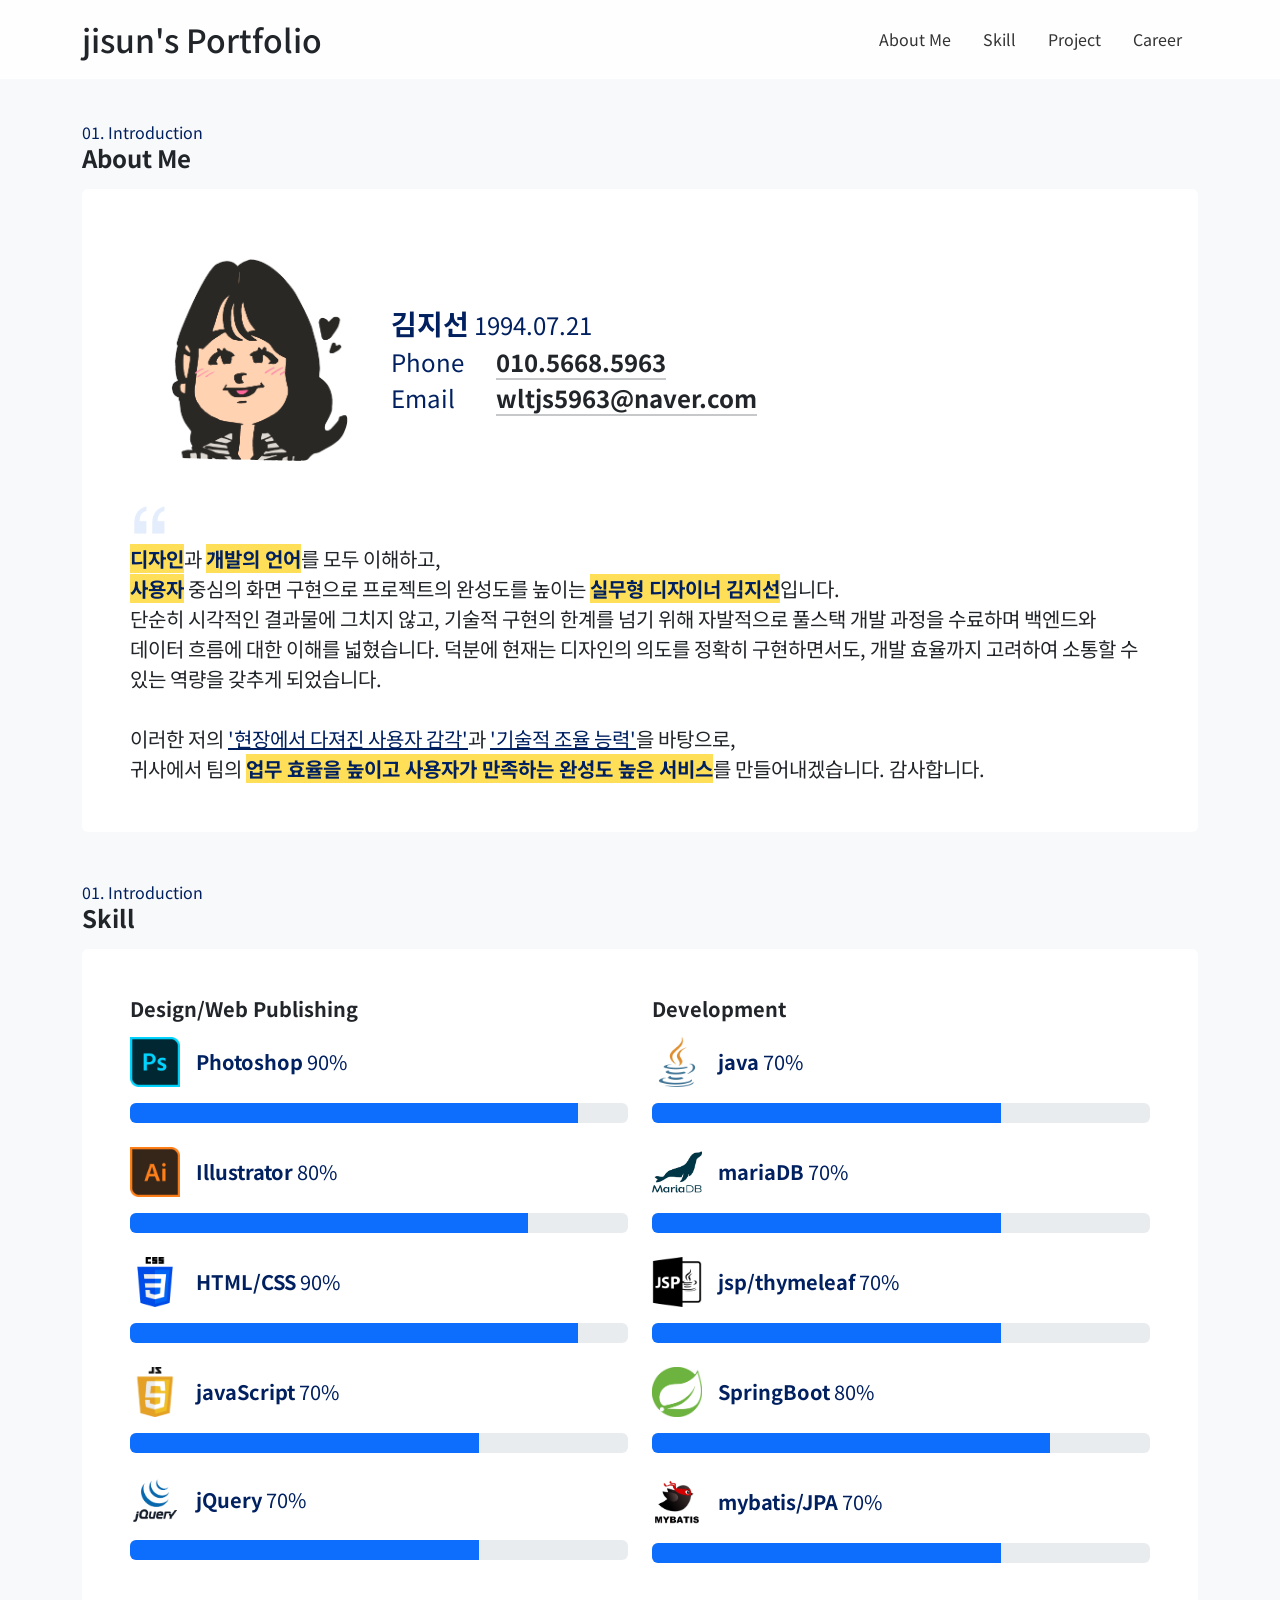
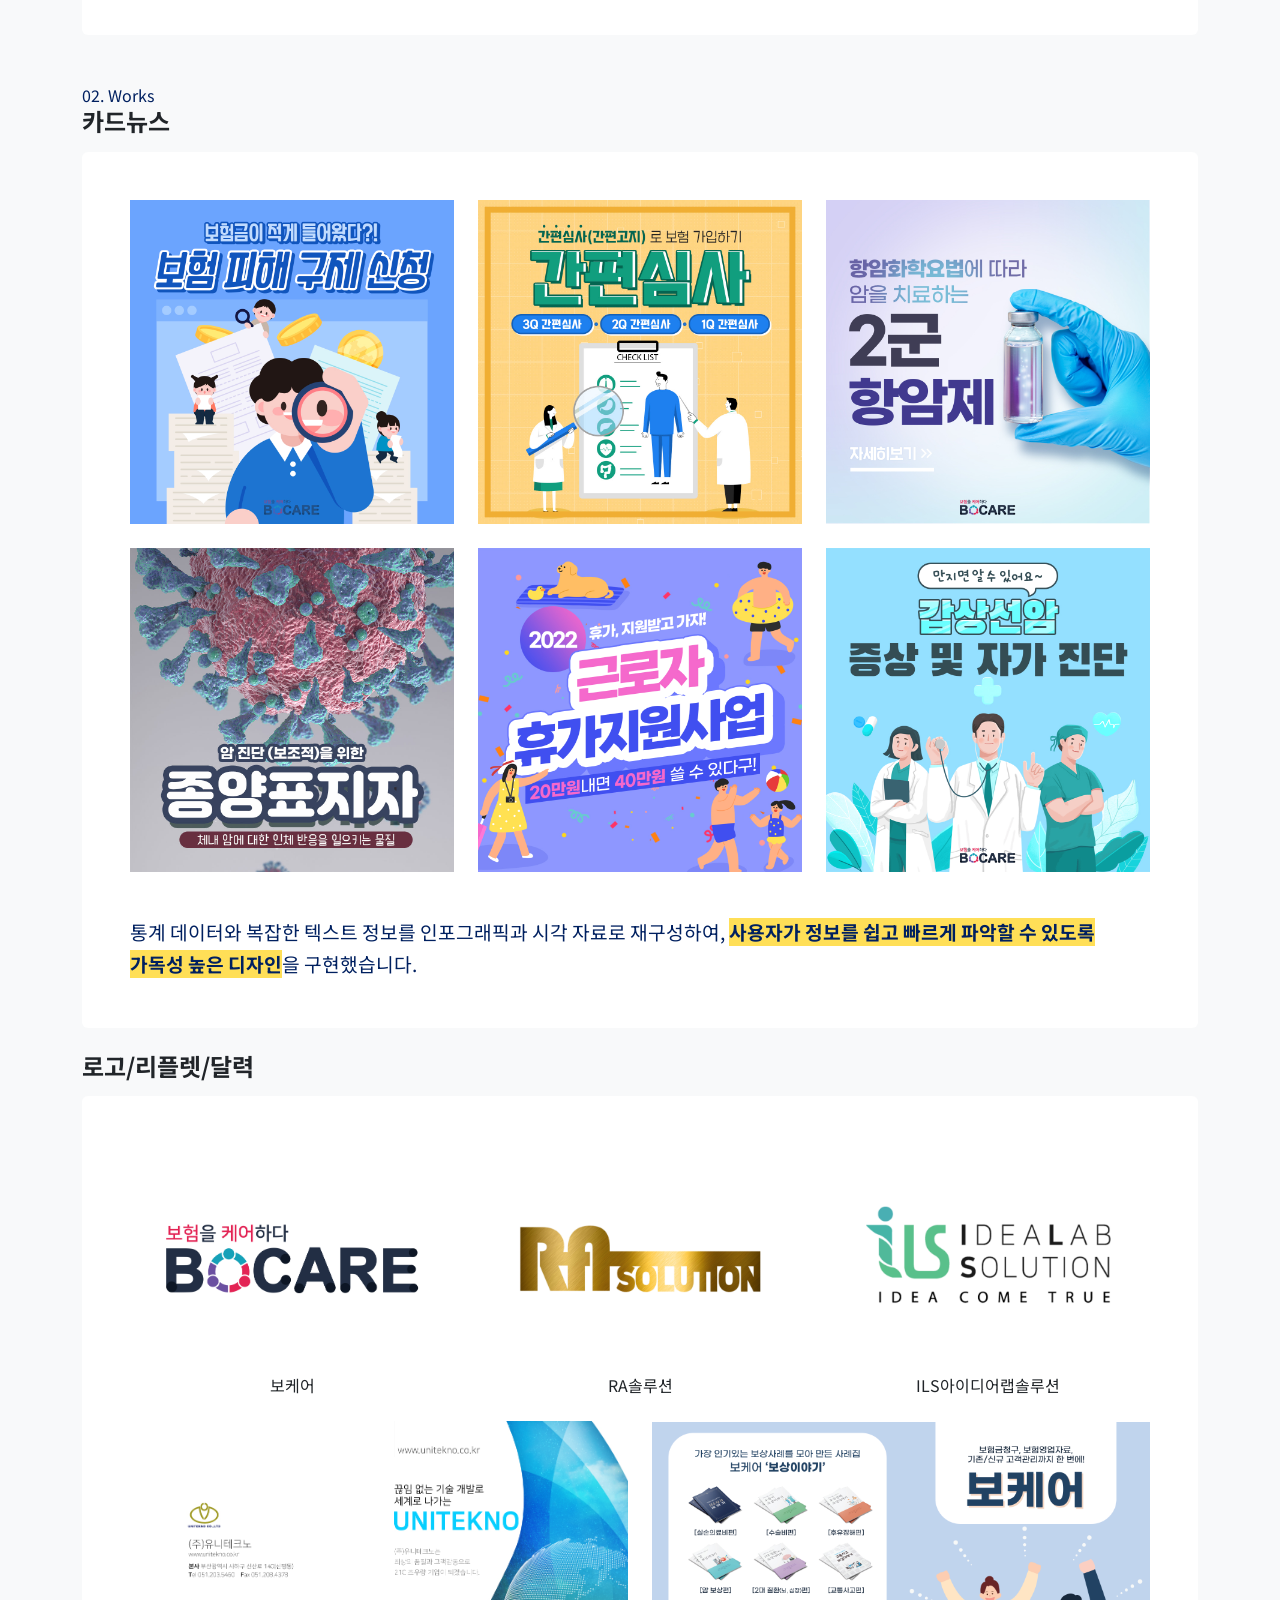
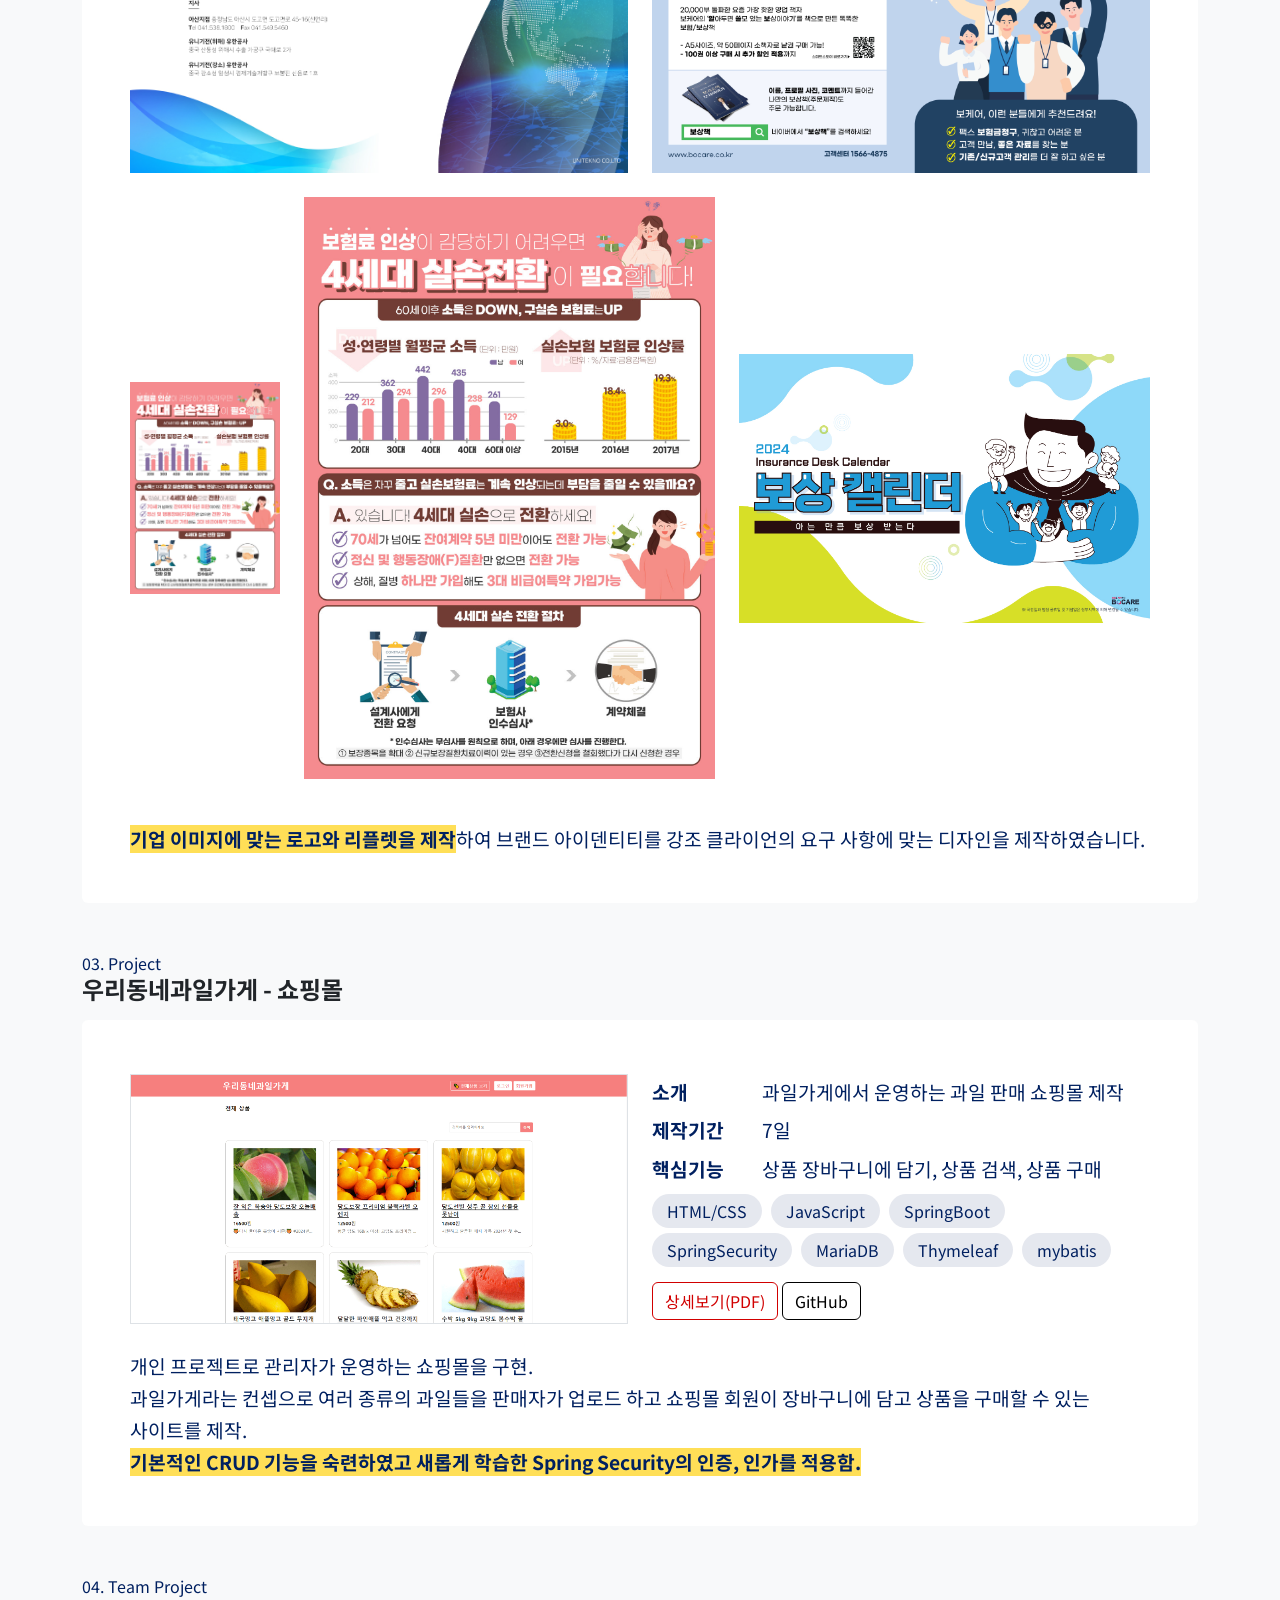
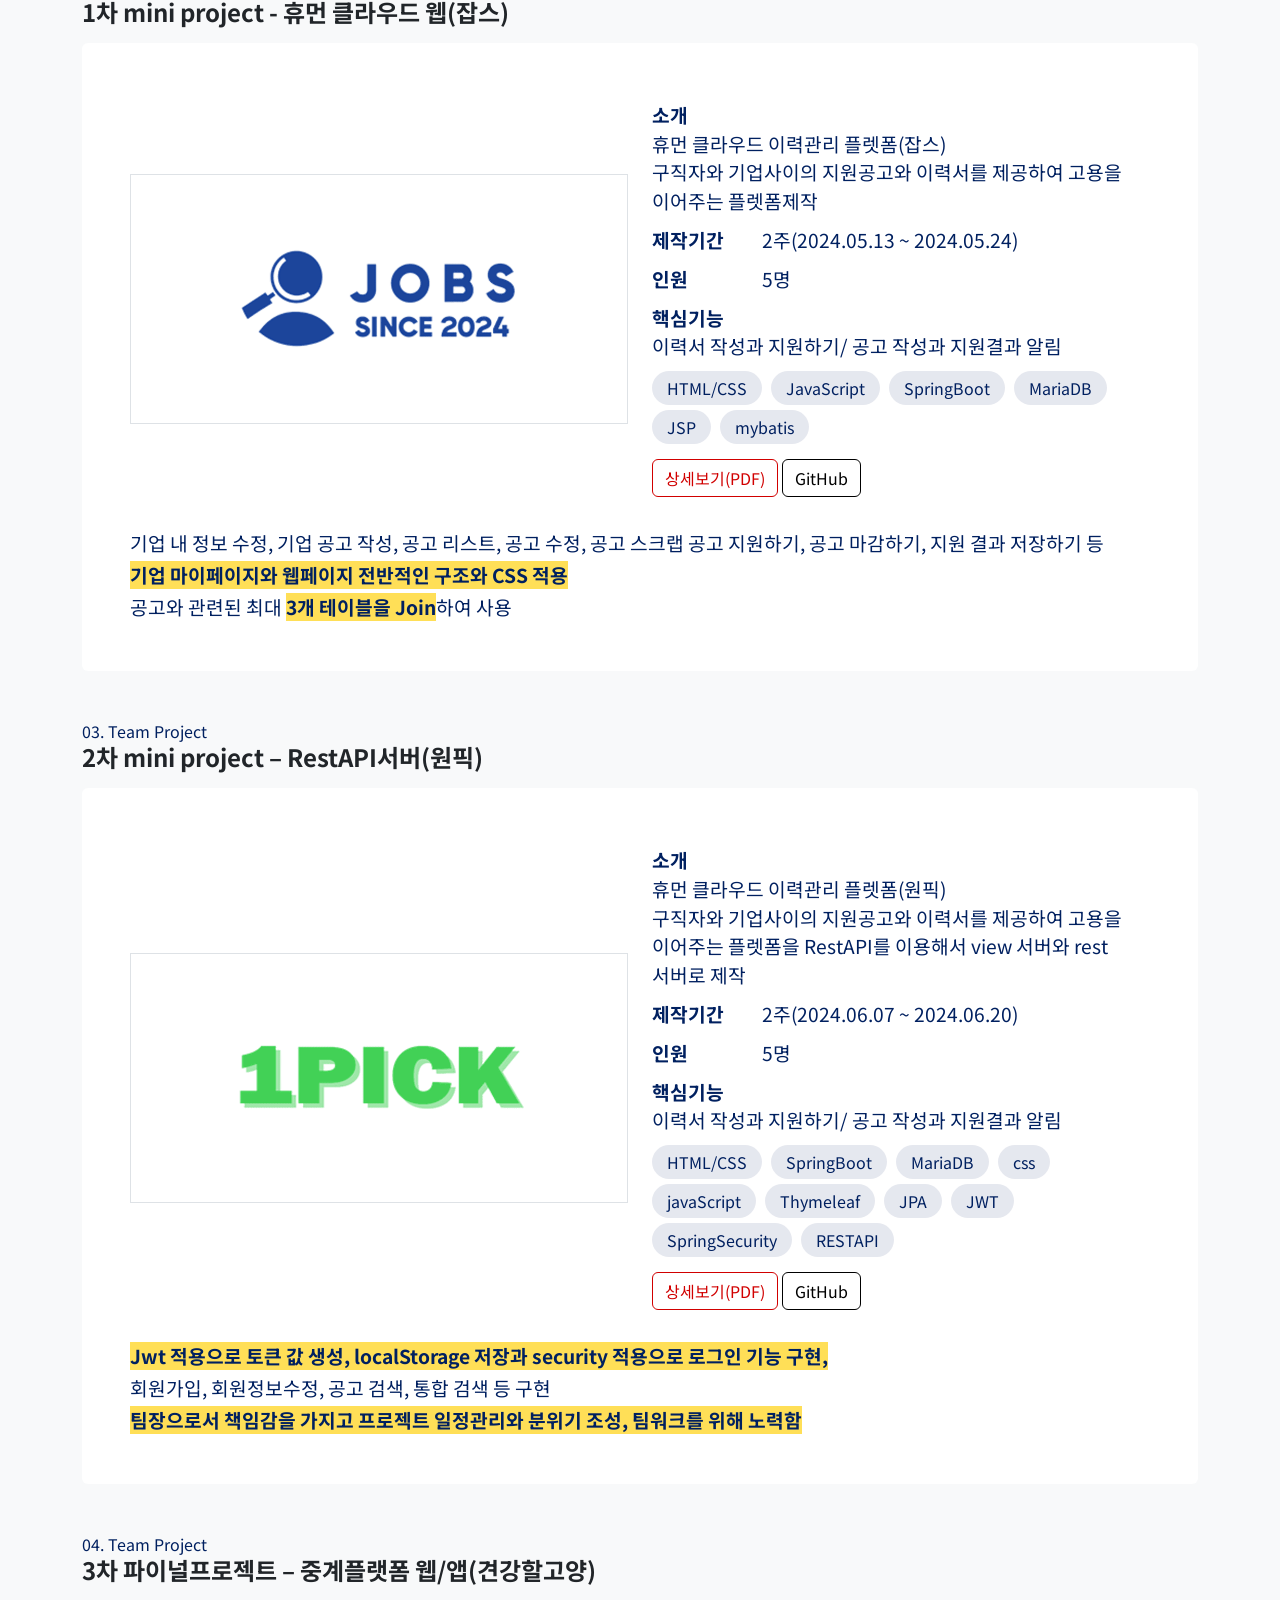
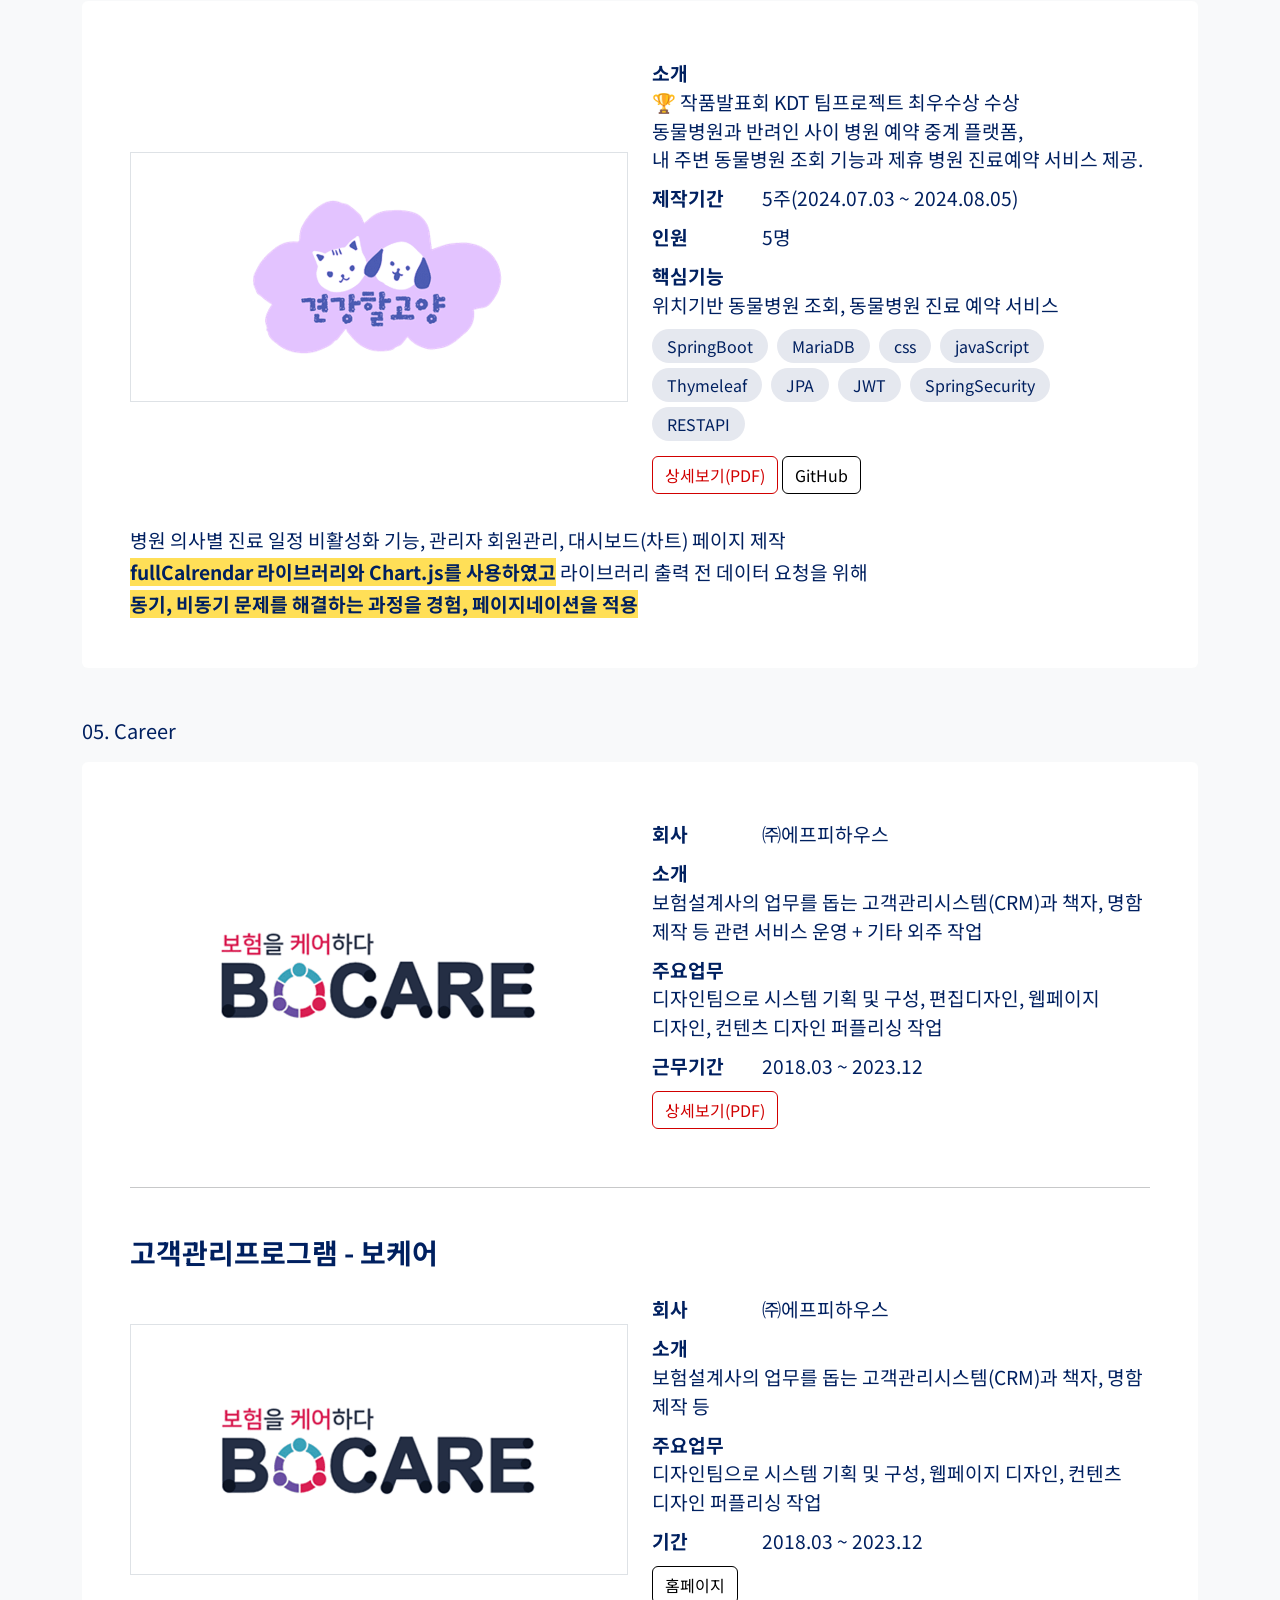
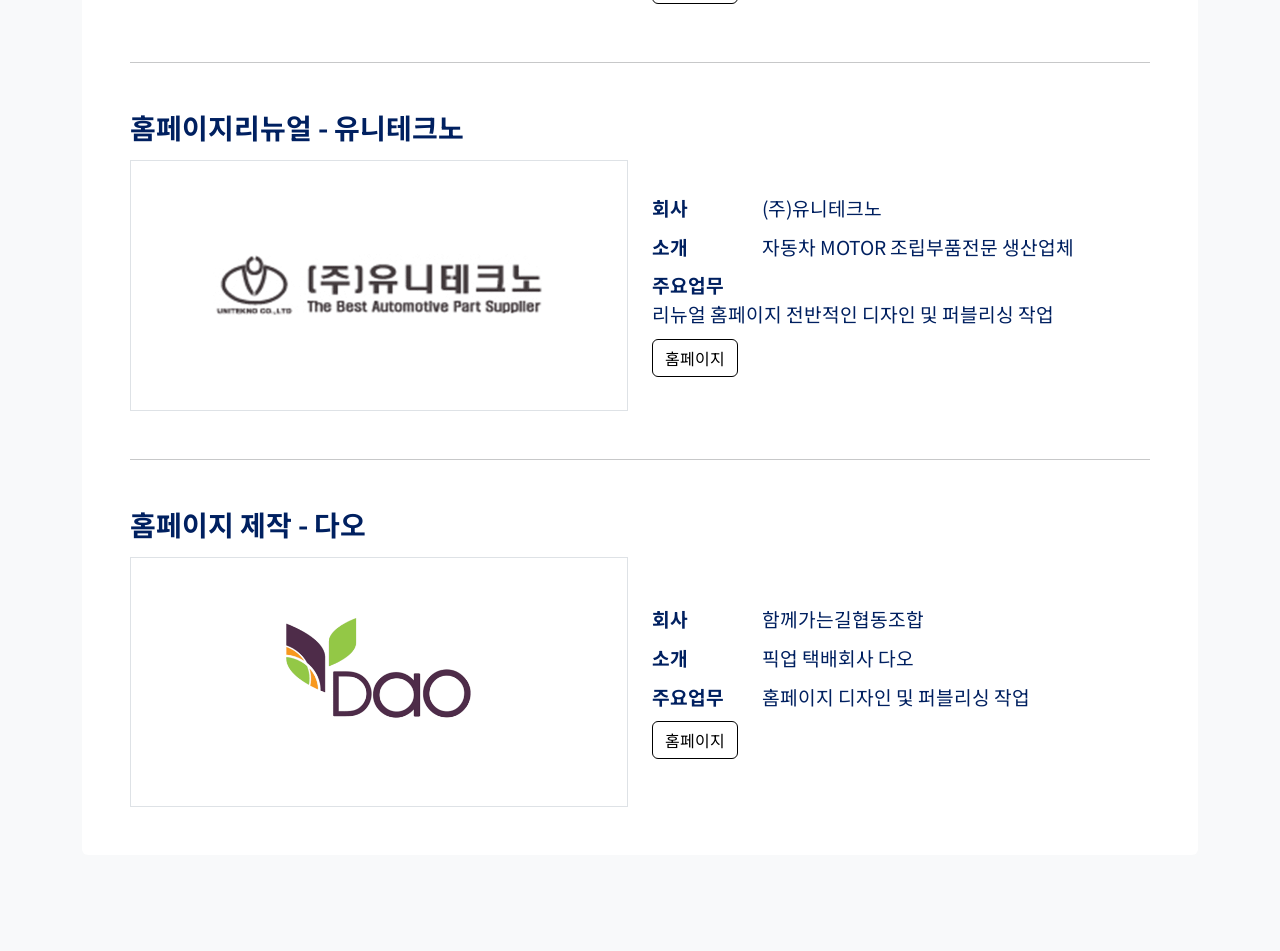
==== commit bb753e1a: "달력 업로드" ====
--- a/portfolio/main.html
+++ b/portfolio/main.html
@@ -583,7 +583,7 @@
 						</div>
 					</div>
 				</div>
-				<h4 class="fw-bold mb-3 mt-4">로고/리플렛</h4>
+				<h4 class="fw-bold mb-3 mt-4">로고/리플렛/달력</h4>
 				<div class="bg-white p-3 p-md-5 rounded">
 					<div class="row align-items-center">
 						<div class="col-lg-4 mb-4">
@@ -701,6 +701,234 @@
 												</button>
 												<button class="carousel-control-next" type="button"
 													data-bs-target="#leaflet02_Autoplaying" data-bs-slide="next">
+													<span class="carousel-control-next-icon" aria-hidden="true"></span>
+													<span class="visually-hidden">Next</span>
+												</button>
+											</div>
+										</div>
+										<div class="modal-footer">
+											<button type="button" class="btn btn-secondary"
+												data-bs-dismiss="modal">닫기</button>
+										</div>
+									</div>
+								</div>
+							</div>
+
+						</div>
+						<div class="col-lg-2 mb-4">
+							<a href="#" data-bs-toggle="modal" data-bs-target="#leaflet03_modal">
+								<img src="/portfolio/images/works/leaflet03/01.jpg" class="d-block w-100" alt="리플렛3">
+							</a>
+							<!-- Modal -->
+							<div class="modal fade" id="leaflet03_modal" tabindex="-1"
+								aria-labelledby="leaflet03_modalLabel" aria-hidden="true">
+								<div class="modal-dialog">
+									<div class="modal-content">
+										<div class="modal-header">
+											<h1 class="modal-title fs-5" id="leaflet03_modalLabel">리플렛3</h1>
+											<button type="button" class="btn-close" data-bs-dismiss="modal"
+												aria-label="Close"></button>
+										</div>
+										<div class="modal-body">
+											<div id="leaflet03_Autoplaying" class="carousel slide border"
+												data-bs-ride="carousel">
+												<div class="carousel-inner">
+													<div class="carousel-item active">
+														<img src="/portfolio/images/works/leaflet03/01.jpg"
+															class="d-block w-100" alt="리플렛3">
+													</div>
+													<div class="carousel-item">
+														<img src="/portfolio/images/works/leaflet03/02.jpg"
+															class="d-block w-100" alt="리플렛3">
+													</div>
+													<div class="carousel-item">
+														<img src="/portfolio/images/works/leaflet03/03.jpg"
+															class="d-block w-100" alt="리플렛3">
+													</div>
+													<div class="carousel-item">
+														<img src="/portfolio/images/works/leaflet03/04.jpg"
+															class="d-block w-100" alt="리플렛3">
+													</div>
+													<div class="carousel-item">
+														<img src="/portfolio/images/works/leaflet03/05.jpg"
+															class="d-block w-100" alt="리플렛3">
+													</div>
+													<div class="carousel-item">
+														<img src="/portfolio/images/works/leaflet03/06.jpg"
+															class="d-block w-100" alt="리플렛3">
+													</div>
+													<div class="carousel-item">
+														<img src="/portfolio/images/works/leaflet03/07.jpg"
+															class="d-block w-100" alt="리플렛3">
+													</div>
+													<div class="carousel-item">
+														<img src="/portfolio/images/works/leaflet03/08.jpg"
+															class="d-block w-100" alt="리플렛3">
+													</div>
+													<div class="carousel-item">
+														<img src="/portfolio/images/works/leaflet03/09.jpg"
+															class="d-block w-100" alt="리플렛3">
+													</div>
+												</div>
+												<button class="carousel-control-prev" type="button"
+													data-bs-target="#leaflet03_Autoplaying" data-bs-slide="prev">
+													<span class="carousel-control-prev-icon" aria-hidden="true"></span>
+													<span class="visually-hidden">Previous</span>
+												</button>
+												<button class="carousel-control-next" type="button"
+													data-bs-target="#leaflet03_Autoplaying" data-bs-slide="next">
+													<span class="carousel-control-next-icon" aria-hidden="true"></span>
+													<span class="visually-hidden">Next</span>
+												</button>
+											</div>
+										</div>
+										<div class="modal-footer">
+											<button type="button" class="btn btn-secondary"
+												data-bs-dismiss="modal">닫기</button>
+										</div>
+									</div>
+								</div>
+							</div>
+
+						</div>
+						<div class="col-lg-5 mb-4">
+							<a href="#" data-bs-toggle="modal" data-bs-target="#leaflet03_modal">
+								<img src="/portfolio/images/works/leaflet03/01.jpg" class="d-block w-100" alt="리플렛3">
+							</a>
+							<!-- Modal -->
+							<div class="modal fade" id="leaflet03_modal" tabindex="-1"
+								aria-labelledby="leaflet03_modalLabel" aria-hidden="true">
+								<div class="modal-dialog">
+									<div class="modal-content">
+										<div class="modal-header">
+											<h1 class="modal-title fs-5" id="leaflet03_modalLabel">리플렛3</h1>
+											<button type="button" class="btn-close" data-bs-dismiss="modal"
+												aria-label="Close"></button>
+										</div>
+										<div class="modal-body">
+											<div id="leaflet03_Autoplaying" class="carousel slide border"
+												data-bs-ride="carousel">
+												<div class="carousel-inner">
+													<div class="carousel-item active">
+														<img src="/portfolio/images/works/leaflet03/01.jpg"
+															class="d-block w-100" alt="리플렛3">
+													</div>
+													<div class="carousel-item">
+														<img src="/portfolio/images/works/leaflet03/02.jpg"
+															class="d-block w-100" alt="리플렛3">
+													</div>
+													<div class="carousel-item">
+														<img src="/portfolio/images/works/leaflet03/03.jpg"
+															class="d-block w-100" alt="리플렛3">
+													</div>
+													<div class="carousel-item">
+														<img src="/portfolio/images/works/leaflet03/04.jpg"
+															class="d-block w-100" alt="리플렛3">
+													</div>
+													<div class="carousel-item">
+														<img src="/portfolio/images/works/leaflet03/05.jpg"
+															class="d-block w-100" alt="리플렛3">
+													</div>
+													<div class="carousel-item">
+														<img src="/portfolio/images/works/leaflet03/06.jpg"
+															class="d-block w-100" alt="리플렛3">
+													</div>
+													<div class="carousel-item">
+														<img src="/portfolio/images/works/leaflet03/07.jpg"
+															class="d-block w-100" alt="리플렛3">
+													</div>
+													<div class="carousel-item">
+														<img src="/portfolio/images/works/leaflet03/08.jpg"
+															class="d-block w-100" alt="리플렛3">
+													</div>
+													<div class="carousel-item">
+														<img src="/portfolio/images/works/leaflet03/09.jpg"
+															class="d-block w-100" alt="리플렛3">
+													</div>
+												</div>
+												<button class="carousel-control-prev" type="button"
+													data-bs-target="#leaflet03_Autoplaying" data-bs-slide="prev">
+													<span class="carousel-control-prev-icon" aria-hidden="true"></span>
+													<span class="visually-hidden">Previous</span>
+												</button>
+												<button class="carousel-control-next" type="button"
+													data-bs-target="#leaflet03_Autoplaying" data-bs-slide="next">
+													<span class="carousel-control-next-icon" aria-hidden="true"></span>
+													<span class="visually-hidden">Next</span>
+												</button>
+											</div>
+										</div>
+										<div class="modal-footer">
+											<button type="button" class="btn btn-secondary"
+												data-bs-dismiss="modal">닫기</button>
+										</div>
+									</div>
+								</div>
+							</div>
+
+						</div>
+						<div class="col-lg-5 mb-4">
+							<a href="#" data-bs-toggle="modal" data-bs-target="#calendar_modal">
+								<img src="/portfolio/images/works/calendar/01.jpg" class="d-block w-100" alt="달력">
+							</a>
+							<!-- Modal -->
+							<div class="modal fade" id="calendar_modal" tabindex="-1"
+								aria-labelledby="calendar_modalLabel" aria-hidden="true">
+								<div class="modal-dialog">
+									<div class="modal-content">
+										<div class="modal-header">
+											<h1 class="modal-title fs-5" id="calendar_modalLabel">달력</h1>
+											<button type="button" class="btn-close" data-bs-dismiss="modal"
+												aria-label="Close"></button>
+										</div>
+										<div class="modal-body">
+											<div id="calendar_Autoplaying" class="carousel slide border"
+												data-bs-ride="carousel">
+												<div class="carousel-inner">
+													<div class="carousel-item active">
+														<img src="/portfolio/images/works/calendar/01.jpg"
+															class="d-block w-100" alt="달력">
+													</div>
+													<div class="carousel-item">
+														<img src="/portfolio/images/works/calendar/02.jpg"
+															class="d-block w-100" alt="달력">
+													</div>
+													<div class="carousel-item">
+														<img src="/portfolio/images/works/calendar/03.jpg"
+															class="d-block w-100" alt="달력">
+													</div>
+													<div class="carousel-item">
+														<img src="/portfolio/images/works/calendar/04.jpg"
+															class="d-block w-100" alt="달력">
+													</div>
+													<div class="carousel-item">
+														<img src="/portfolio/images/works/calendar/05.jpg"
+															class="d-block w-100" alt="달력">
+													</div>
+													<div class="carousel-item">
+														<img src="/portfolio/images/works/calendar/06.jpg"
+															class="d-block w-100" alt="달력">
+													</div>
+													<div class="carousel-item">
+														<img src="/portfolio/images/works/calendar/07.jpg"
+															class="d-block w-100" alt="달력">
+													</div>
+													<div class="carousel-item">
+														<img src="/portfolio/images/works/calendar/08.jpg"
+															class="d-block w-100" alt="달력">
+													</div>
+													<div class="carousel-item">
+														<img src="/portfolio/images/works/calendar/09.jpg"
+															class="d-block w-100" alt="달력">
+													</div>
+												</div>
+												<button class="carousel-control-prev" type="button"
+													data-bs-target="#calendar_Autoplaying" data-bs-slide="prev">
+													<span class="carousel-control-prev-icon" aria-hidden="true"></span>
+													<span class="visually-hidden">Previous</span>
+												</button>
+												<button class="carousel-control-next" type="button"
+													data-bs-target="#calendar_Autoplaying" data-bs-slide="next">
 													<span class="carousel-control-next-icon" aria-hidden="true"></span>
 													<span class="visually-hidden">Next</span>
 												</button>
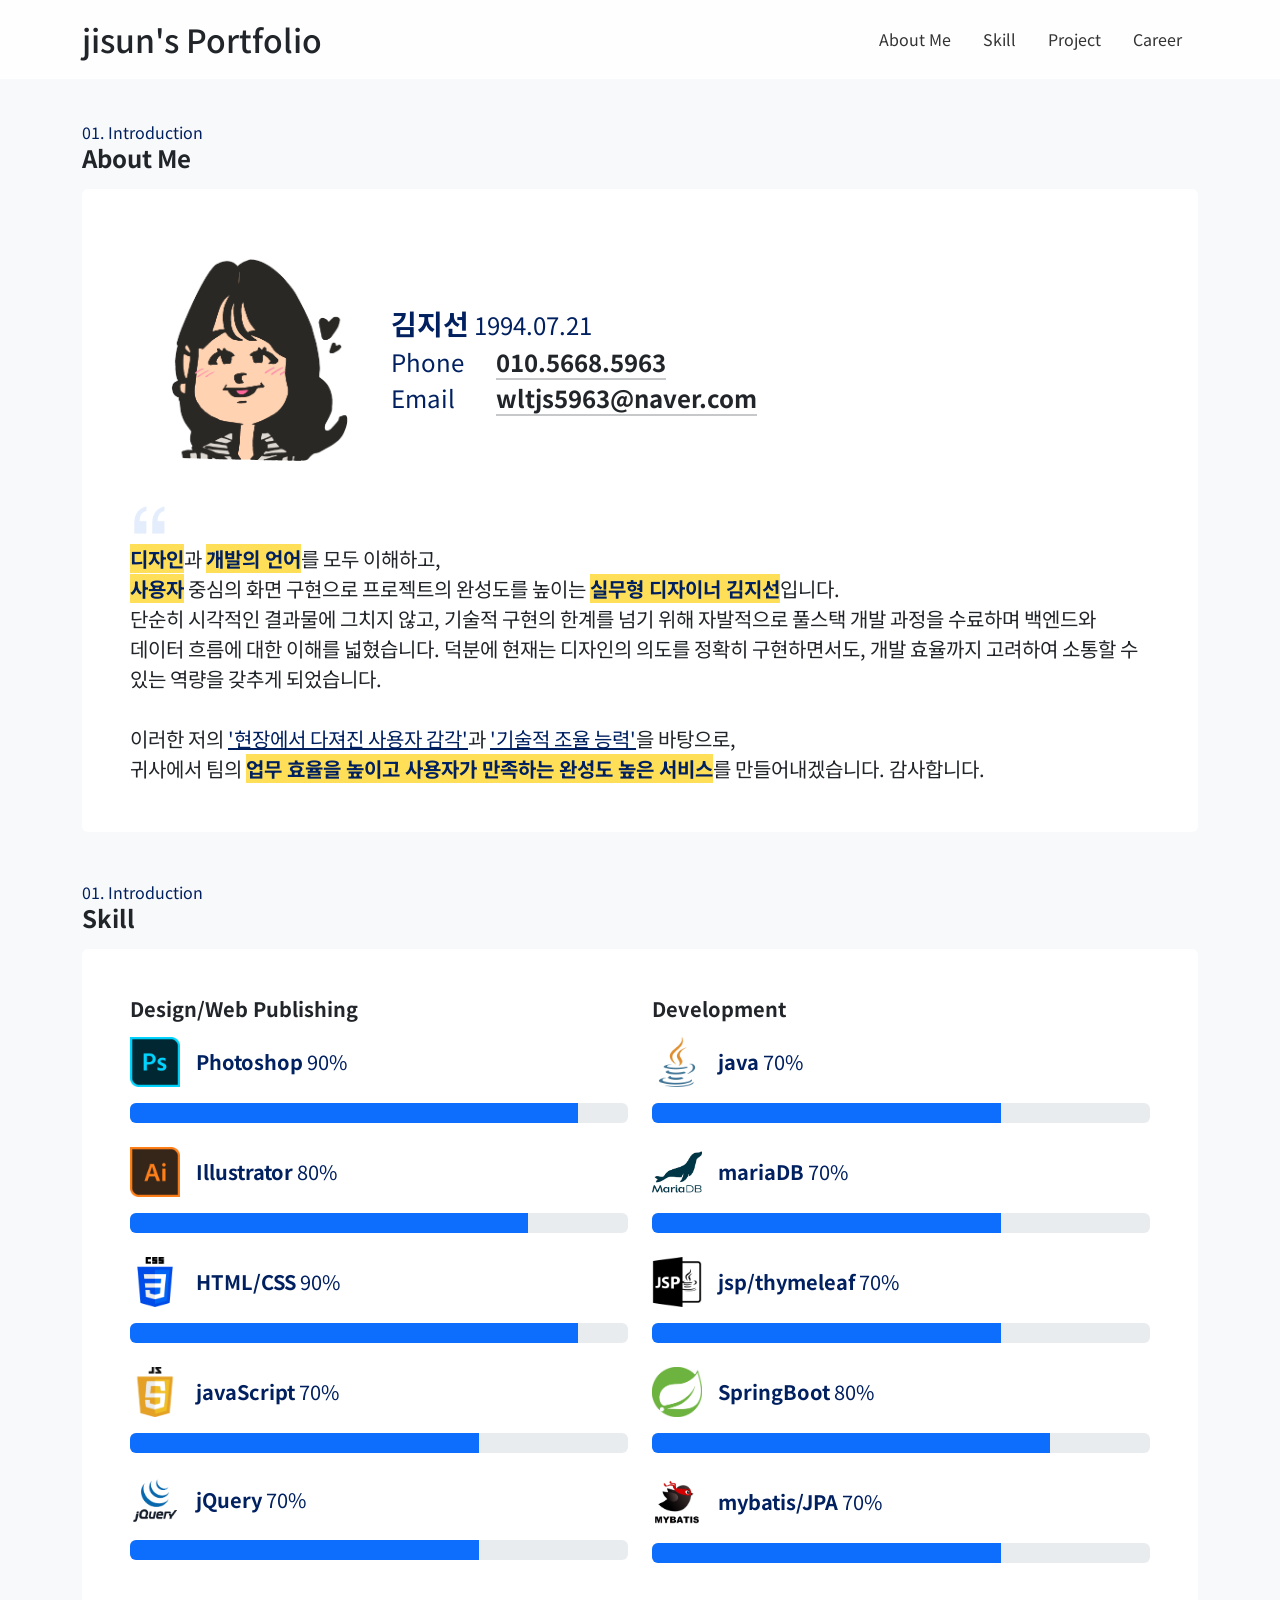
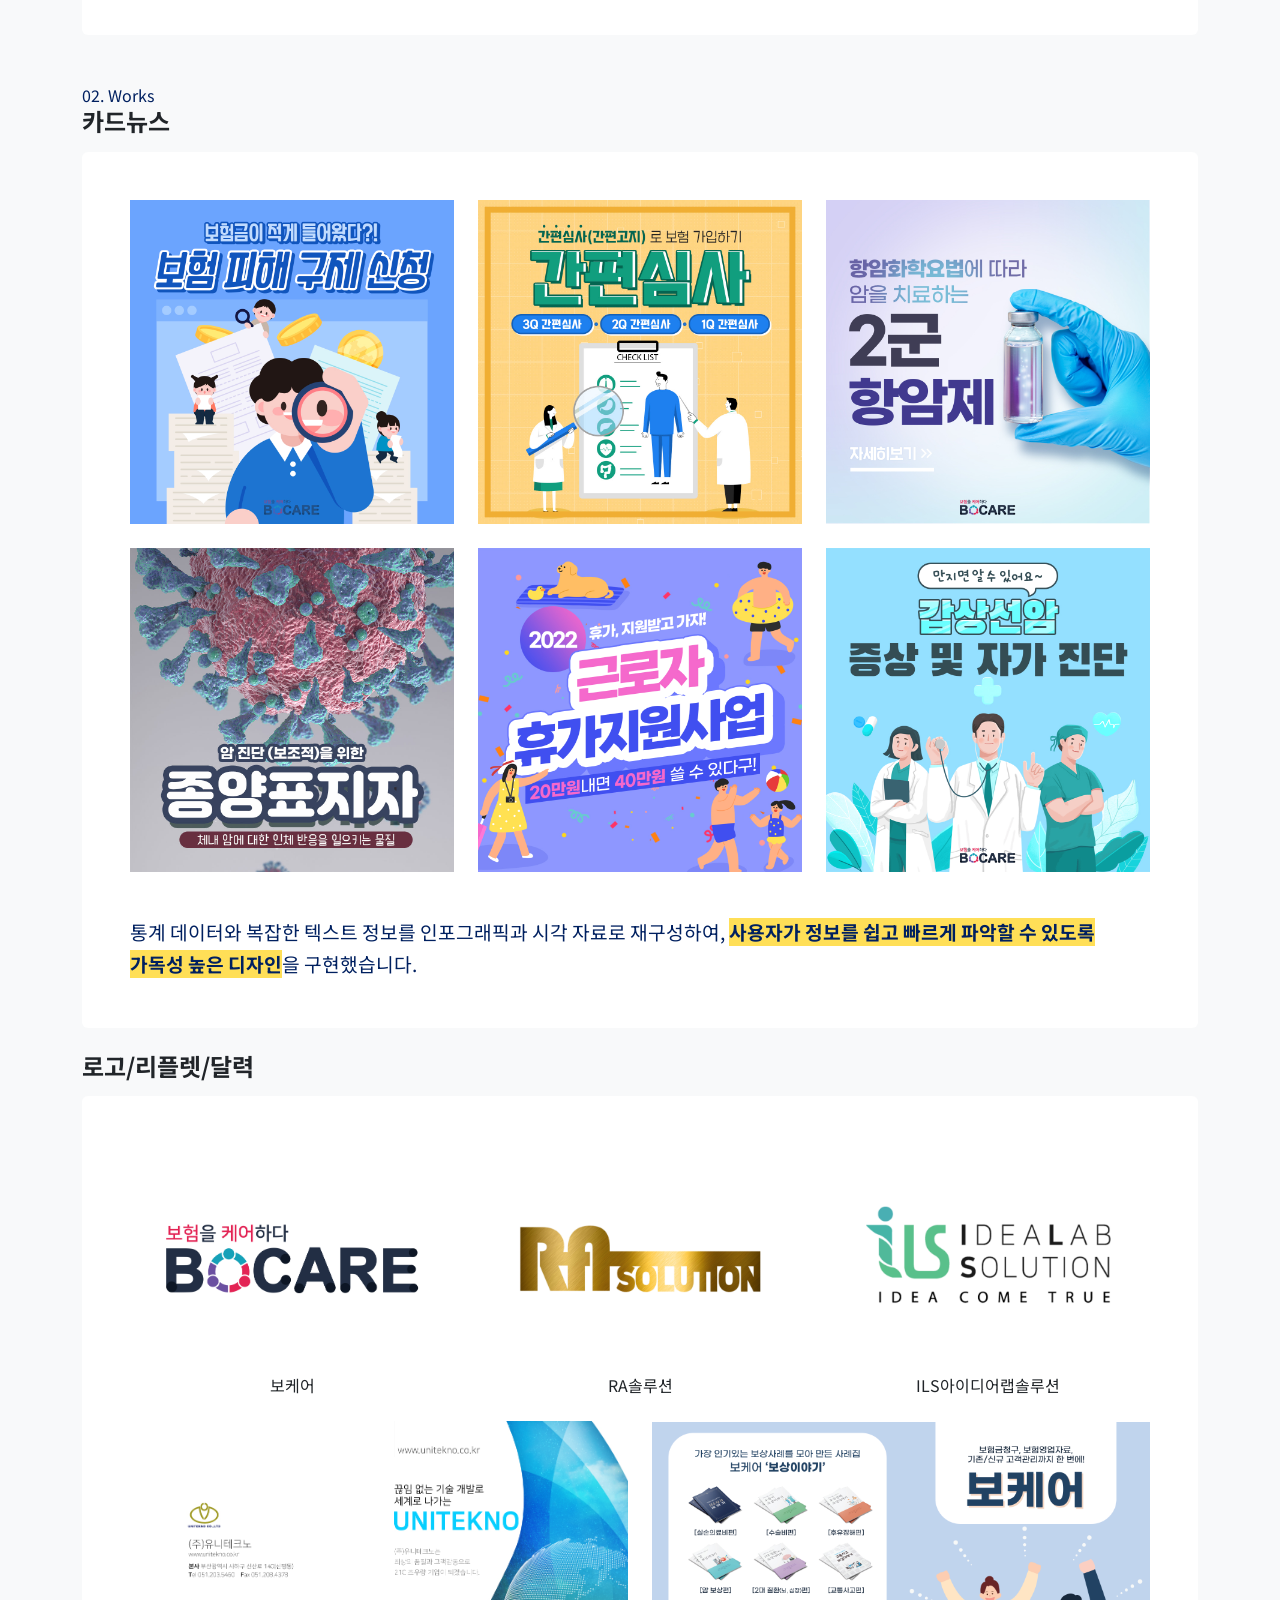
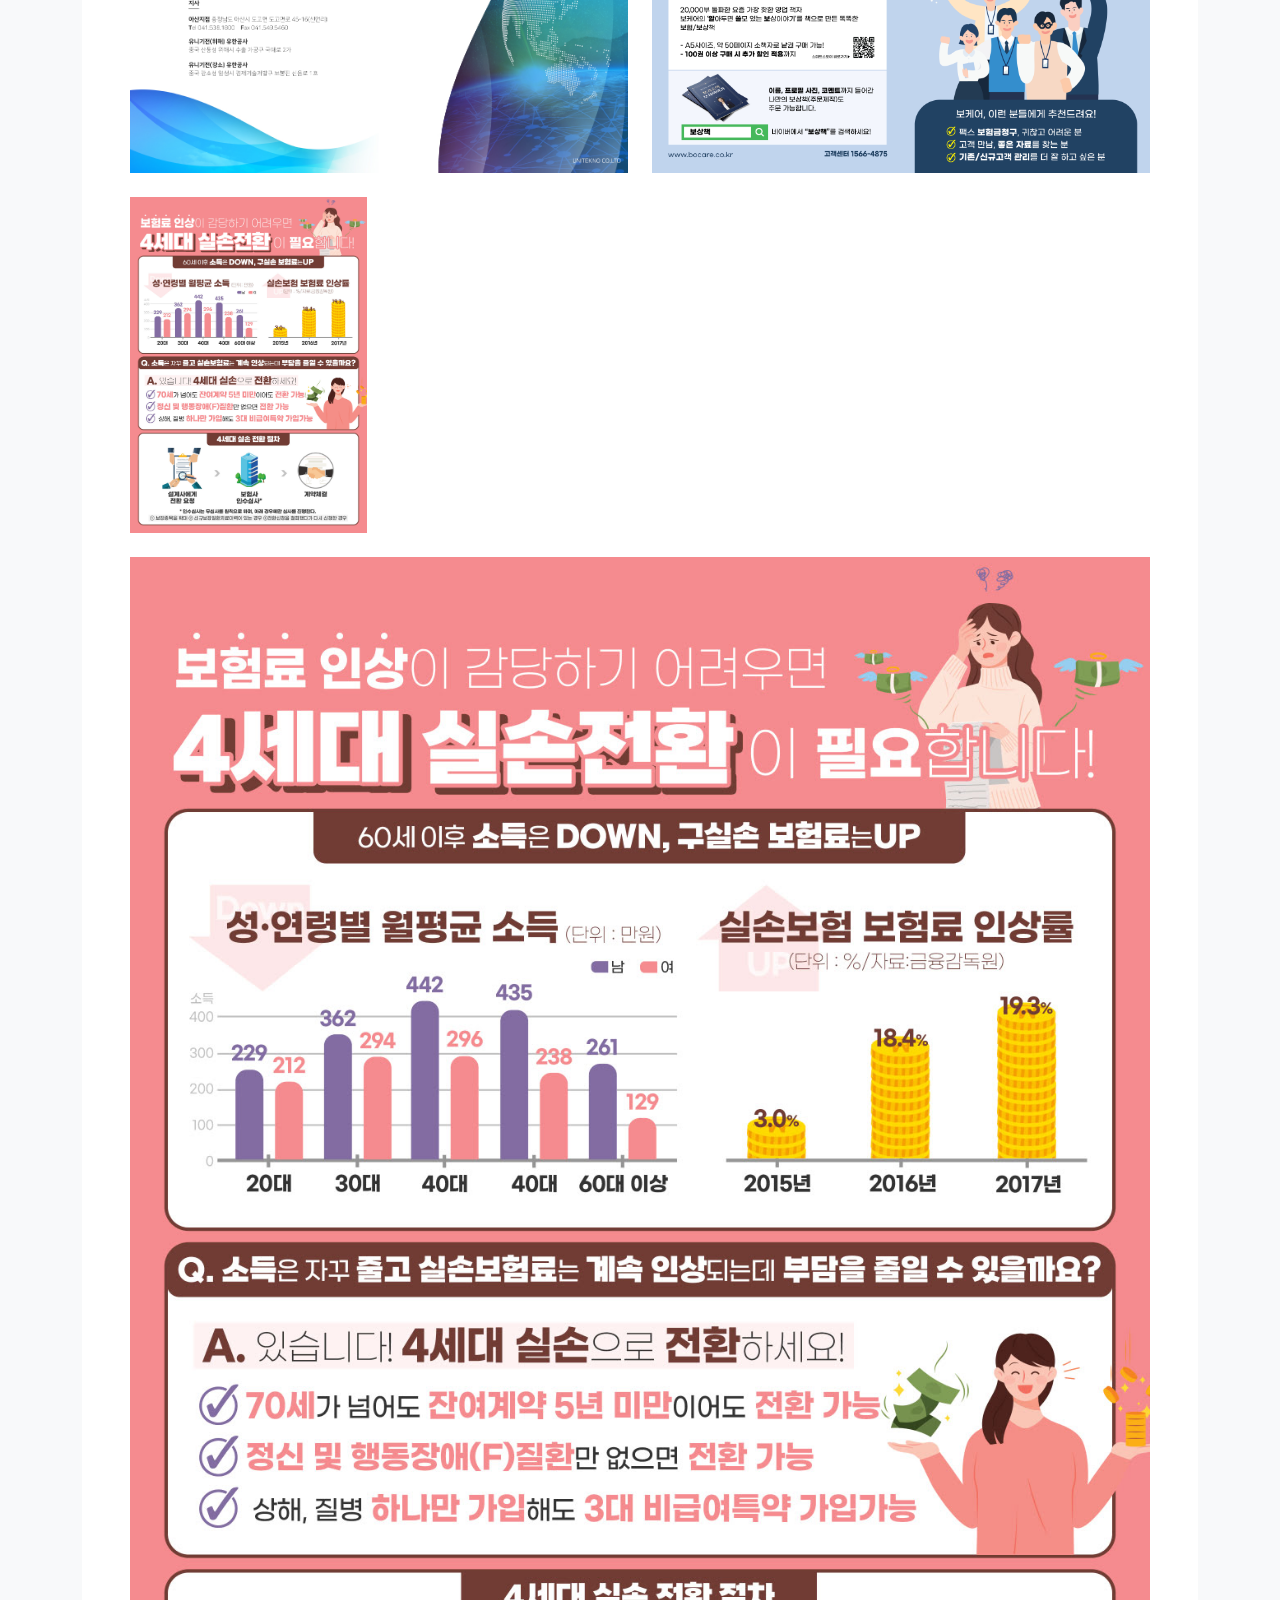
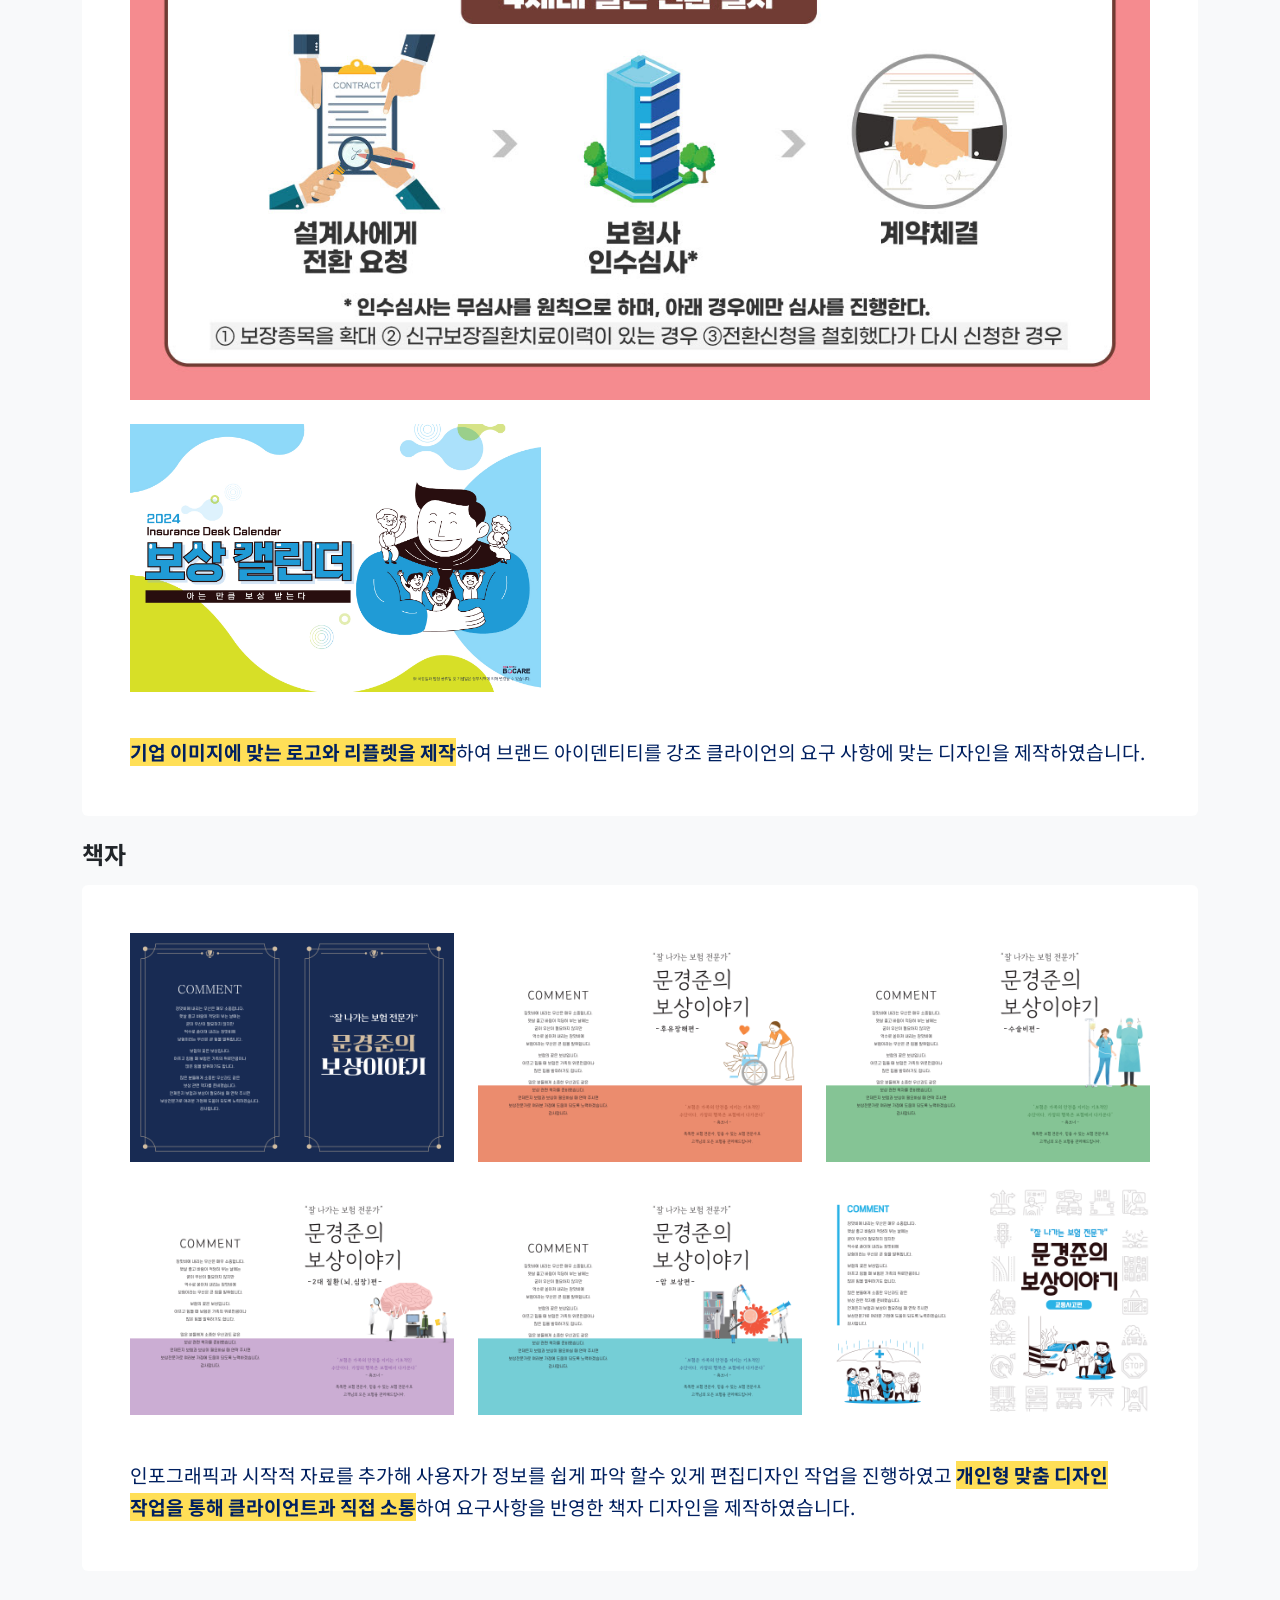
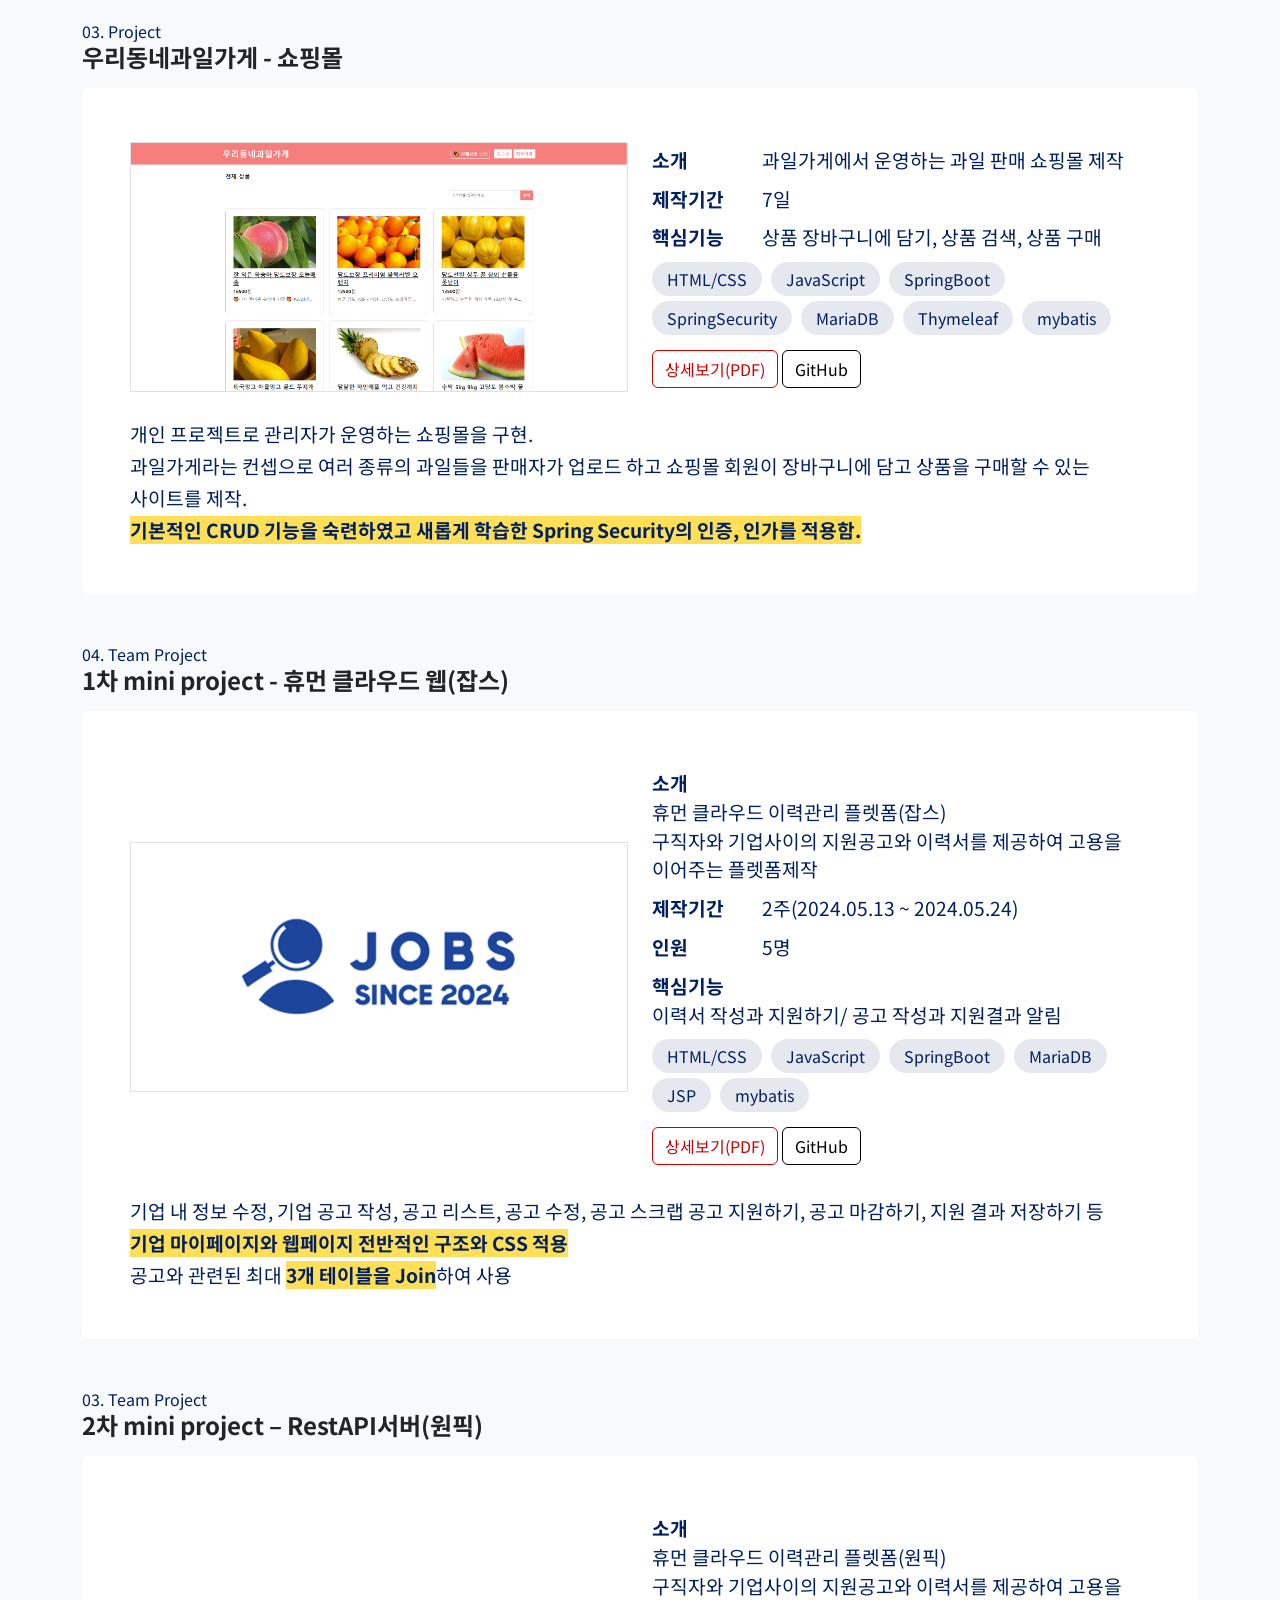
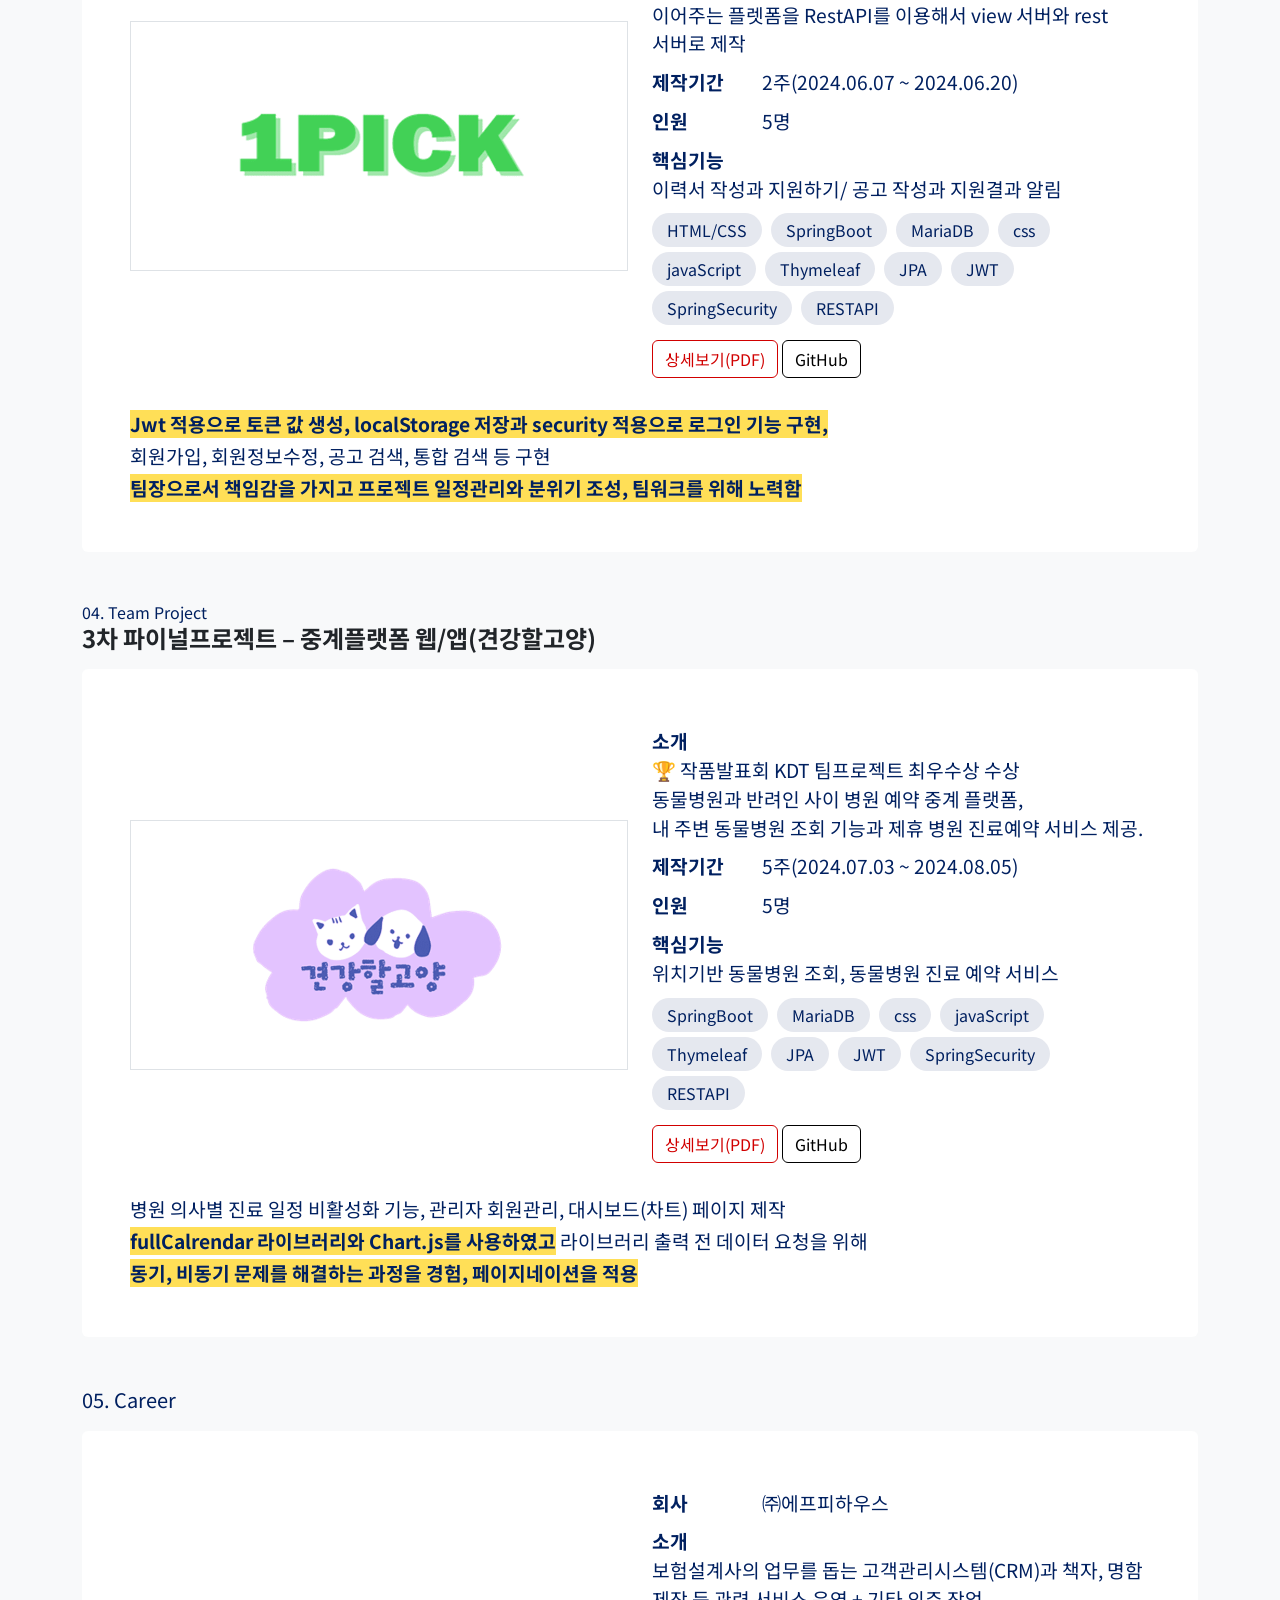
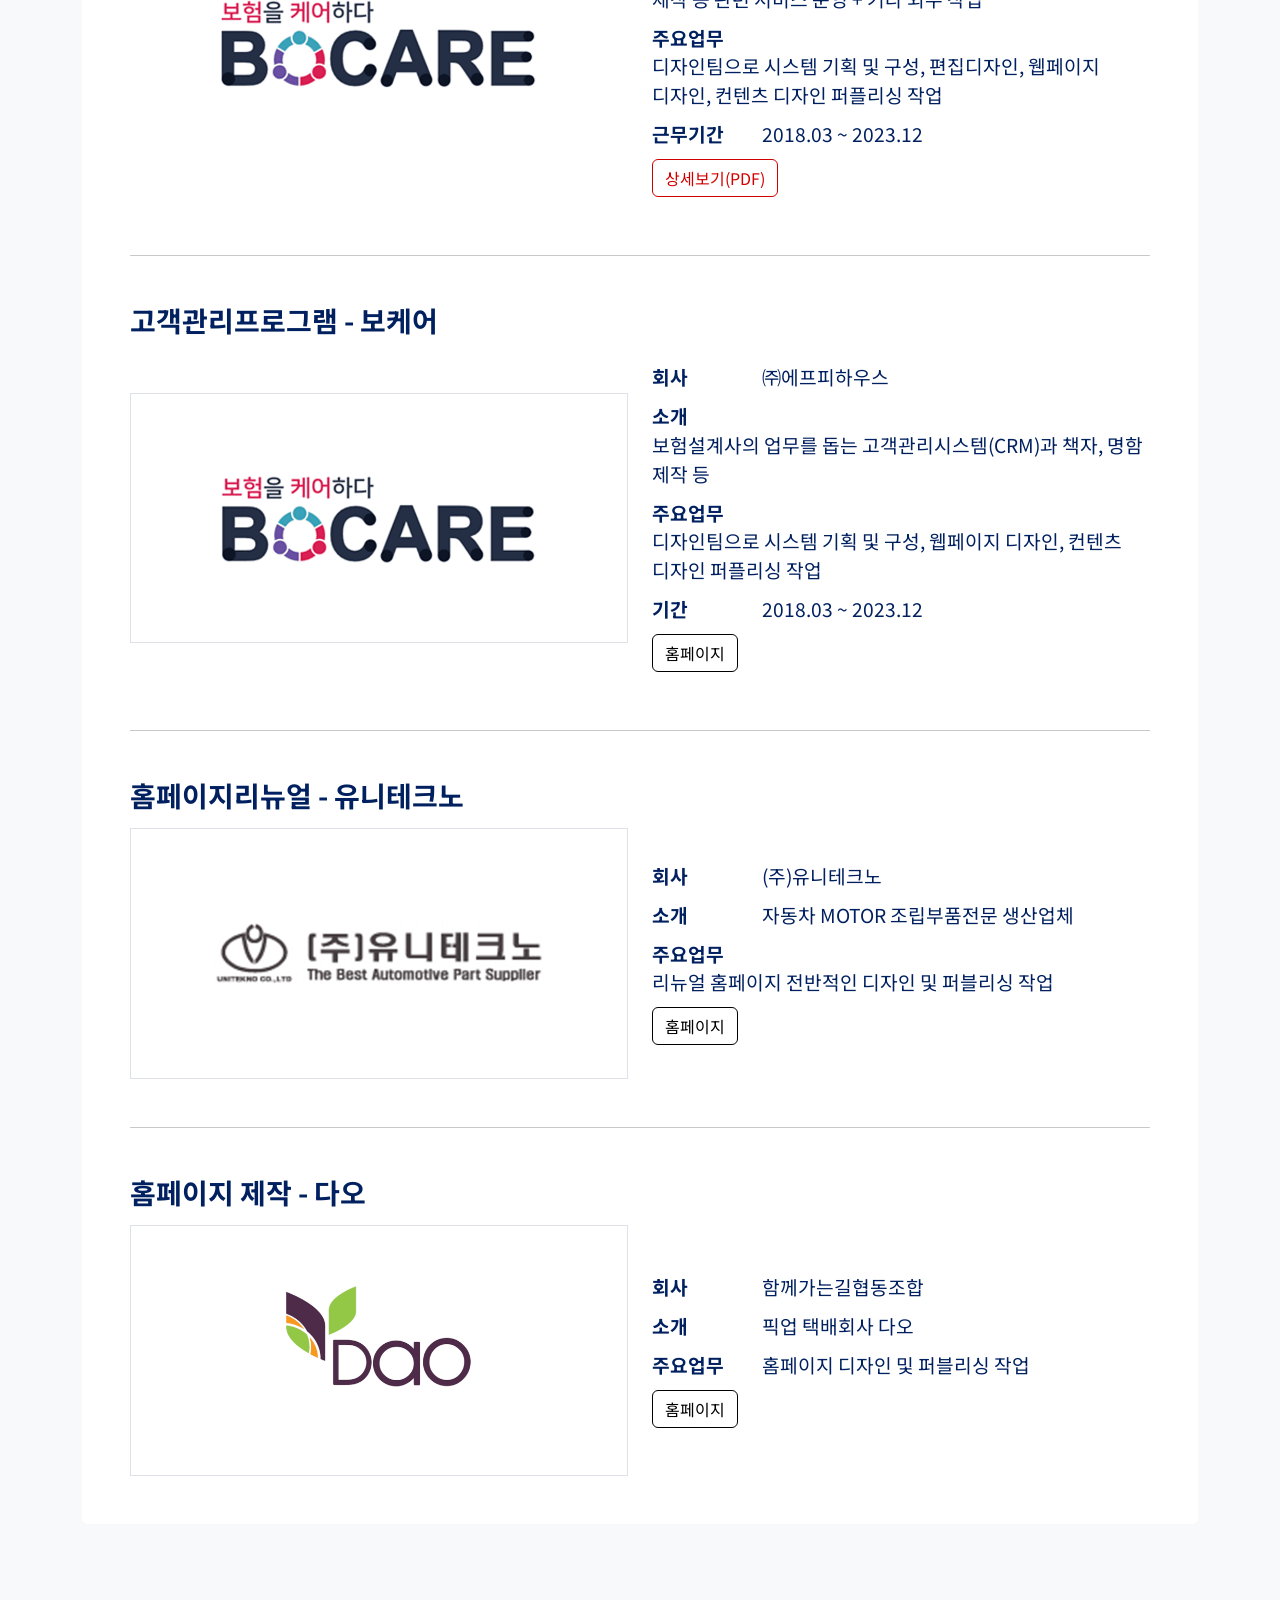
==== commit 2d30790d: "책자 추가" ====
--- a/portfolio/main.html
+++ b/portfolio/main.html
@@ -715,7 +715,7 @@
 							</div>
 
 						</div>
-						<div class="col-lg-2 mb-4">
+						<div class="col-lg-3 mb-4">
 							<a href="#" data-bs-toggle="modal" data-bs-target="#leaflet03_modal">
 								<img src="/portfolio/images/works/leaflet03/01.jpg" class="d-block w-100" alt="리플렛3">
 							</a>
@@ -791,7 +791,7 @@
 							</div>
 
 						</div>
-						<div class="col-lg-5 mb-4">
+						<div class=" mb-4">
 							<a href="#" data-bs-toggle="modal" data-bs-target="#leaflet03_modal">
 								<img src="/portfolio/images/works/leaflet03/01.jpg" class="d-block w-100" alt="리플렛3">
 							</a>
@@ -913,14 +913,6 @@
 														<img src="/portfolio/images/works/calendar/07.jpg"
 															class="d-block w-100" alt="달력">
 													</div>
-													<div class="carousel-item">
-														<img src="/portfolio/images/works/calendar/08.jpg"
-															class="d-block w-100" alt="달력">
-													</div>
-													<div class="carousel-item">
-														<img src="/portfolio/images/works/calendar/09.jpg"
-															class="d-block w-100" alt="달력">
-													</div>
 												</div>
 												<button class="carousel-control-prev" type="button"
 													data-bs-target="#calendar_Autoplaying" data-bs-slide="prev">
@@ -949,6 +941,379 @@
 							<div class="text">
 								<span class="point-line color-main">기업 이미지에 맞는 로고와 리플렛을 제작</span>하여 브랜드 아이덴티티를 강조
 								클라이언의 요구 사항에 맞는 디자인을 제작하였습니다.
+							</div>
+						</div>
+					</div>
+				</div>
+				<h4 class="fw-bold mb-3 mt-4">책자</h4>
+				<div class="bg-white p-3 p-md-5 rounded">
+					<div class="row align-items-center">
+						<div class="col-6 col-lg-4 mb-4">
+							<a href="#" data-bs-toggle="modal" data-bs-target="#book01_modal">
+								<img src="/portfolio/images/works/book01/01.jpg" class="d-block w-100" alt="책자1">
+							</a>
+							<!-- Modal -->
+							<div class="modal fade" id="book01_modal" tabindex="-1"
+								aria-labelledby="book01_modalLabel" aria-hidden="true">
+								<div class="modal-dialog">
+									<div class="modal-content">
+										<div class="modal-header">
+											<h1 class="modal-title fs-5" id="book01_modalLabel">책자1</h1>
+											<button type="button" class="btn-close" data-bs-dismiss="modal"
+												aria-label="Close"></button>
+										</div>
+										<div class="modal-body">
+											<div id="book01_Autoplaying" class="carousel slide border"
+												data-bs-ride="carousel">
+												<div class="carousel-inner">
+													<div class="carousel-item active">
+														<img src="/portfolio/images/works/book01/01.jpg"
+															class="d-block w-100" alt="책자1">
+													</div>
+													<div class="carousel-item">
+														<img src="/portfolio/images/works/book01/02.jpg"
+															class="d-block w-100" alt="책자2">
+													</div>
+													<div class="carousel-item">
+														<img src="/portfolio/images/works/book01/03.jpg"
+															class="d-block w-100" alt="책자3">
+													</div>
+													<div class="carousel-item">
+														<img src="/portfolio/images/works/book01/04.jpg"
+															class="d-block w-100" alt="책자4">
+													</div>
+													<div class="carousel-item">
+														<img src="/portfolio/images/works/book01/05.jpg"
+															class="d-block w-100" alt="책자5">
+													</div>
+												</div>
+												<button class="carousel-control-prev" type="button"
+													data-bs-target="#book01_Autoplaying" data-bs-slide="prev">
+													<span class="carousel-control-prev-icon" aria-hidden="true"></span>
+													<span class="visually-hidden">Previous</span>
+												</button>
+												<button class="carousel-control-next" type="button"
+													data-bs-target="#book01_Autoplaying" data-bs-slide="next">
+													<span class="carousel-control-next-icon" aria-hidden="true"></span>
+													<span class="visually-hidden">Next</span>
+												</button>
+											</div>
+										</div>
+										<div class="modal-footer">
+											<button type="button" class="btn btn-secondary"
+												data-bs-dismiss="modal">닫기</button>
+										</div>
+									</div>
+								</div>
+							</div>
+
+						</div>
+						<div class="col-6 col-lg-4 mb-4">
+							<a href="#" data-bs-toggle="modal" data-bs-target="#book02_modal">
+								<img src="/portfolio/images/works/book02/01.jpg" class="d-block w-100" alt="책자2">
+							</a>
+							<!-- Modal -->
+							<div class="modal fade" id="book02_modal" tabindex="-1"
+								aria-labelledby="book02_modalLabel" aria-hidden="true">
+								<div class="modal-dialog">
+									<div class="modal-content">
+										<div class="modal-header">
+											<h1 class="modal-title fs-5" id="book02_modalLabel">책자2</h1>
+											<button type="button" class="btn-close" data-bs-dismiss="modal"
+												aria-label="Close"></button>
+										</div>
+										<div class="modal-body">
+											<div id="book02_Autoplaying" class="carousel slide border"
+												data-bs-ride="carousel">
+												<div class="carousel-inner">
+													<div class="carousel-item active">
+														<img src="/portfolio/images/works/book02/01.jpg"
+															class="d-block w-100" alt="책자2">
+													</div>
+													<div class="carousel-item">
+														<img src="/portfolio/images/works/book02/02.jpg"
+															class="d-block w-100" alt="책자2">
+													</div>
+													<div class="carousel-item">
+														<img src="/portfolio/images/works/book02/03.jpg"
+															class="d-block w-100" alt="책자3">
+													</div>
+													<div class="carousel-item">
+														<img src="/portfolio/images/works/book02/04.jpg"
+															class="d-block w-100" alt="책자4">
+													</div>
+													<div class="carousel-item">
+														<img src="/portfolio/images/works/book02/05.jpg"
+															class="d-block w-100" alt="책자5">
+													</div>
+												</div>
+												<button class="carousel-control-prev" type="button"
+													data-bs-target="#book02_Autoplaying" data-bs-slide="prev">
+													<span class="carousel-control-prev-icon" aria-hidden="true"></span>
+													<span class="visually-hidden">Previous</span>
+												</button>
+												<button class="carousel-control-next" type="button"
+													data-bs-target="#book02_Autoplaying" data-bs-slide="next">
+													<span class="carousel-control-next-icon" aria-hidden="true"></span>
+													<span class="visually-hidden">Next</span>
+												</button>
+											</div>
+										</div>
+										<div class="modal-footer">
+											<button type="button" class="btn btn-secondary"
+												data-bs-dismiss="modal">닫기</button>
+										</div>
+									</div>
+								</div>
+							</div>
+
+						</div>
+						<div class="col-6 col-lg-4 mb-4">
+							<a href="#" data-bs-toggle="modal" data-bs-target="#book03_modal">
+								<img src="/portfolio/images/works/book03/01.jpg" class="d-block w-100" alt="책자3">
+							</a>
+							<!-- Modal -->
+							<div class="modal fade" id="book03_modal" tabindex="-1"
+								aria-labelledby="book03_modalLabel" aria-hidden="true">
+								<div class="modal-dialog">
+									<div class="modal-content">
+										<div class="modal-header">
+											<h1 class="modal-title fs-5" id="book03_modalLabel">책자3</h1>
+											<button type="button" class="btn-close" data-bs-dismiss="modal"
+												aria-label="Close"></button>
+										</div>
+										<div class="modal-body">
+											<div id="book03_Autoplaying" class="carousel slide border"
+												data-bs-ride="carousel">
+												<div class="carousel-inner">
+													<div class="carousel-item active">
+														<img src="/portfolio/images/works/book03/01.jpg"
+															class="d-block w-100" alt="책자3">
+													</div>
+													<div class="carousel-item">
+														<img src="/portfolio/images/works/book03/02.jpg"
+															class="d-block w-100" alt="책자3">
+													</div>
+													<div class="carousel-item">
+														<img src="/portfolio/images/works/book03/03.jpg"
+															class="d-block w-100" alt="책자3">
+													</div>
+													<div class="carousel-item">
+														<img src="/portfolio/images/works/book03/04.jpg"
+															class="d-block w-100" alt="책자4">
+													</div>
+													<div class="carousel-item">
+														<img src="/portfolio/images/works/book03/05.jpg"
+															class="d-block w-100" alt="책자5">
+													</div>
+												</div>
+												<button class="carousel-control-prev" type="button"
+													data-bs-target="#book03_Autoplaying" data-bs-slide="prev">
+													<span class="carousel-control-prev-icon" aria-hidden="true"></span>
+													<span class="visually-hidden">Previous</span>
+												</button>
+												<button class="carousel-control-next" type="button"
+													data-bs-target="#book03_Autoplaying" data-bs-slide="next">
+													<span class="carousel-control-next-icon" aria-hidden="true"></span>
+													<span class="visually-hidden">Next</span>
+												</button>
+											</div>
+										</div>
+										<div class="modal-footer">
+											<button type="button" class="btn btn-secondary"
+												data-bs-dismiss="modal">닫기</button>
+										</div>
+									</div>
+								</div>
+							</div>
+
+						</div>
+						<div class="col-6 col-lg-4 mb-4">
+							<a href="#" data-bs-toggle="modal" data-bs-target="#book04_modal">
+								<img src="/portfolio/images/works/book04/01.jpg" class="d-block w-100" alt="책자4">
+							</a>
+							<!-- Modal -->
+							<div class="modal fade" id="book04_modal" tabindex="-1"
+								aria-labelledby="book04_modalLabel" aria-hidden="true">
+								<div class="modal-dialog">
+									<div class="modal-content">
+										<div class="modal-header">
+											<h1 class="modal-title fs-5" id="book04_modalLabel">책자4</h1>
+											<button type="button" class="btn-close" data-bs-dismiss="modal"
+												aria-label="Close"></button>
+										</div>
+										<div class="modal-body">
+											<div id="book04_Autoplaying" class="carousel slide border"
+												data-bs-ride="carousel">
+												<div class="carousel-inner">
+													<div class="carousel-item active">
+														<img src="/portfolio/images/works/book04/01.jpg"
+															class="d-block w-100" alt="책자4">
+													</div>
+													<div class="carousel-item">
+														<img src="/portfolio/images/works/book04/02.jpg"
+															class="d-block w-100" alt="책자4">
+													</div>
+													<div class="carousel-item">
+														<img src="/portfolio/images/works/book04/03.jpg"
+															class="d-block w-100" alt="책자4">
+													</div>
+													<div class="carousel-item">
+														<img src="/portfolio/images/works/book04/04.jpg"
+															class="d-block w-100" alt="책자4">
+													</div>
+													<div class="carousel-item">
+														<img src="/portfolio/images/works/book04/05.jpg"
+															class="d-block w-100" alt="책자4">
+													</div>
+												</div>
+												<button class="carousel-control-prev" type="button"
+													data-bs-target="#book04_Autoplaying" data-bs-slide="prev">
+													<span class="carousel-control-prev-icon" aria-hidden="true"></span>
+													<span class="visually-hidden">Previous</span>
+												</button>
+												<button class="carousel-control-next" type="button"
+													data-bs-target="#book04_Autoplaying" data-bs-slide="next">
+													<span class="carousel-control-next-icon" aria-hidden="true"></span>
+													<span class="visually-hidden">Next</span>
+												</button>
+											</div>
+										</div>
+										<div class="modal-footer">
+											<button type="button" class="btn btn-secondary"
+												data-bs-dismiss="modal">닫기</button>
+										</div>
+									</div>
+								</div>
+							</div>
+
+						</div>
+						
+						<div class="col-6 col-lg-4 mb-4">
+							<a href="#" data-bs-toggle="modal" data-bs-target="#book05_modal">
+								<img src="/portfolio/images/works/book05/01.jpg" class="d-block w-100" alt="책자5">
+							</a>
+							<!-- Modal -->
+							<div class="modal fade" id="book05_modal" tabindex="-1"
+								aria-labelledby="book05_modalLabel" aria-hidden="true">
+								<div class="modal-dialog">
+									<div class="modal-content">
+										<div class="modal-header">
+											<h1 class="modal-title fs-5" id="book05_modalLabel">책자5</h1>
+											<button type="button" class="btn-close" data-bs-dismiss="modal"
+												aria-label="Close"></button>
+										</div>
+										<div class="modal-body">
+											<div id="book05_Autoplaying" class="carousel slide border"
+												data-bs-ride="carousel">
+												<div class="carousel-inner">
+													<div class="carousel-item active">
+														<img src="/portfolio/images/works/book05/01.jpg"
+															class="d-block w-100" alt="책자5">
+													</div>
+													<div class="carousel-item">
+														<img src="/portfolio/images/works/book05/02.jpg"
+															class="d-block w-100" alt="책자5">
+													</div>
+													<div class="carousel-item">
+														<img src="/portfolio/images/works/book05/03.jpg"
+															class="d-block w-100" alt="책자5">
+													</div>
+													<div class="carousel-item">
+														<img src="/portfolio/images/works/book05/04.jpg"
+															class="d-block w-100" alt="책자5">
+													</div>
+													<div class="carousel-item">
+														<img src="/portfolio/images/works/book05/05.jpg"
+															class="d-block w-100" alt="책자5">
+													</div>
+												</div>
+												<button class="carousel-control-prev" type="button"
+													data-bs-target="#book05_Autoplaying" data-bs-slide="prev">
+													<span class="carousel-control-prev-icon" aria-hidden="true"></span>
+													<span class="visually-hidden">Previous</span>
+												</button>
+												<button class="carousel-control-next" type="button"
+													data-bs-target="#book05_Autoplaying" data-bs-slide="next">
+													<span class="carousel-control-next-icon" aria-hidden="true"></span>
+													<span class="visually-hidden">Next</span>
+												</button>
+											</div>
+										</div>
+										<div class="modal-footer">
+											<button type="button" class="btn btn-secondary"
+												data-bs-dismiss="modal">닫기</button>
+										</div>
+									</div>
+								</div>
+							</div>
+
+						</div>
+						<div class="col-6 col-lg-4 mb-4">
+							<a href="#" data-bs-toggle="modal" data-bs-target="#book06_modal">
+								<img src="/portfolio/images/works/book06/01.jpg" class="d-block w-100" alt="책자6">
+							</a>
+							<!-- Modal -->
+							<div class="modal fade" id="book06_modal" tabindex="-1"
+								aria-labelledby="book06_modalLabel" aria-hidden="true">
+								<div class="modal-dialog">
+									<div class="modal-content">
+										<div class="modal-header">
+											<h1 class="modal-title fs-5" id="book06_modalLabel">책자6</h1>
+											<button type="button" class="btn-close" data-bs-dismiss="modal"
+												aria-label="Close"></button>
+										</div>
+										<div class="modal-body">
+											<div id="book06_Autoplaying" class="carousel slide border"
+												data-bs-ride="carousel">
+												<div class="carousel-inner">
+													<div class="carousel-item active">
+														<img src="/portfolio/images/works/book06/01.jpg"
+															class="d-block w-100" alt="책자6">
+													</div>
+													<div class="carousel-item">
+														<img src="/portfolio/images/works/book06/02.jpg"
+															class="d-block w-100" alt="책자6">
+													</div>
+													<div class="carousel-item">
+														<img src="/portfolio/images/works/book06/03.jpg"
+															class="d-block w-100" alt="책자6">
+													</div>
+													<div class="carousel-item">
+														<img src="/portfolio/images/works/book06/04.jpg"
+															class="d-block w-100" alt="책자6">
+													</div>
+													<div class="carousel-item">
+														<img src="/portfolio/images/works/book06/05.jpg"
+															class="d-block w-100" alt="책자6">
+													</div>
+												</div>
+												<button class="carousel-control-prev" type="button"
+													data-bs-target="#book06_Autoplaying" data-bs-slide="prev">
+													<span class="carousel-control-prev-icon" aria-hidden="true"></span>
+													<span class="visually-hidden">Previous</span>
+												</button>
+												<button class="carousel-control-next" type="button"
+													data-bs-target="#book06_Autoplaying" data-bs-slide="next">
+													<span class="carousel-control-next-icon" aria-hidden="true"></span>
+													<span class="visually-hidden">Next</span>
+												</button>
+											</div>
+										</div>
+										<div class="modal-footer">
+											<button type="button" class="btn btn-secondary"
+												data-bs-dismiss="modal">닫기</button>
+										</div>
+									</div>
+								</div>
+							</div>
+						</div>
+					</div>
+					<div class="last-text">
+						<div class="line">
+							<div class="text">
+								인포그래픽과 시작적 자료를 추가해 사용자가 정보를 쉽게 파악 할수 있게 편집디자인 작업을 진행하였고
+								<span class="point-line color-main">개인형 맞춤 디자인 작업을 통해 클라이언트과 직접 소통</span>하여 요구사항을 반영한 책자 디자인을 제작하였습니다.
 							</div>
 						</div>
 					</div>
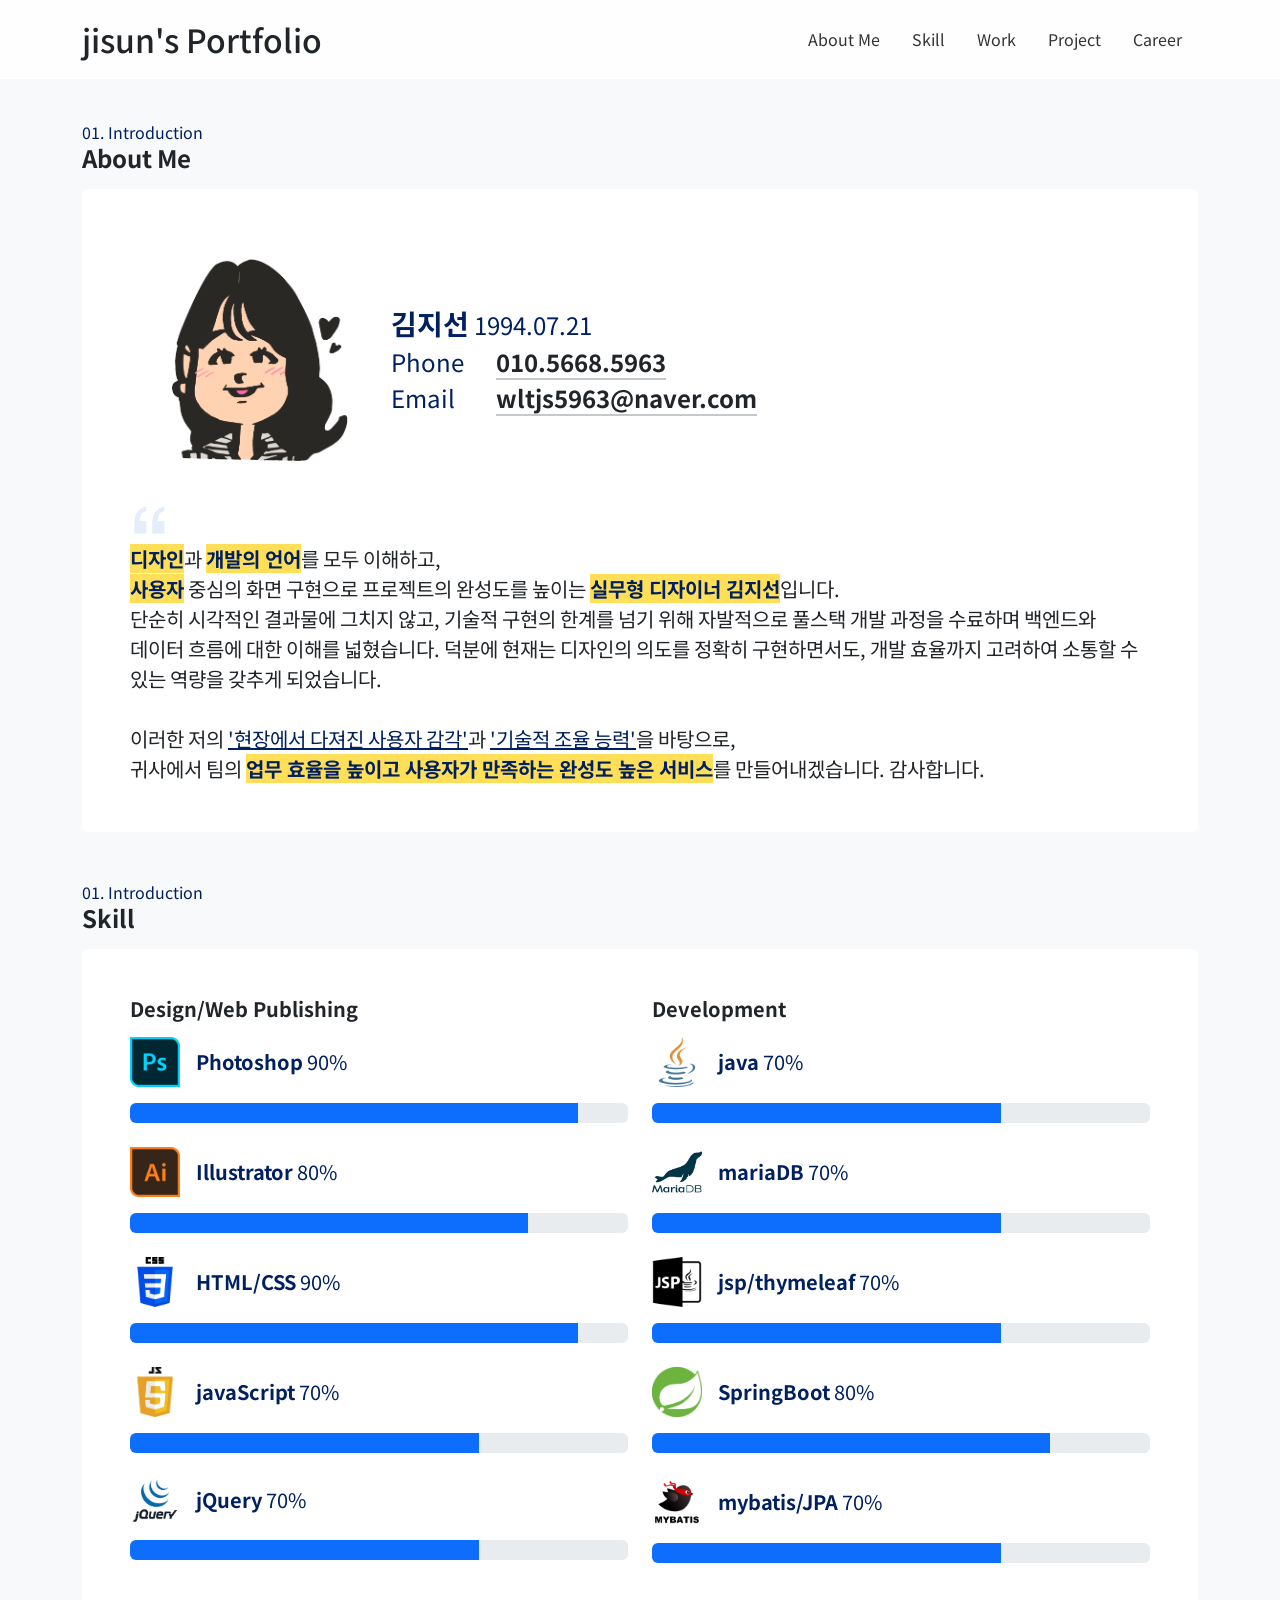
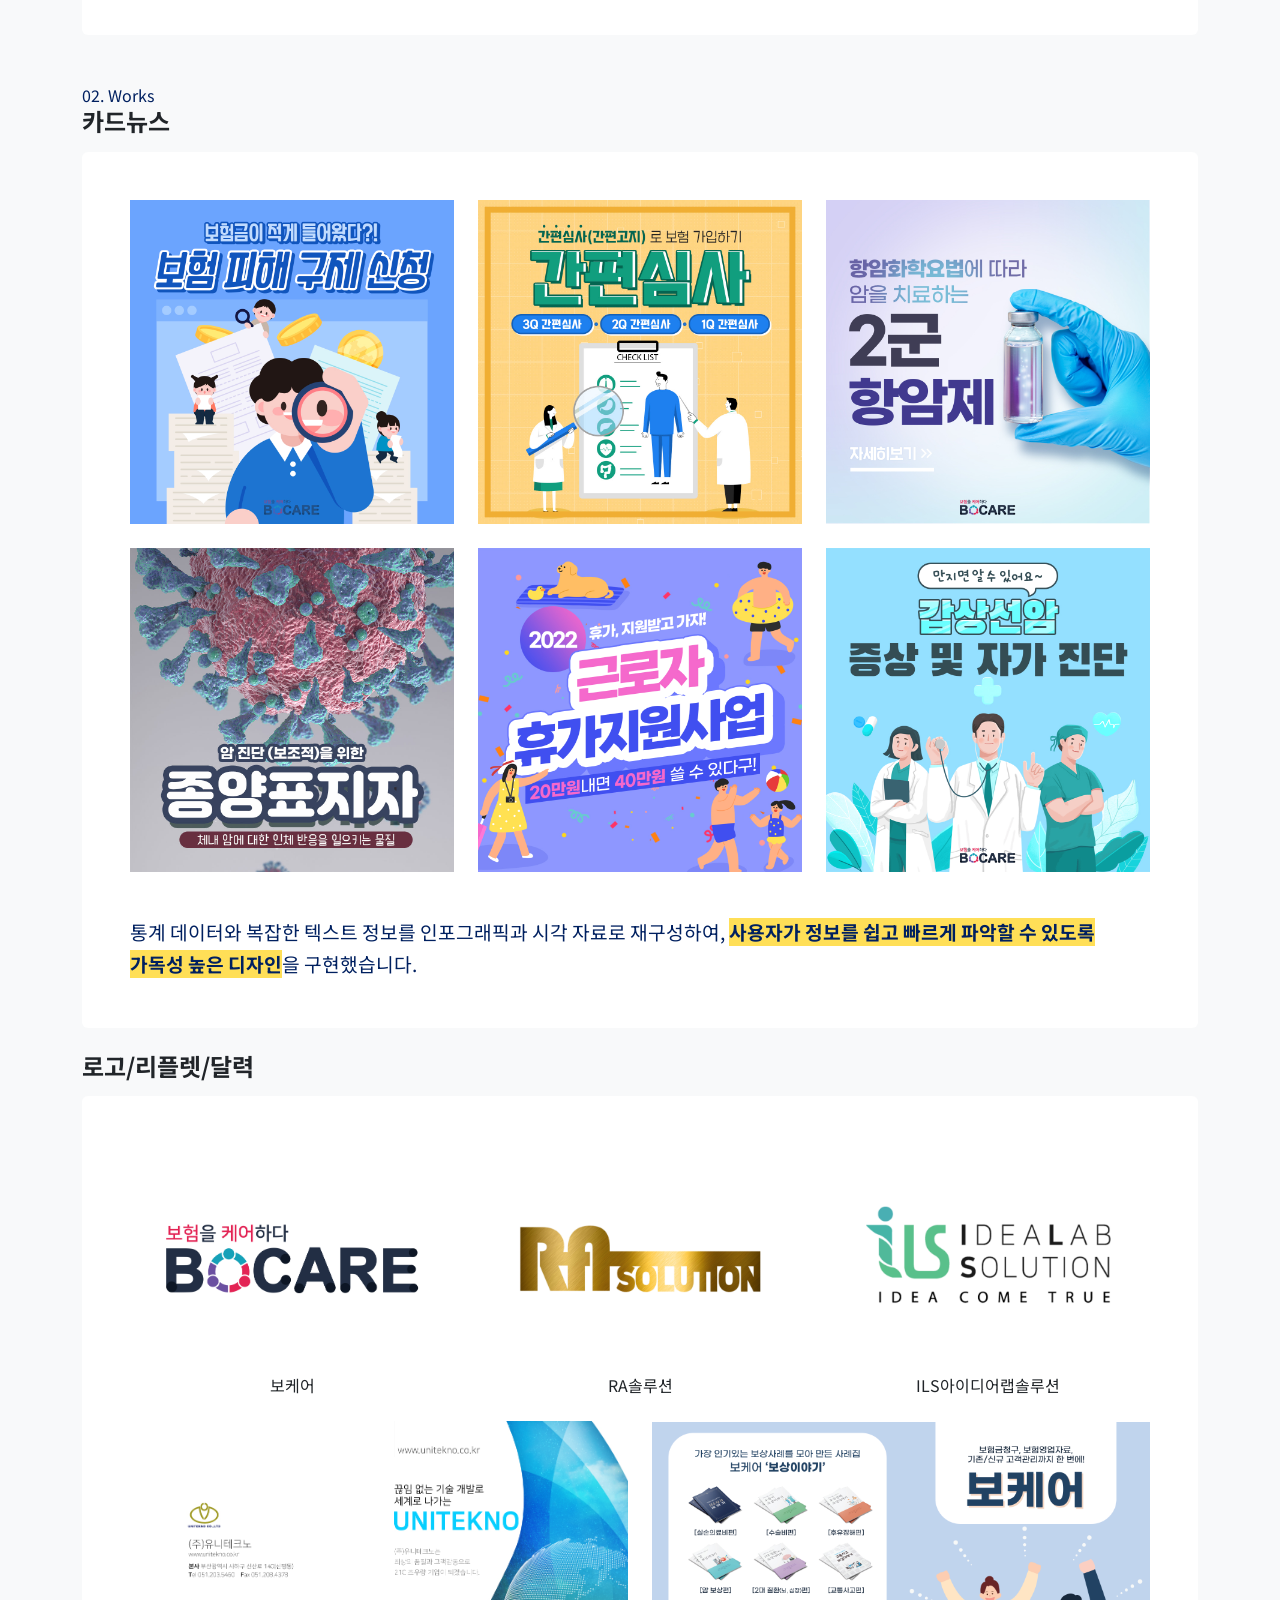
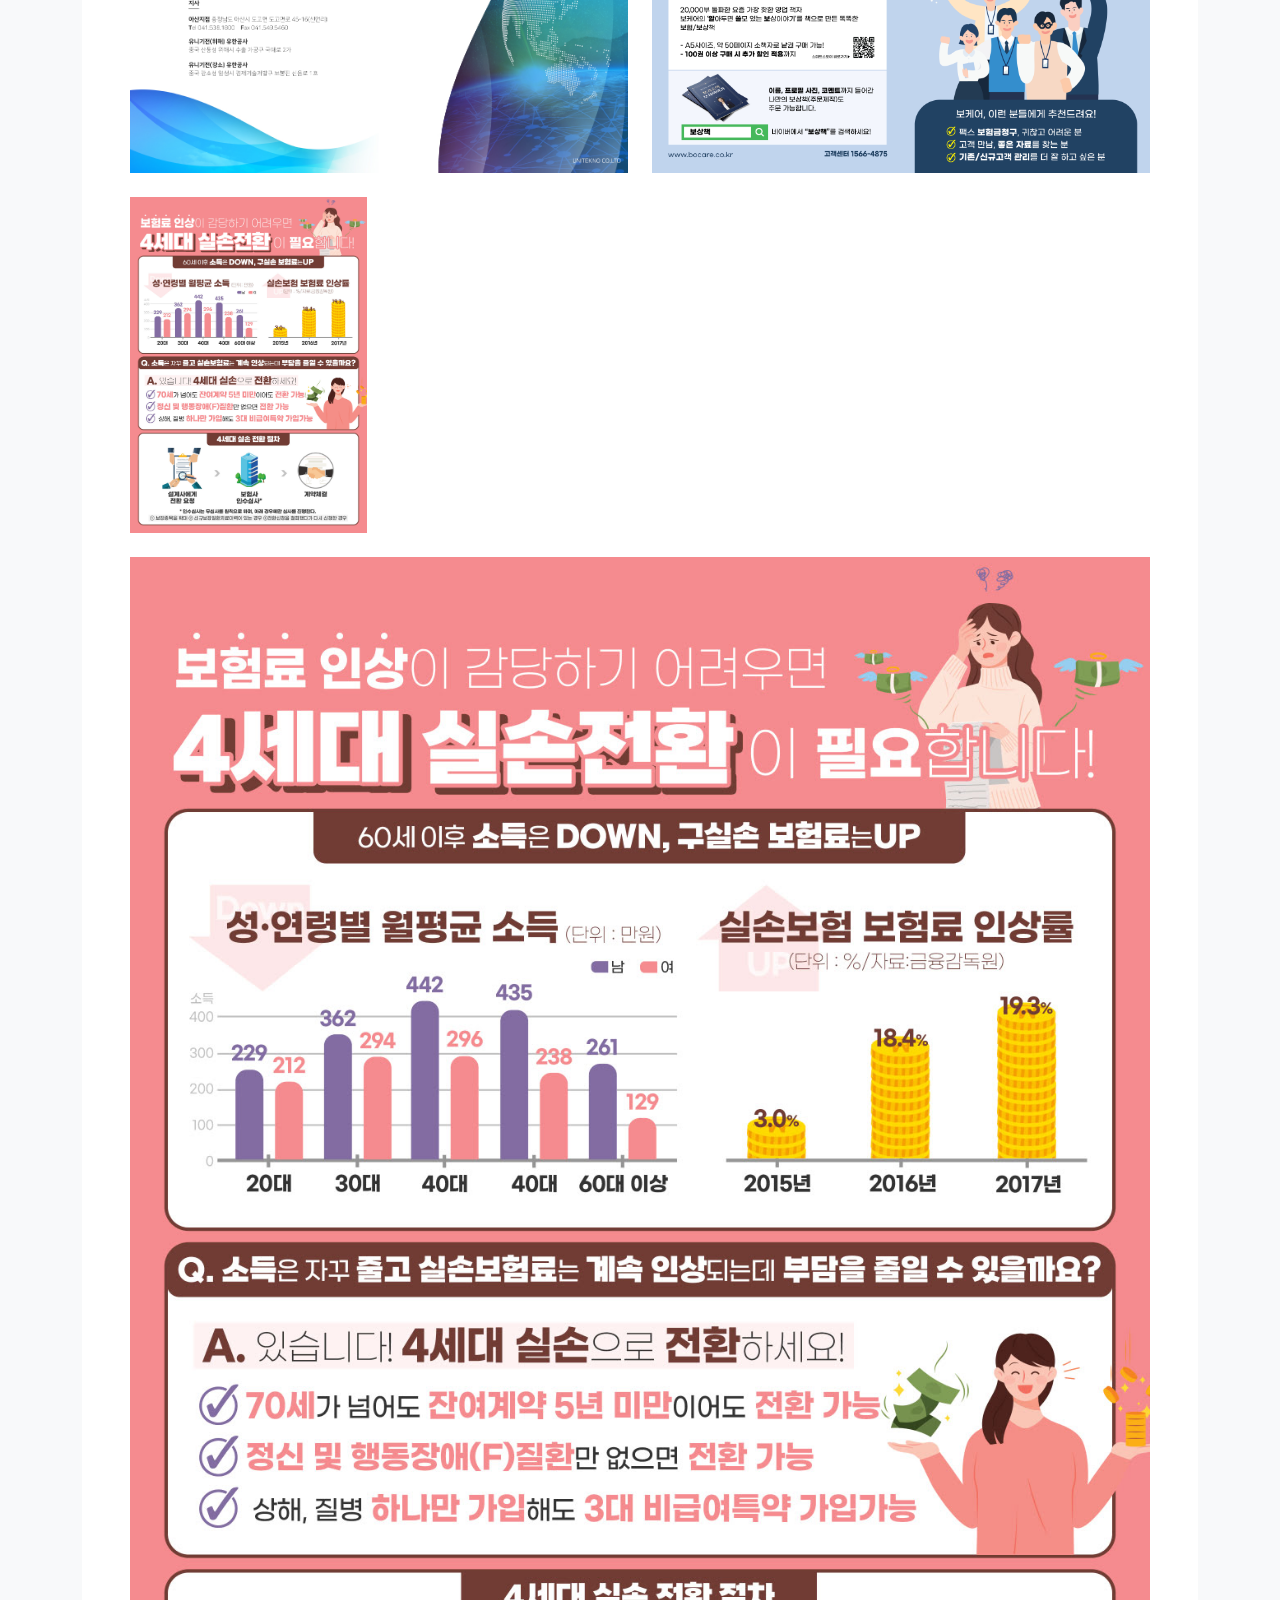
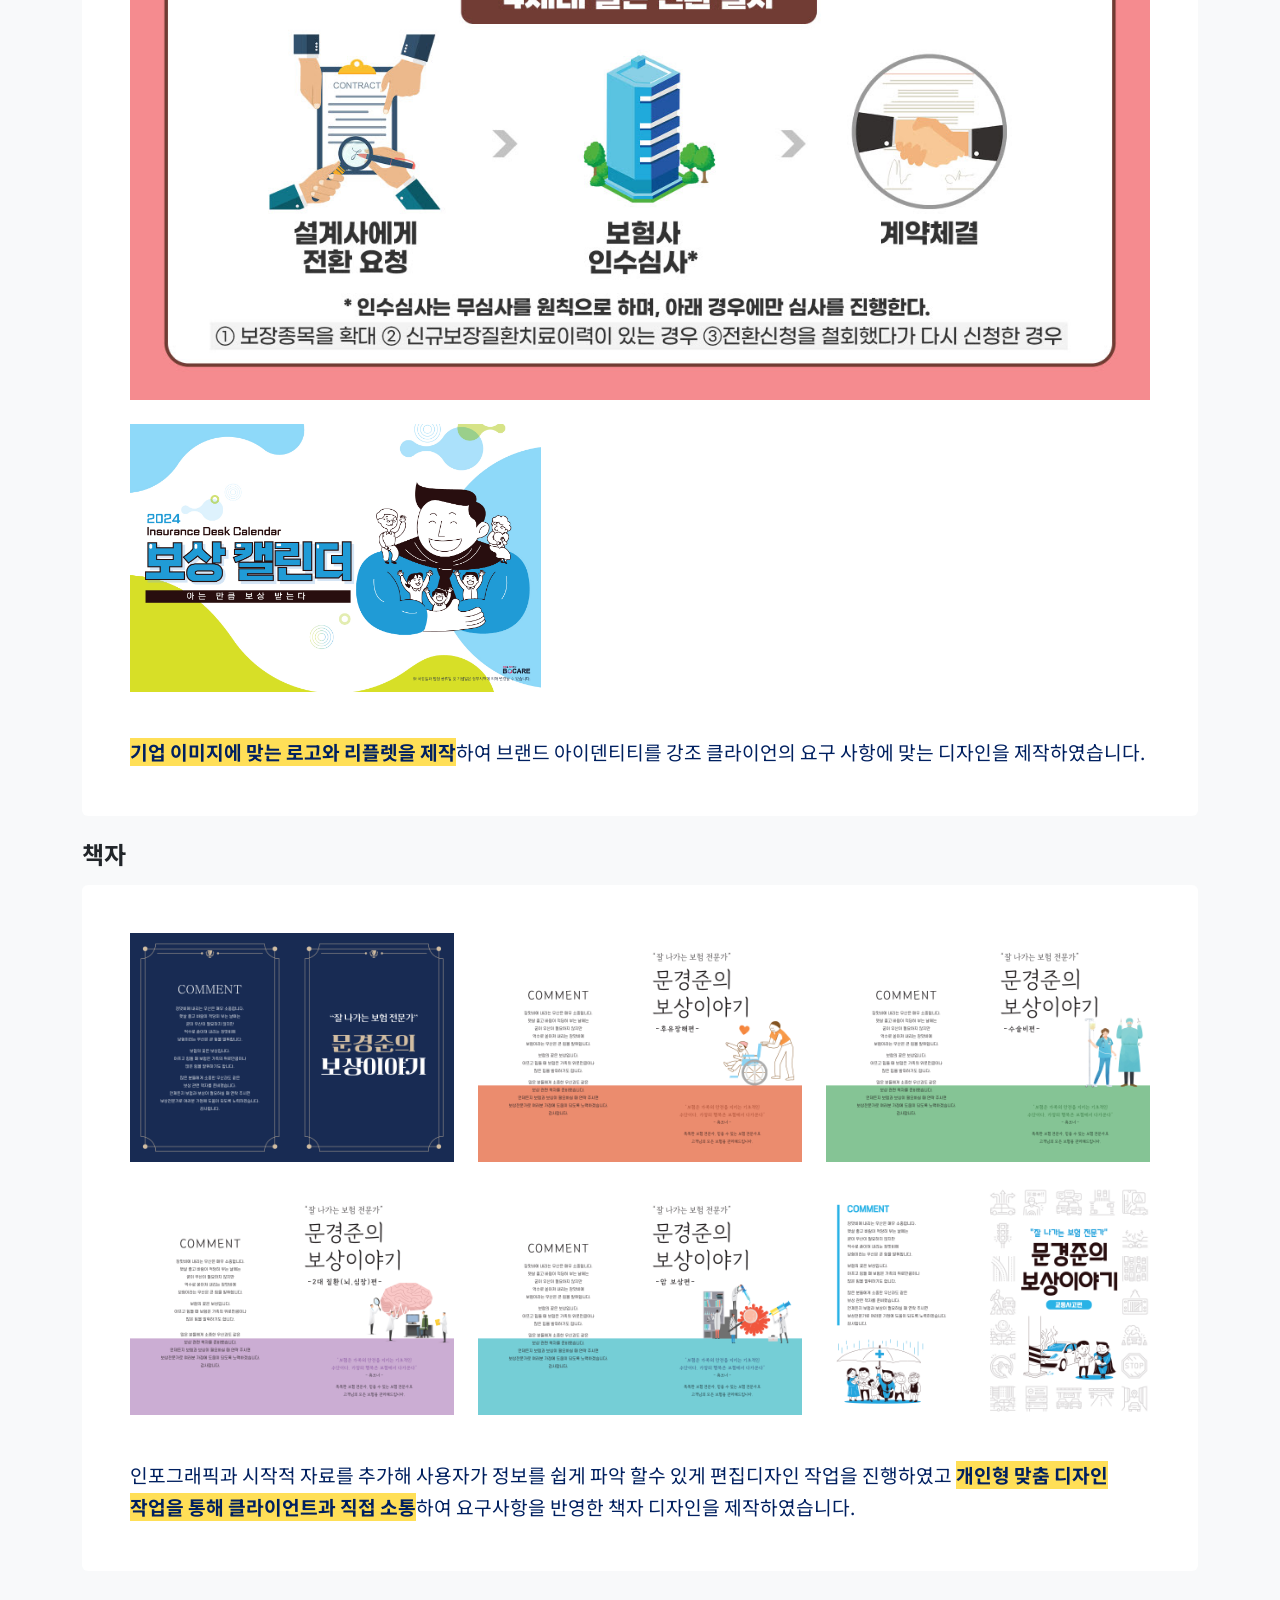
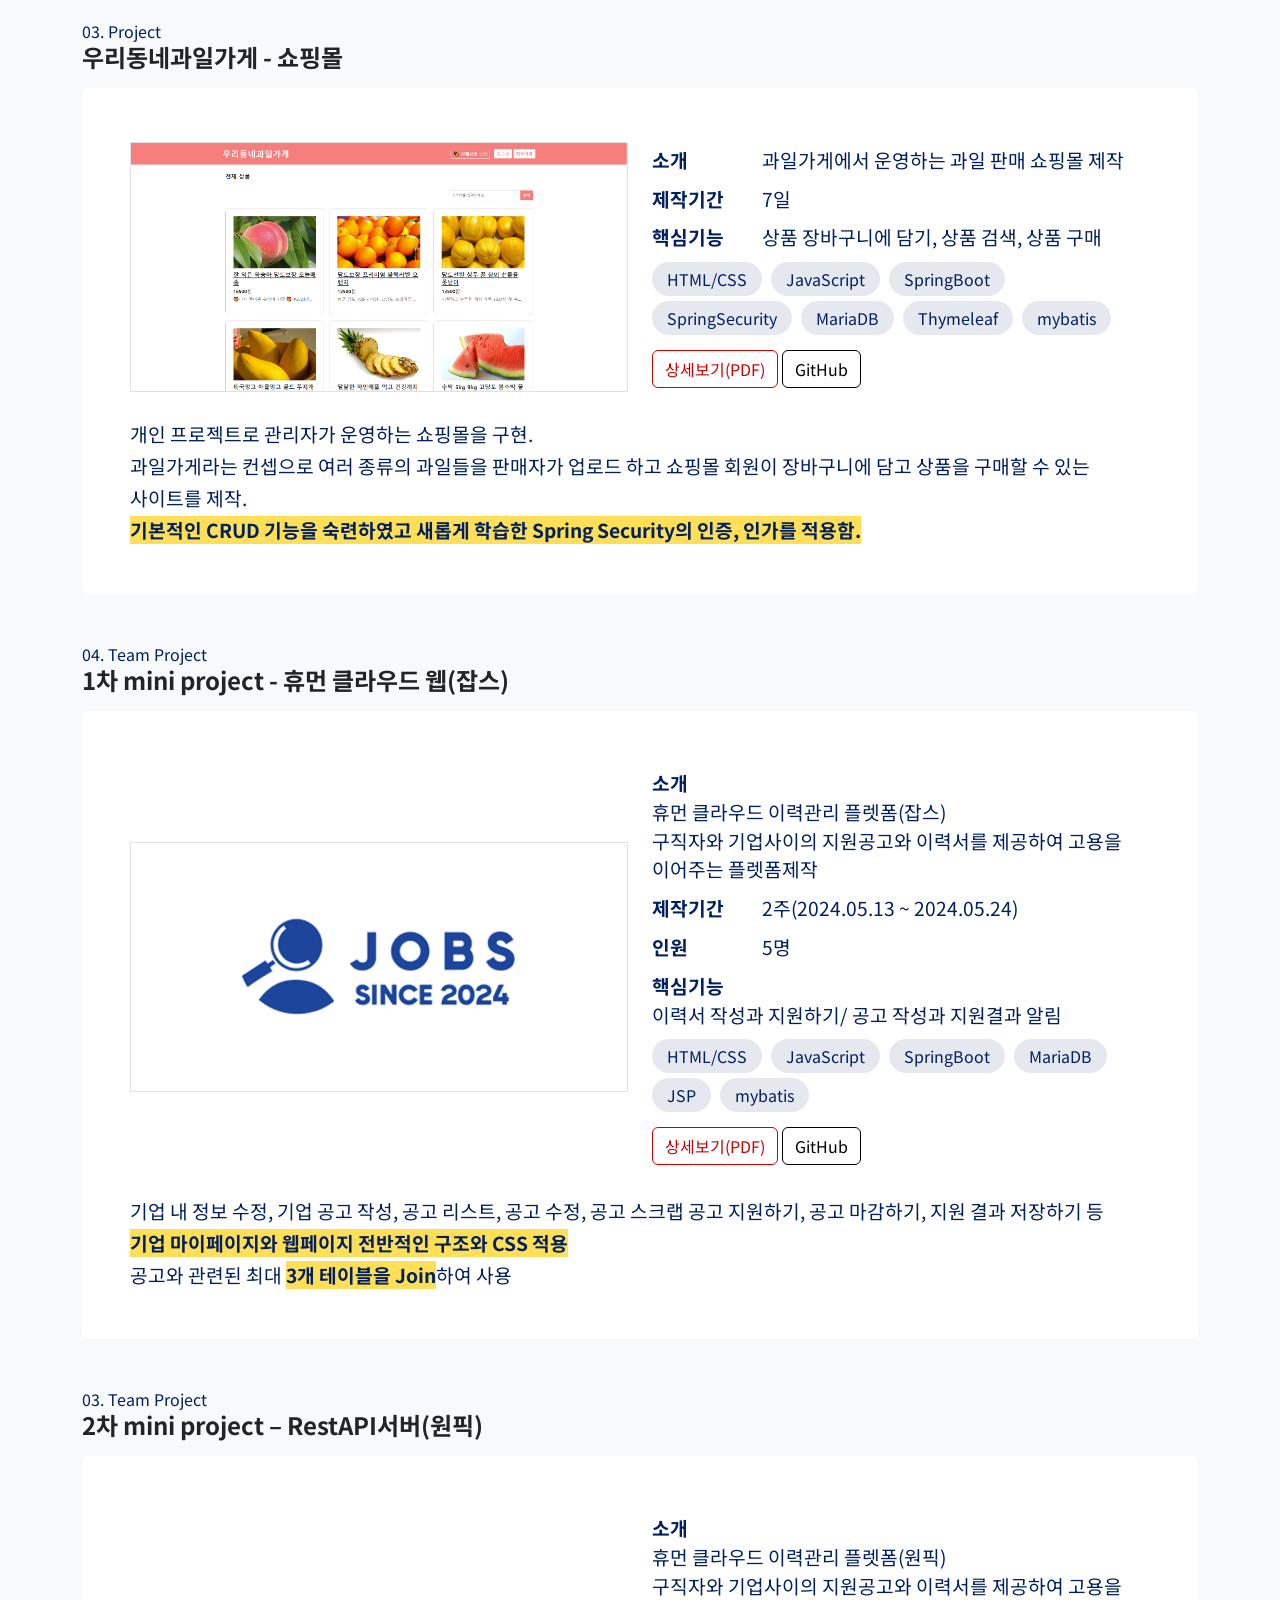
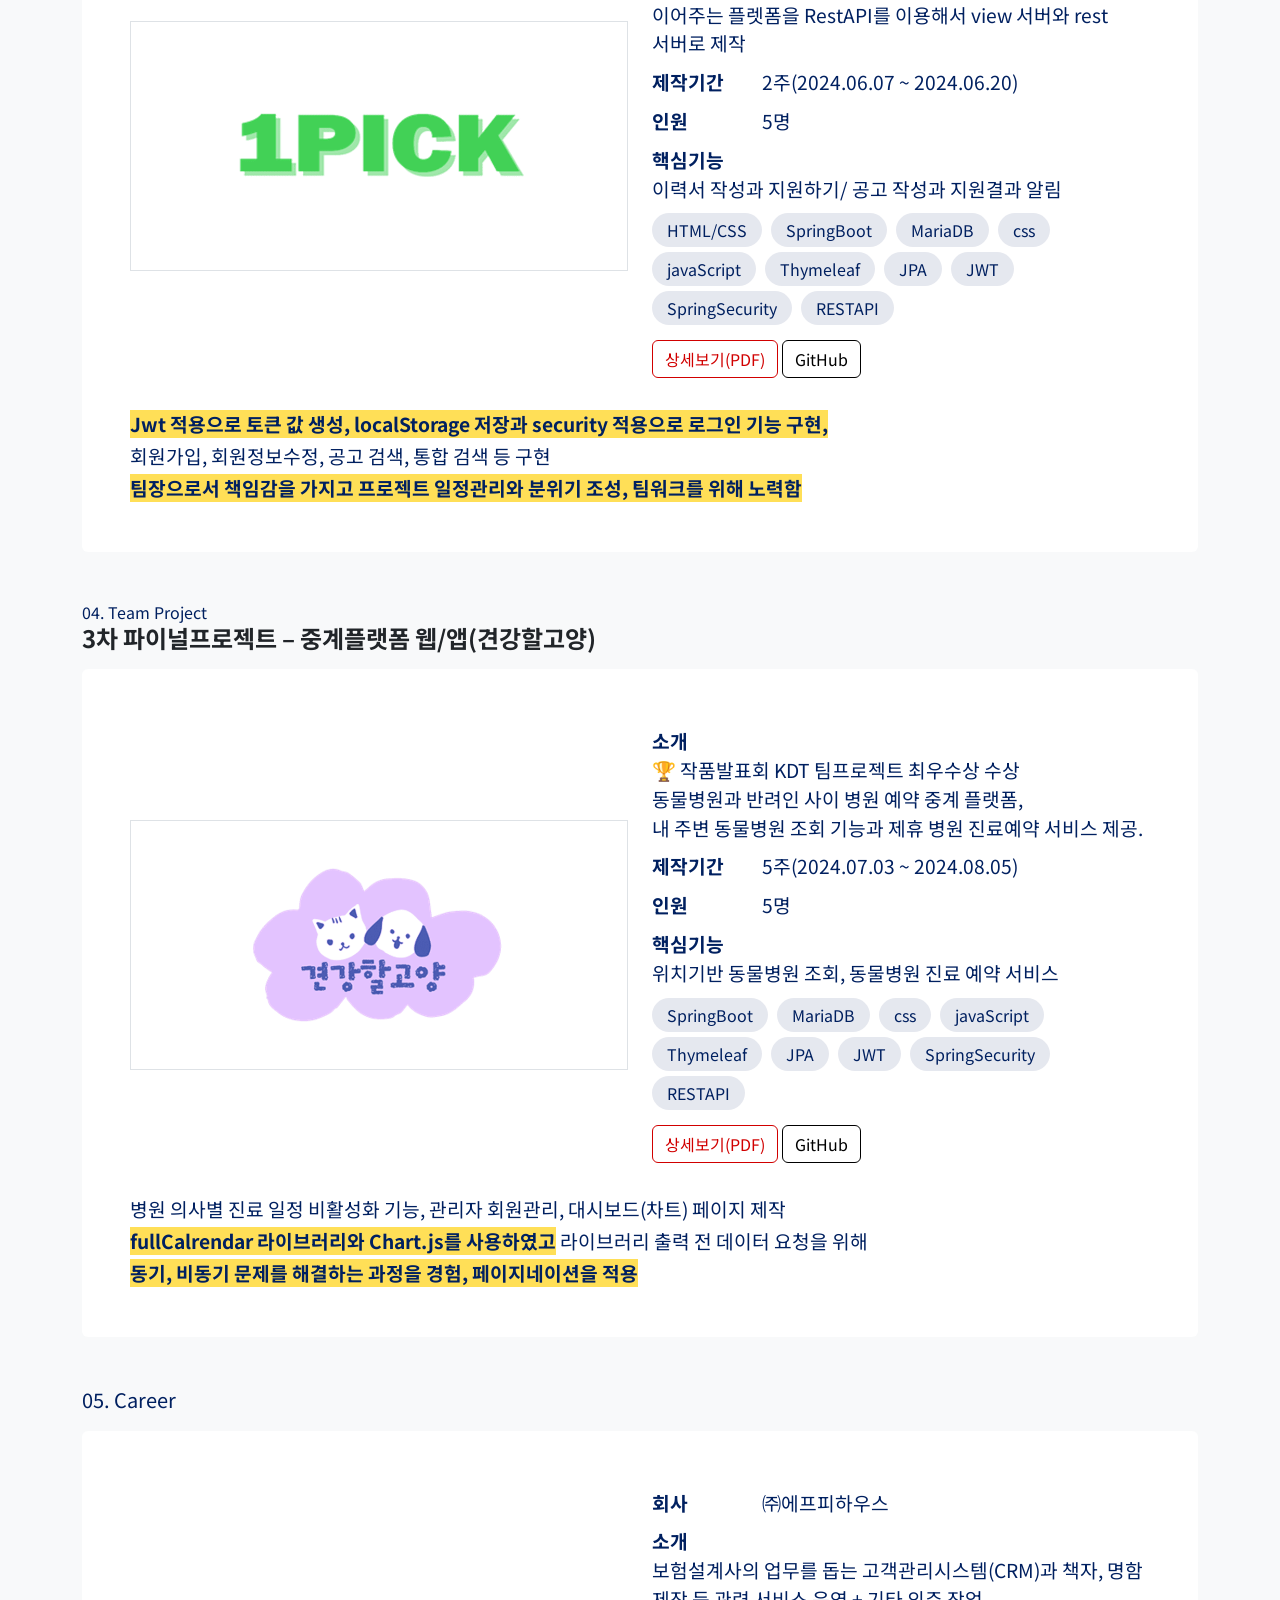
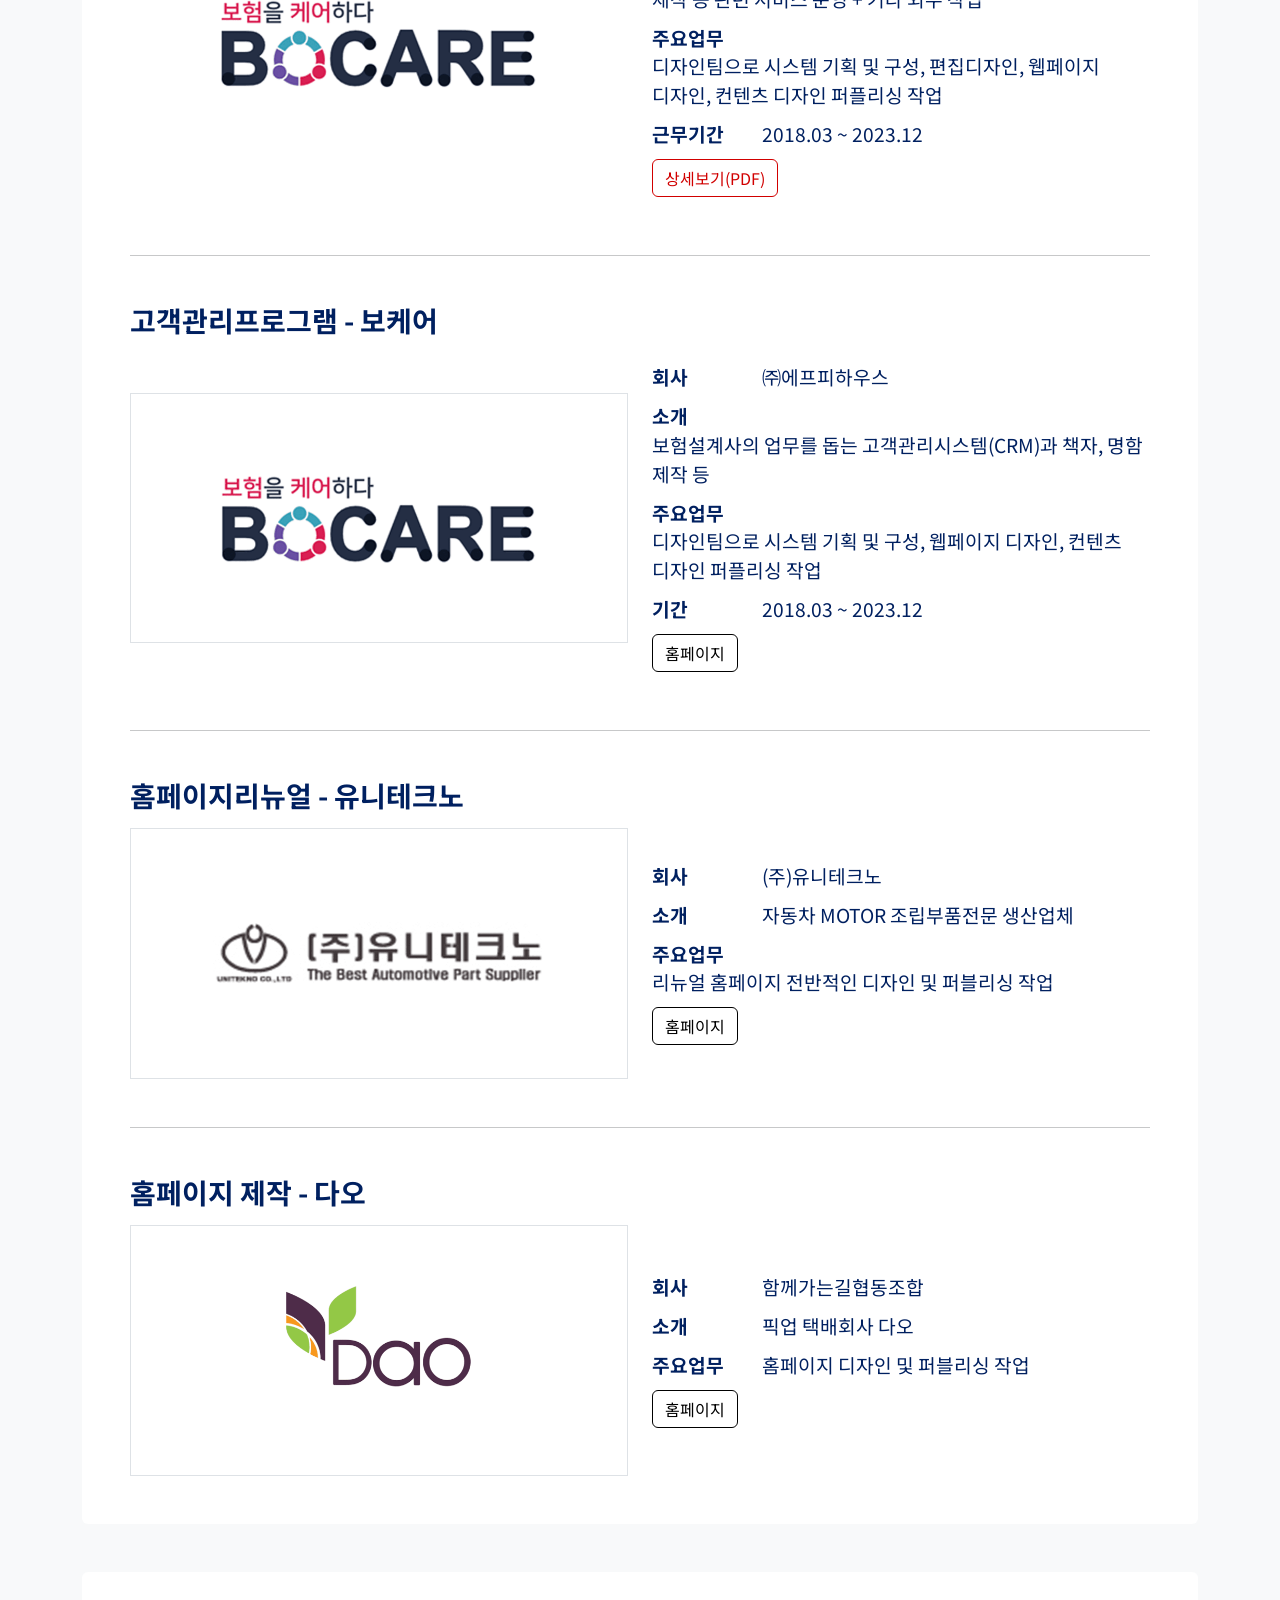
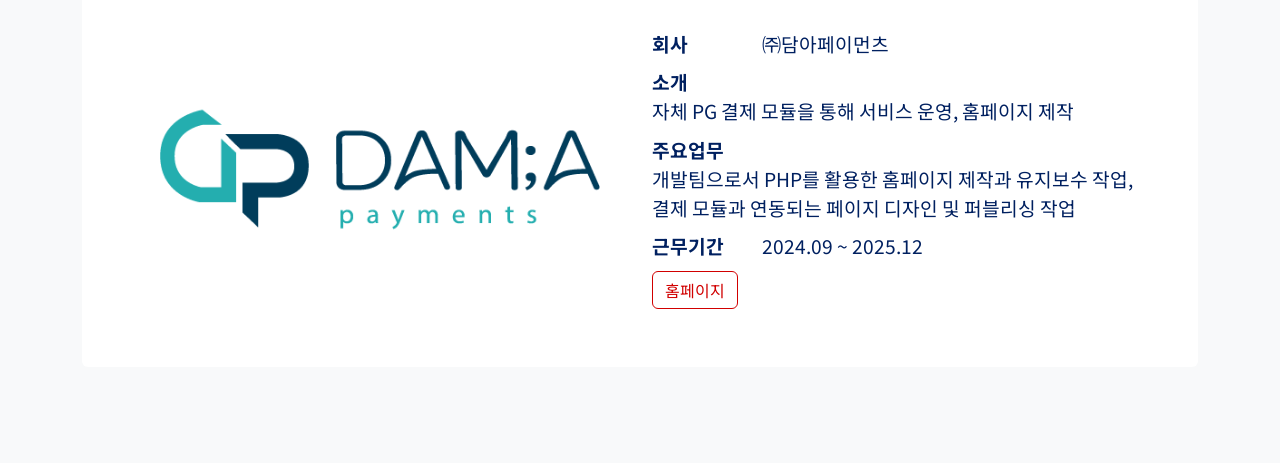
==== commit 1bc1baf5: "경력 추가" ====
--- a/portfolio/main.html
+++ b/portfolio/main.html
@@ -35,6 +35,7 @@
 				<ul class="menu-list mb-0 px-0 justify-content-center ms-lg-auto">
 					<li class="mx-3"><a href="#introduction_section">About Me</a></li>
 					<li class="mx-3"><a href="#skill-section">Skill</a></li>
+					<li class="mx-3"><a href="#work-section">Work</a></li>
 					<li class="mx-3"><a href="#project01-section">Project</a></li>
 					<li class="mx-3"><a href="#experience-section">Career</a></li>
 				</ul>
@@ -1940,6 +1941,45 @@
 						</div>
 					</div>
 				</div>
+				<div class="bg-white p-3 p-md-5 rounded mb-5">
+					<div class="row align-items-center">
+						<div class="col-lg-6">
+
+							<img class="w-100" src="/portfolio/images/dama.png" alt="로고">
+
+						</div>
+						<div class="content-box col-lg-6">
+							<div class="line">
+								<div class="item">회사</div>
+								<div class="text">
+									㈜담아페이먼츠
+								</div>
+							</div>
+							<div class="line">
+								<div class="item">소개</div>
+								<div class="text">
+									자체 PG 결제 모듈을 통해 서비스 운영, 홈페이지 제작
+								</div>
+							</div>
+							<div class="line">
+								<div class="item">주요업무</div>
+								<div class="text">
+									개발팀으로서 PHP를 활용한 홈페이지 제작과 유지보수 작업, 결제 모듈과 연동되는 페이지 디자인 및 퍼블리싱 작업
+								</div>
+							</div>
+							<div class="line">
+								<div class="item">근무기간</div>
+								<div class="text">
+									2024.09 ~ 2025.12
+								</div>
+							</div>
+							<div class="line">
+								<a href="https://damapay.co.kr/"
+									target="_blank" class="btn btn-pdf">홈페이지</a>
+							</div>
+						</div>
+					</div>
+				</div>
 			</div>
 		</section>
 
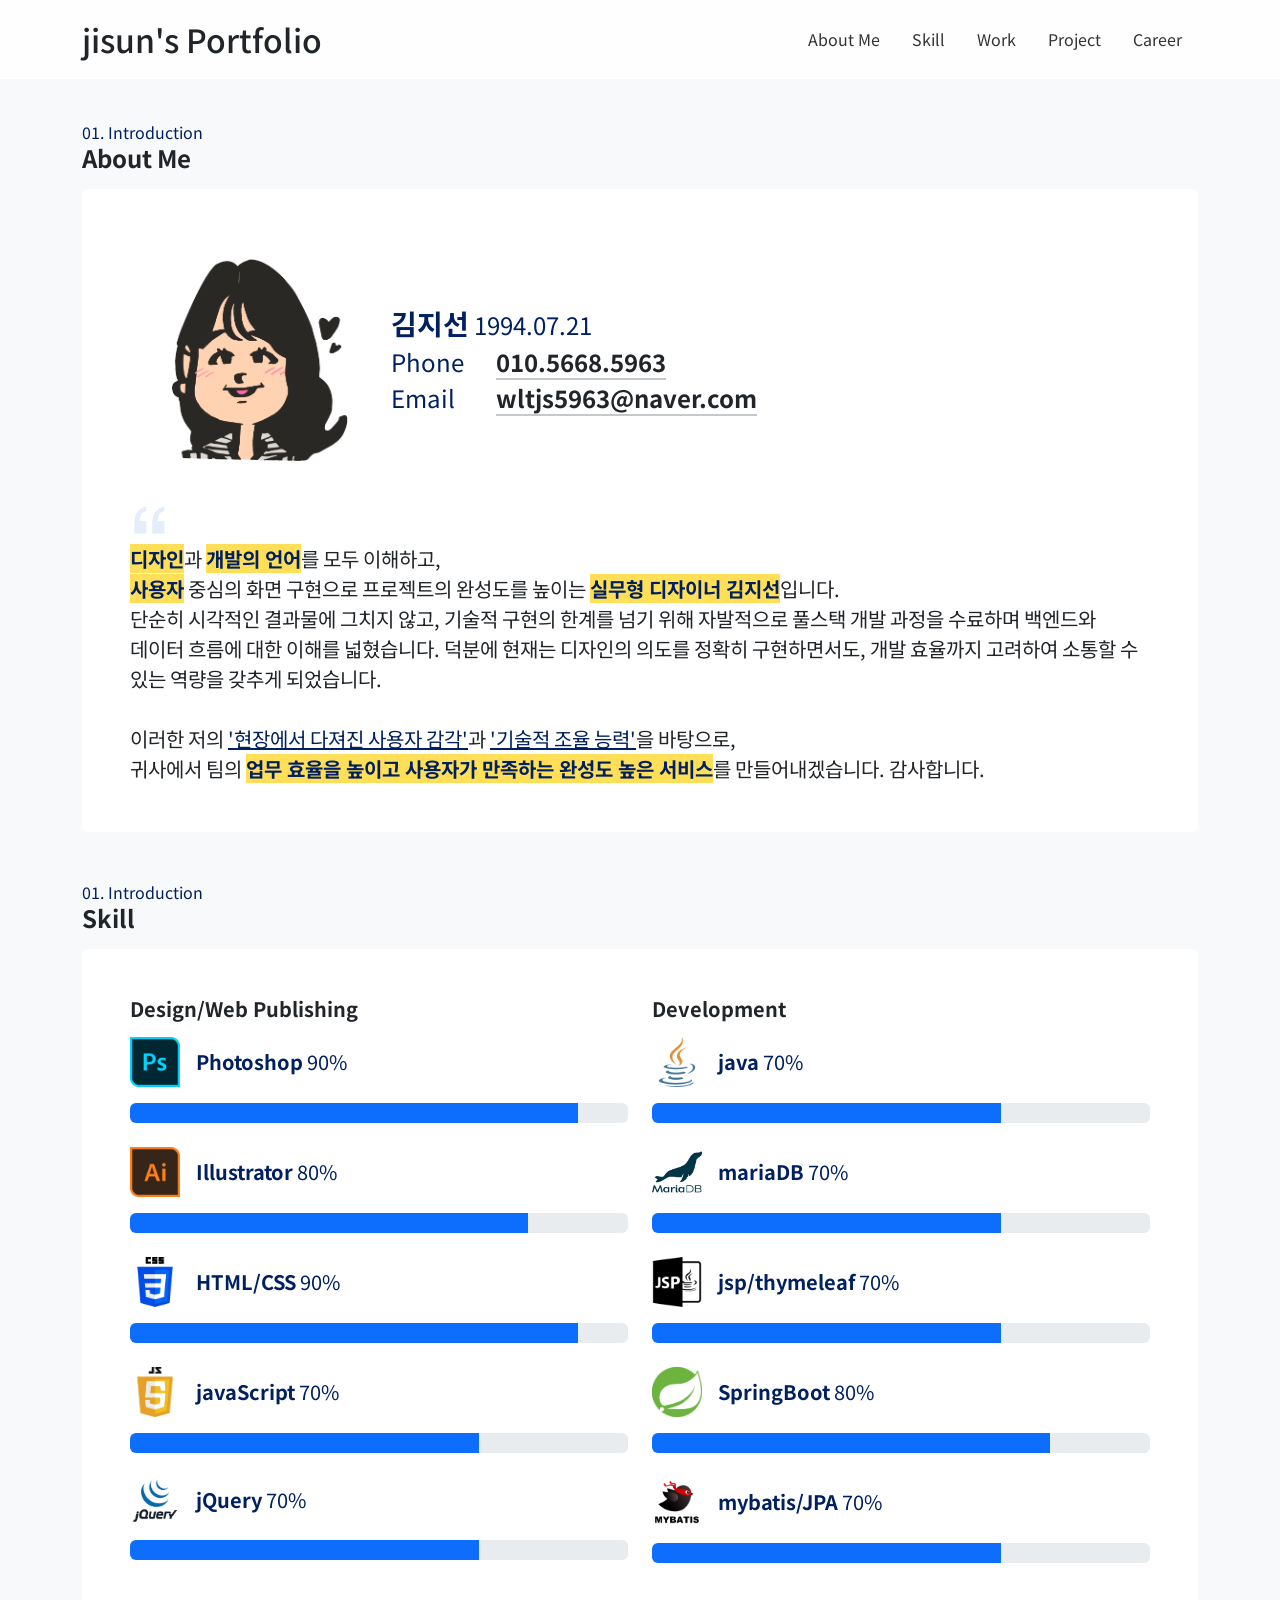
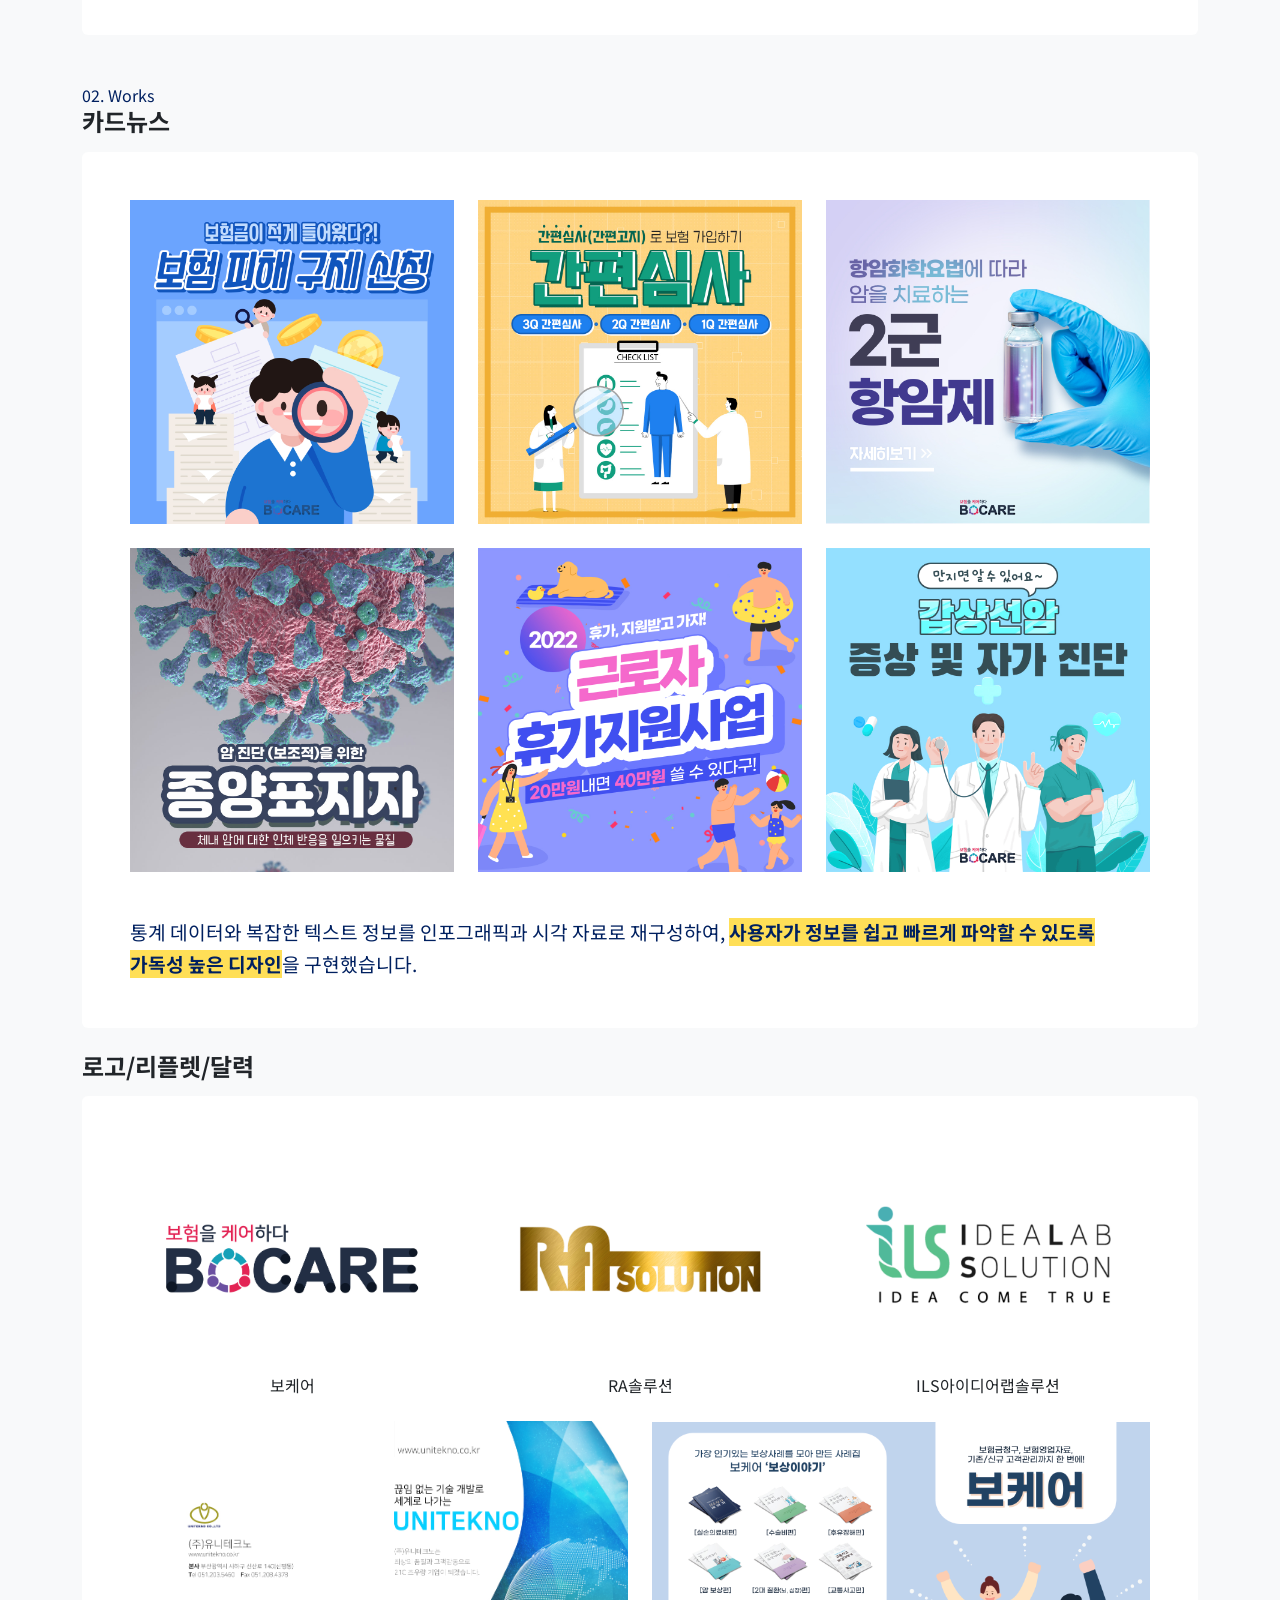
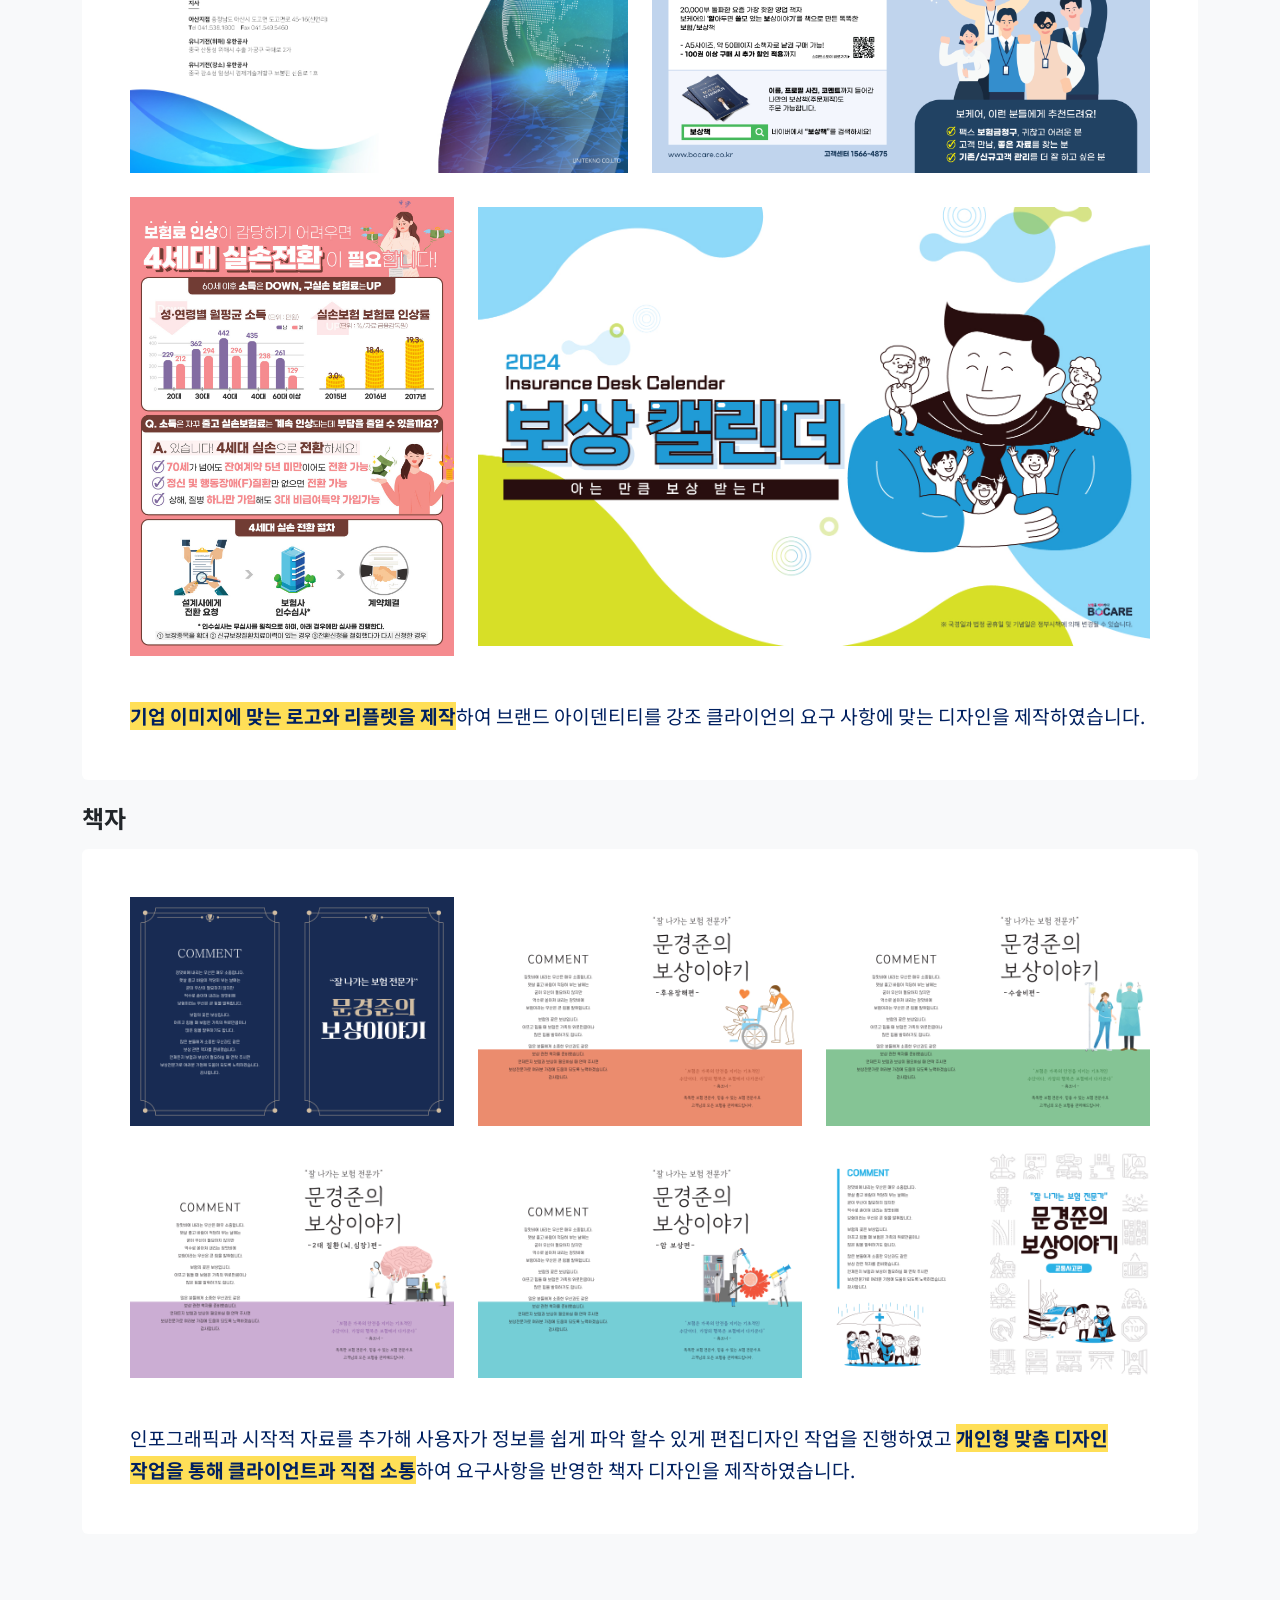
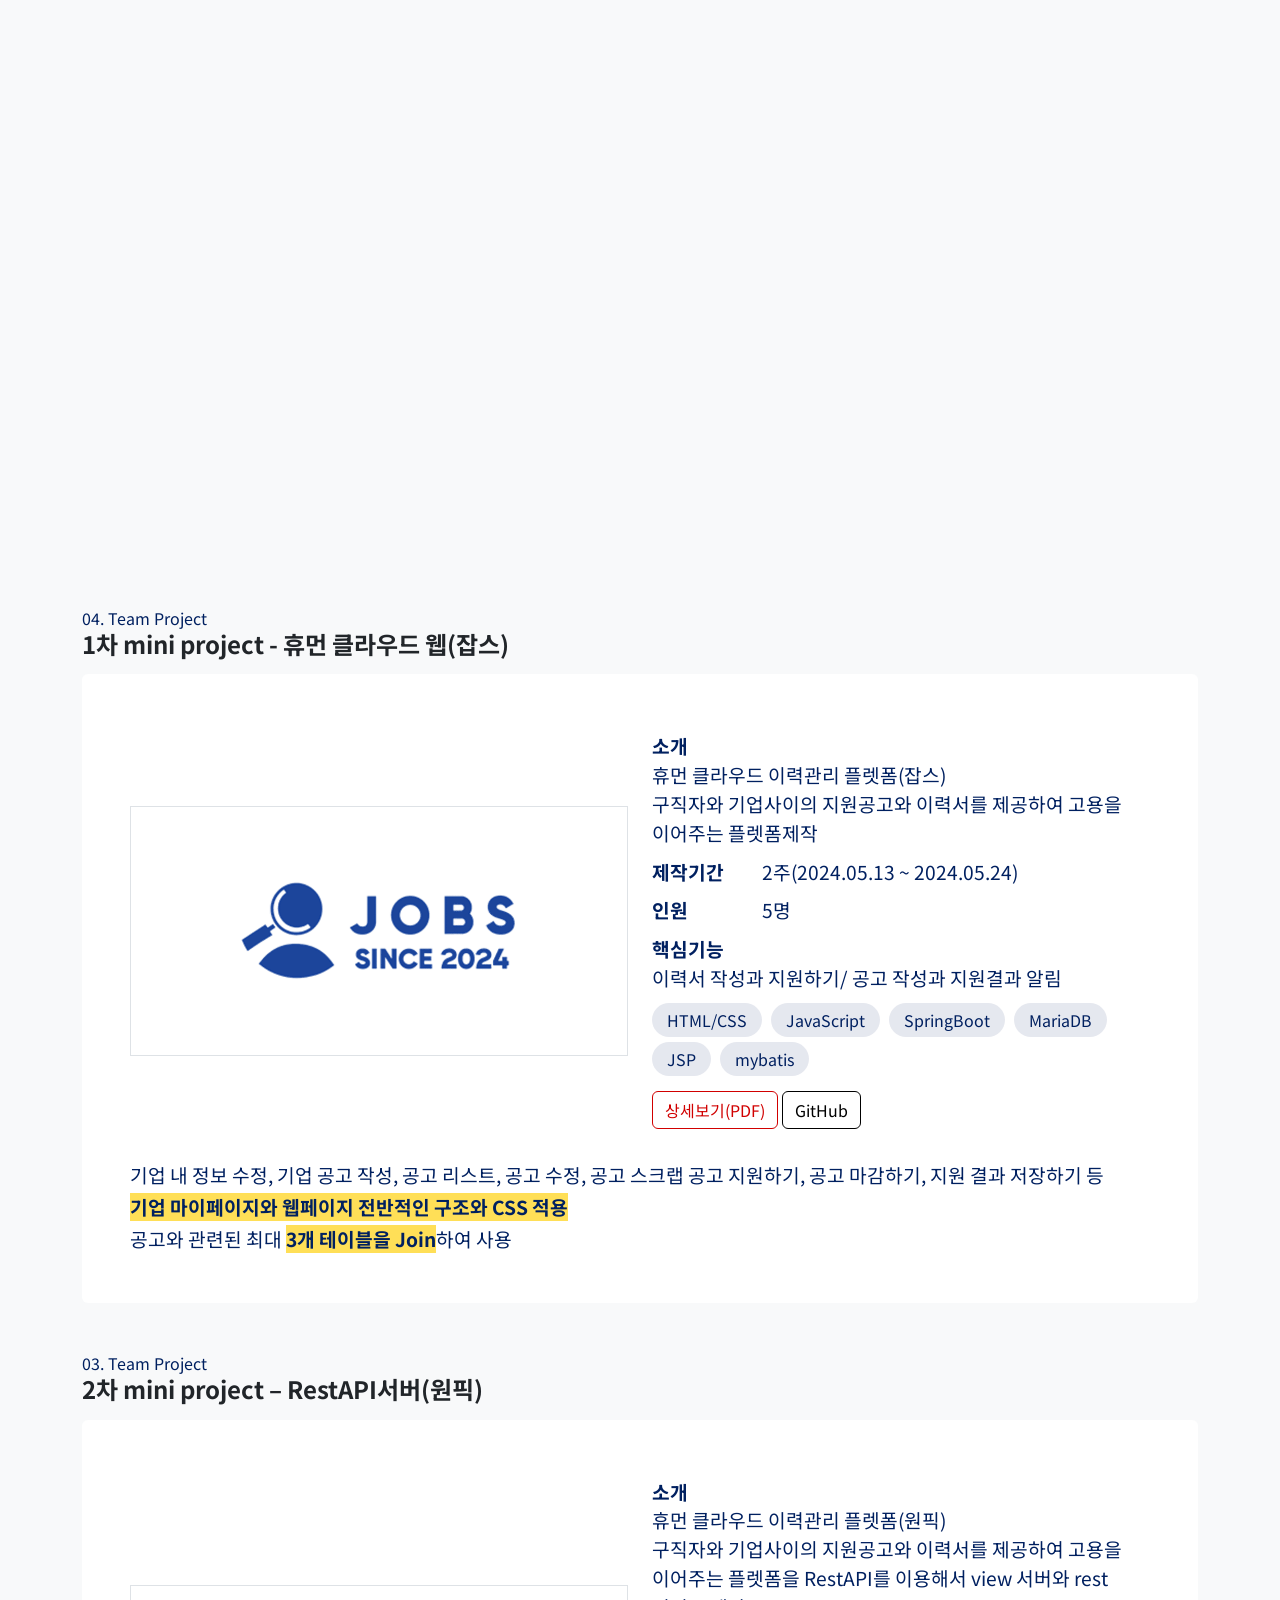
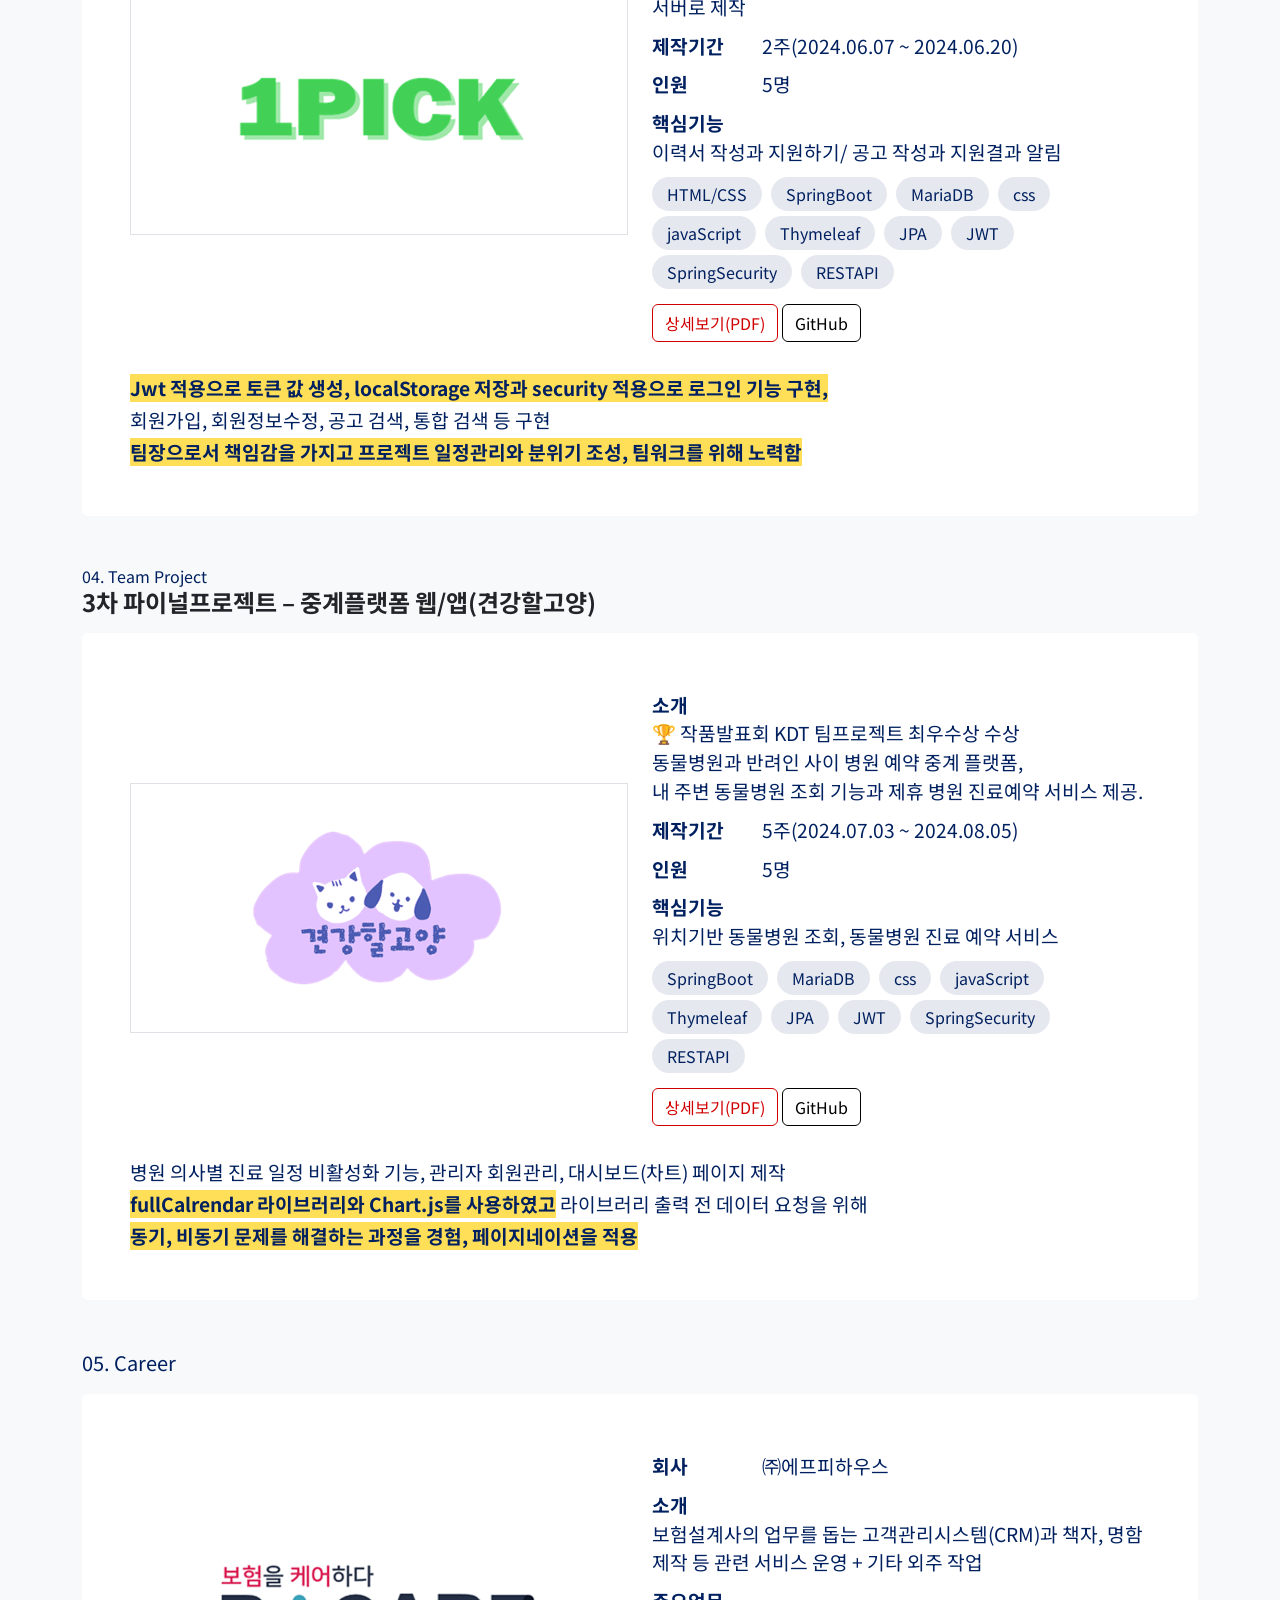
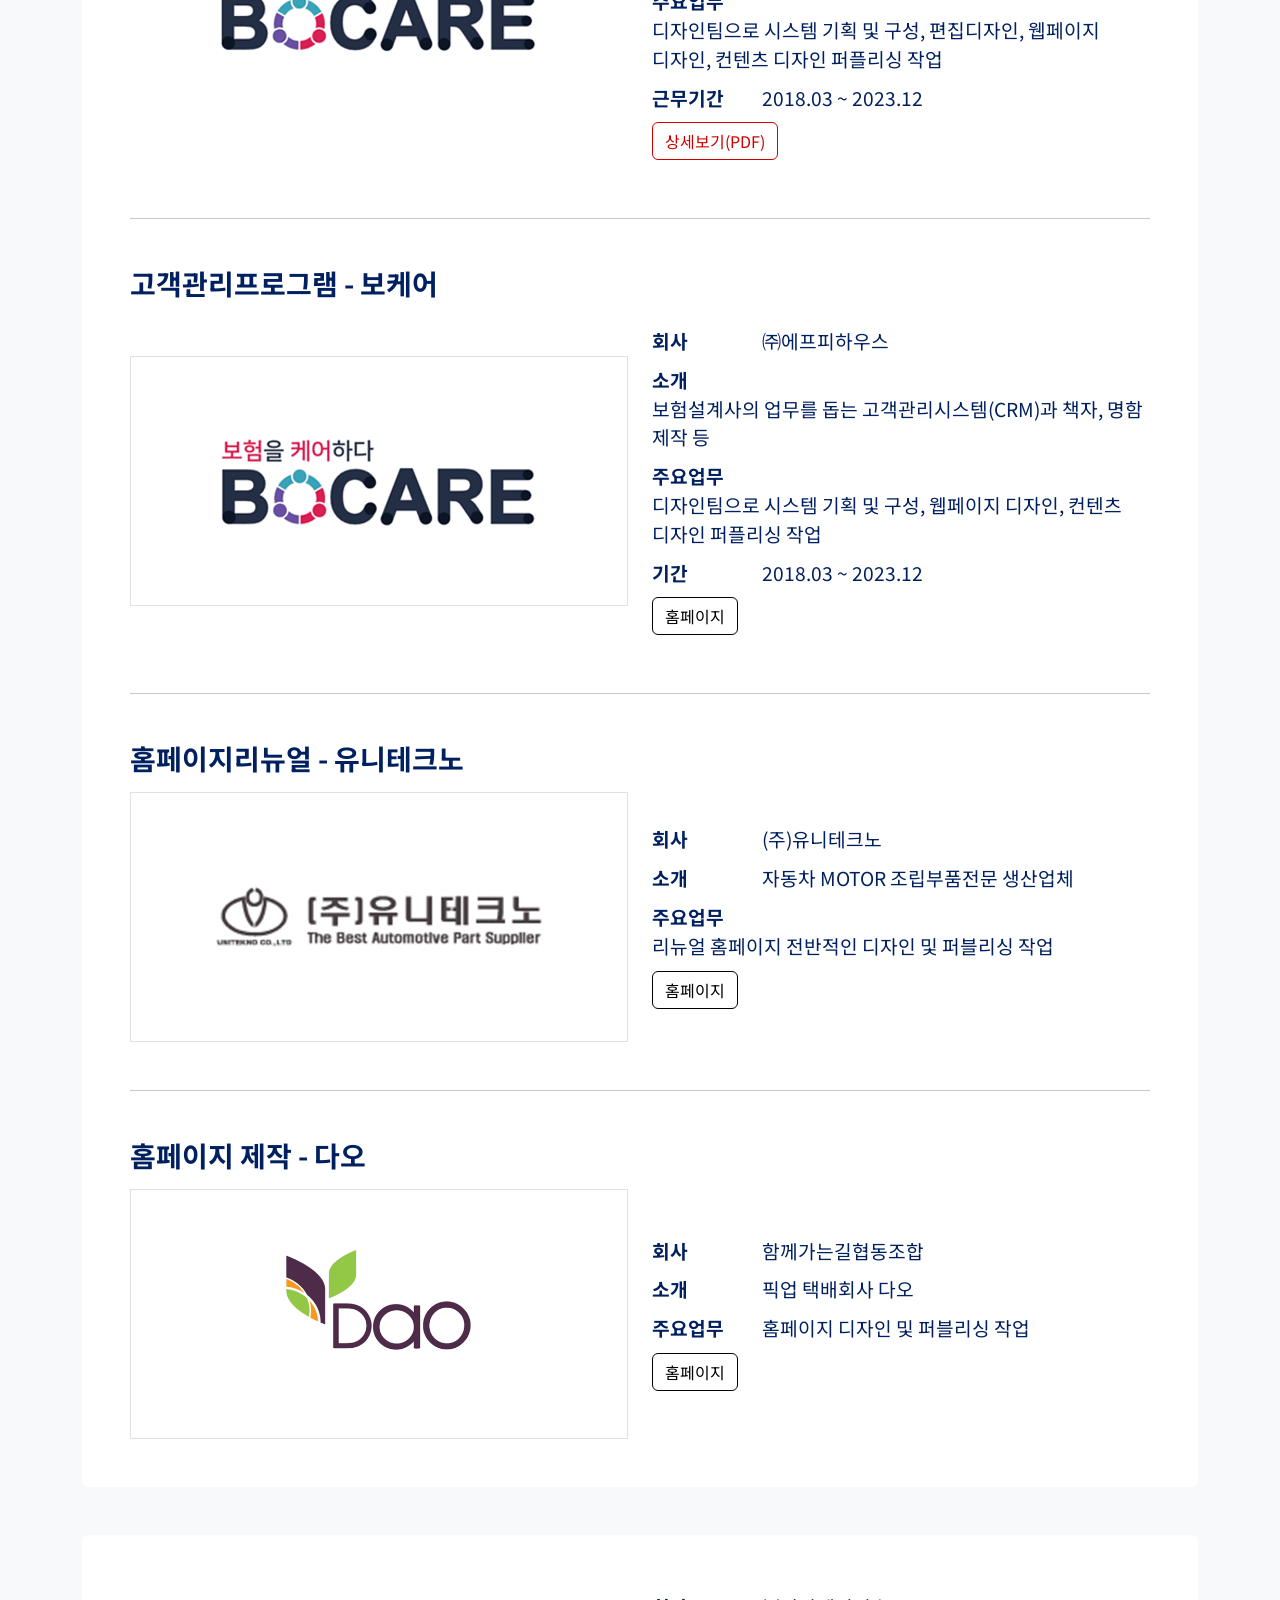
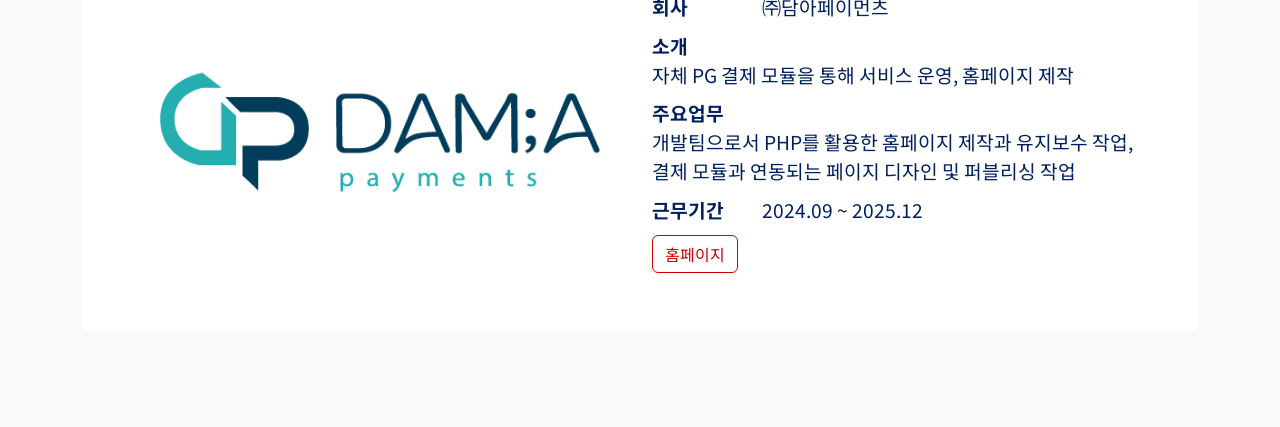
==== commit 56d3b342: "부분 수정" ====
--- a/portfolio/main.html
+++ b/portfolio/main.html
@@ -716,7 +716,7 @@
 							</div>
 
 						</div>
-						<div class="col-lg-3 mb-4">
+						<div class="col-lg-4 mb-4">
 							<a href="#" data-bs-toggle="modal" data-bs-target="#leaflet03_modal">
 								<img src="/portfolio/images/works/leaflet03/01.jpg" class="d-block w-100" alt="리플렛3">
 							</a>
@@ -792,83 +792,7 @@
 							</div>
 
 						</div>
-						<div class=" mb-4">
-							<a href="#" data-bs-toggle="modal" data-bs-target="#leaflet03_modal">
-								<img src="/portfolio/images/works/leaflet03/01.jpg" class="d-block w-100" alt="리플렛3">
-							</a>
-							<!-- Modal -->
-							<div class="modal fade" id="leaflet03_modal" tabindex="-1"
-								aria-labelledby="leaflet03_modalLabel" aria-hidden="true">
-								<div class="modal-dialog">
-									<div class="modal-content">
-										<div class="modal-header">
-											<h1 class="modal-title fs-5" id="leaflet03_modalLabel">리플렛3</h1>
-											<button type="button" class="btn-close" data-bs-dismiss="modal"
-												aria-label="Close"></button>
-										</div>
-										<div class="modal-body">
-											<div id="leaflet03_Autoplaying" class="carousel slide border"
-												data-bs-ride="carousel">
-												<div class="carousel-inner">
-													<div class="carousel-item active">
-														<img src="/portfolio/images/works/leaflet03/01.jpg"
-															class="d-block w-100" alt="리플렛3">
-													</div>
-													<div class="carousel-item">
-														<img src="/portfolio/images/works/leaflet03/02.jpg"
-															class="d-block w-100" alt="리플렛3">
-													</div>
-													<div class="carousel-item">
-														<img src="/portfolio/images/works/leaflet03/03.jpg"
-															class="d-block w-100" alt="리플렛3">
-													</div>
-													<div class="carousel-item">
-														<img src="/portfolio/images/works/leaflet03/04.jpg"
-															class="d-block w-100" alt="리플렛3">
-													</div>
-													<div class="carousel-item">
-														<img src="/portfolio/images/works/leaflet03/05.jpg"
-															class="d-block w-100" alt="리플렛3">
-													</div>
-													<div class="carousel-item">
-														<img src="/portfolio/images/works/leaflet03/06.jpg"
-															class="d-block w-100" alt="리플렛3">
-													</div>
-													<div class="carousel-item">
-														<img src="/portfolio/images/works/leaflet03/07.jpg"
-															class="d-block w-100" alt="리플렛3">
-													</div>
-													<div class="carousel-item">
-														<img src="/portfolio/images/works/leaflet03/08.jpg"
-															class="d-block w-100" alt="리플렛3">
-													</div>
-													<div class="carousel-item">
-														<img src="/portfolio/images/works/leaflet03/09.jpg"
-															class="d-block w-100" alt="리플렛3">
-													</div>
-												</div>
-												<button class="carousel-control-prev" type="button"
-													data-bs-target="#leaflet03_Autoplaying" data-bs-slide="prev">
-													<span class="carousel-control-prev-icon" aria-hidden="true"></span>
-													<span class="visually-hidden">Previous</span>
-												</button>
-												<button class="carousel-control-next" type="button"
-													data-bs-target="#leaflet03_Autoplaying" data-bs-slide="next">
-													<span class="carousel-control-next-icon" aria-hidden="true"></span>
-													<span class="visually-hidden">Next</span>
-												</button>
-											</div>
-										</div>
-										<div class="modal-footer">
-											<button type="button" class="btn btn-secondary"
-												data-bs-dismiss="modal">닫기</button>
-										</div>
-									</div>
-								</div>
-							</div>
-
-						</div>
-						<div class="col-lg-5 mb-4">
+						<div class="col-lg-8 mb-4">
 							<a href="#" data-bs-toggle="modal" data-bs-target="#calendar_modal">
 								<img src="/portfolio/images/works/calendar/01.jpg" class="d-block w-100" alt="달력">
 							</a>
@@ -968,10 +892,6 @@
 												data-bs-ride="carousel">
 												<div class="carousel-inner">
 													<div class="carousel-item active">
-														<img src="/portfolio/images/works/book01/01.jpg"
-															class="d-block w-100" alt="책자1">
-													</div>
-													<div class="carousel-item">
 														<img src="/portfolio/images/works/book01/02.jpg"
 															class="d-block w-100" alt="책자2">
 													</div>
@@ -1028,10 +948,6 @@
 												data-bs-ride="carousel">
 												<div class="carousel-inner">
 													<div class="carousel-item active">
-														<img src="/portfolio/images/works/book02/01.jpg"
-															class="d-block w-100" alt="책자2">
-													</div>
-													<div class="carousel-item">
 														<img src="/portfolio/images/works/book02/02.jpg"
 															class="d-block w-100" alt="책자2">
 													</div>
@@ -1088,10 +1004,6 @@
 												data-bs-ride="carousel">
 												<div class="carousel-inner">
 													<div class="carousel-item active">
-														<img src="/portfolio/images/works/book03/01.jpg"
-															class="d-block w-100" alt="책자3">
-													</div>
-													<div class="carousel-item">
 														<img src="/portfolio/images/works/book03/02.jpg"
 															class="d-block w-100" alt="책자3">
 													</div>
@@ -1148,10 +1060,6 @@
 												data-bs-ride="carousel">
 												<div class="carousel-inner">
 													<div class="carousel-item active">
-														<img src="/portfolio/images/works/book04/01.jpg"
-															class="d-block w-100" alt="책자4">
-													</div>
-													<div class="carousel-item">
 														<img src="/portfolio/images/works/book04/02.jpg"
 															class="d-block w-100" alt="책자4">
 													</div>
@@ -1209,10 +1117,6 @@
 												data-bs-ride="carousel">
 												<div class="carousel-inner">
 													<div class="carousel-item active">
-														<img src="/portfolio/images/works/book05/01.jpg"
-															class="d-block w-100" alt="책자5">
-													</div>
-													<div class="carousel-item">
 														<img src="/portfolio/images/works/book05/02.jpg"
 															class="d-block w-100" alt="책자5">
 													</div>
@@ -1269,10 +1173,6 @@
 												data-bs-ride="carousel">
 												<div class="carousel-inner">
 													<div class="carousel-item active">
-														<img src="/portfolio/images/works/book06/01.jpg"
-															class="d-block w-100" alt="책자6">
-													</div>
-													<div class="carousel-item">
 														<img src="/portfolio/images/works/book06/02.jpg"
 															class="d-block w-100" alt="책자6">
 													</div>
